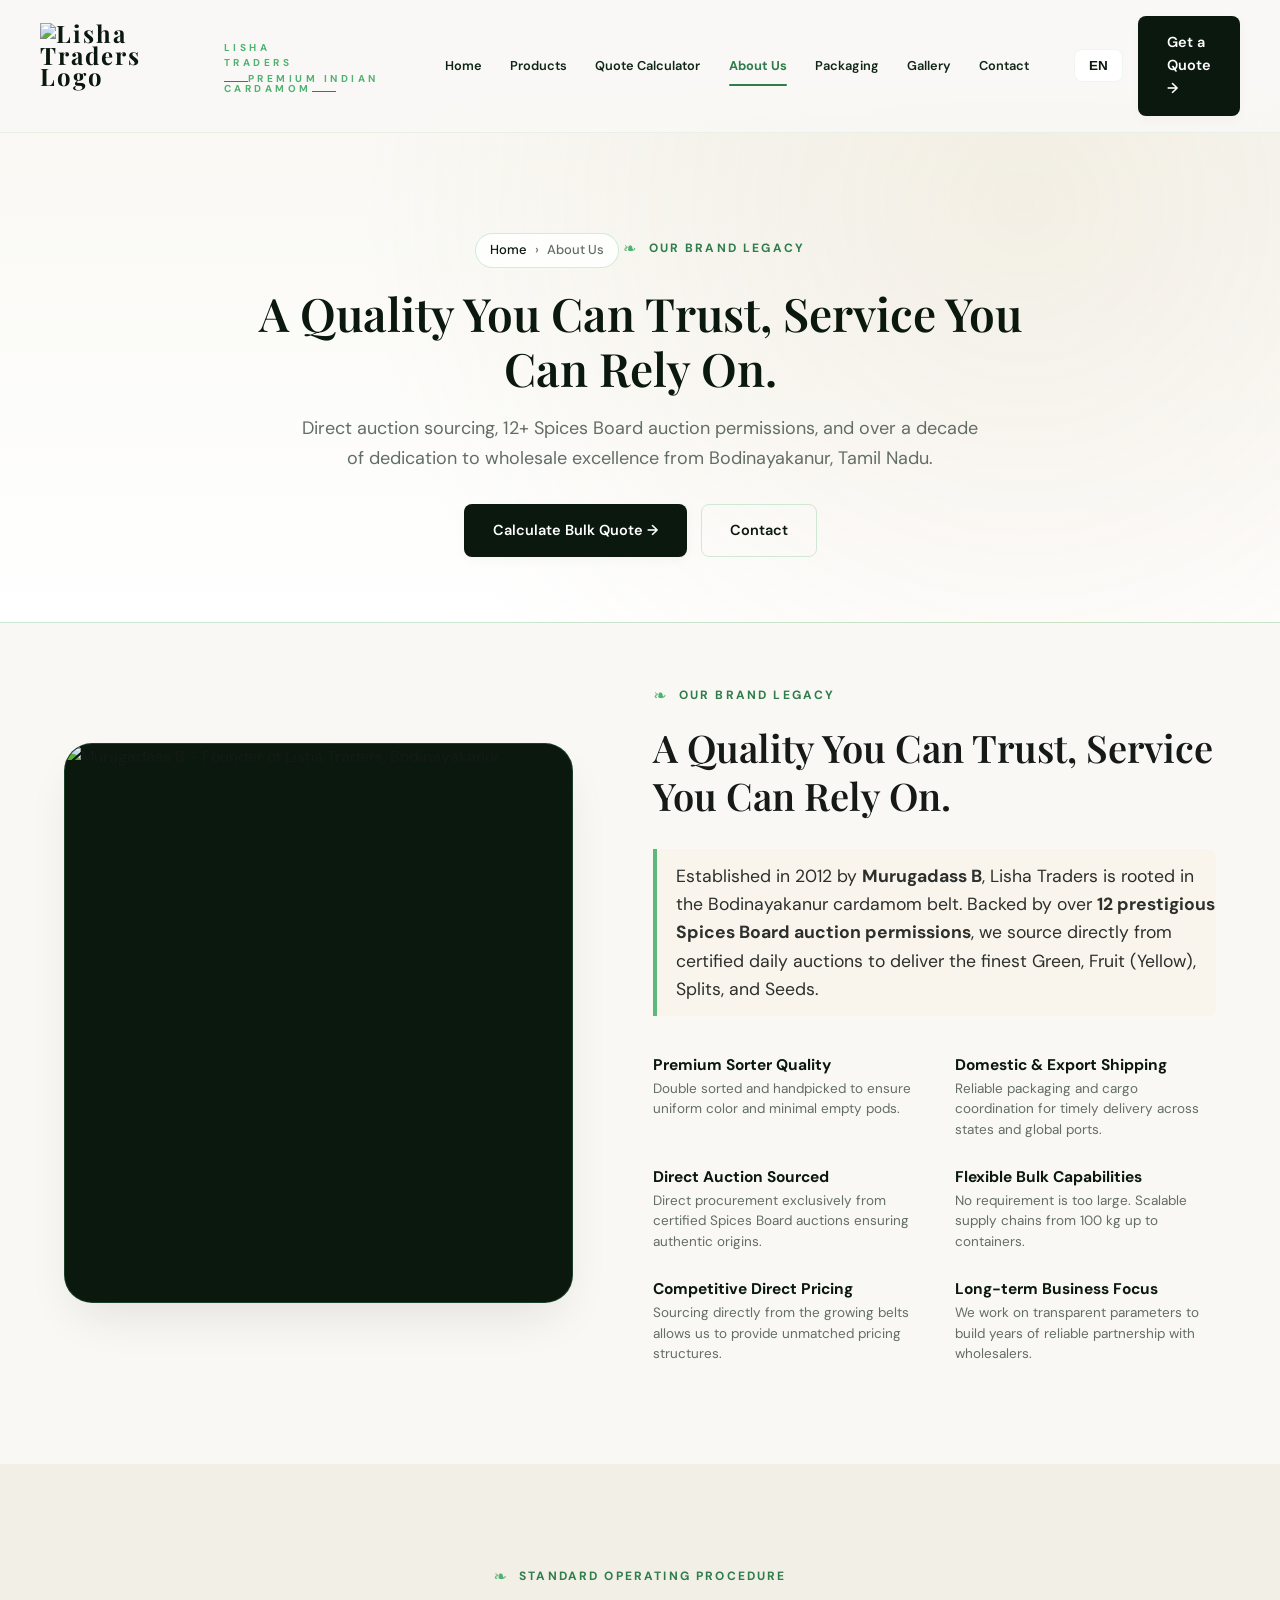
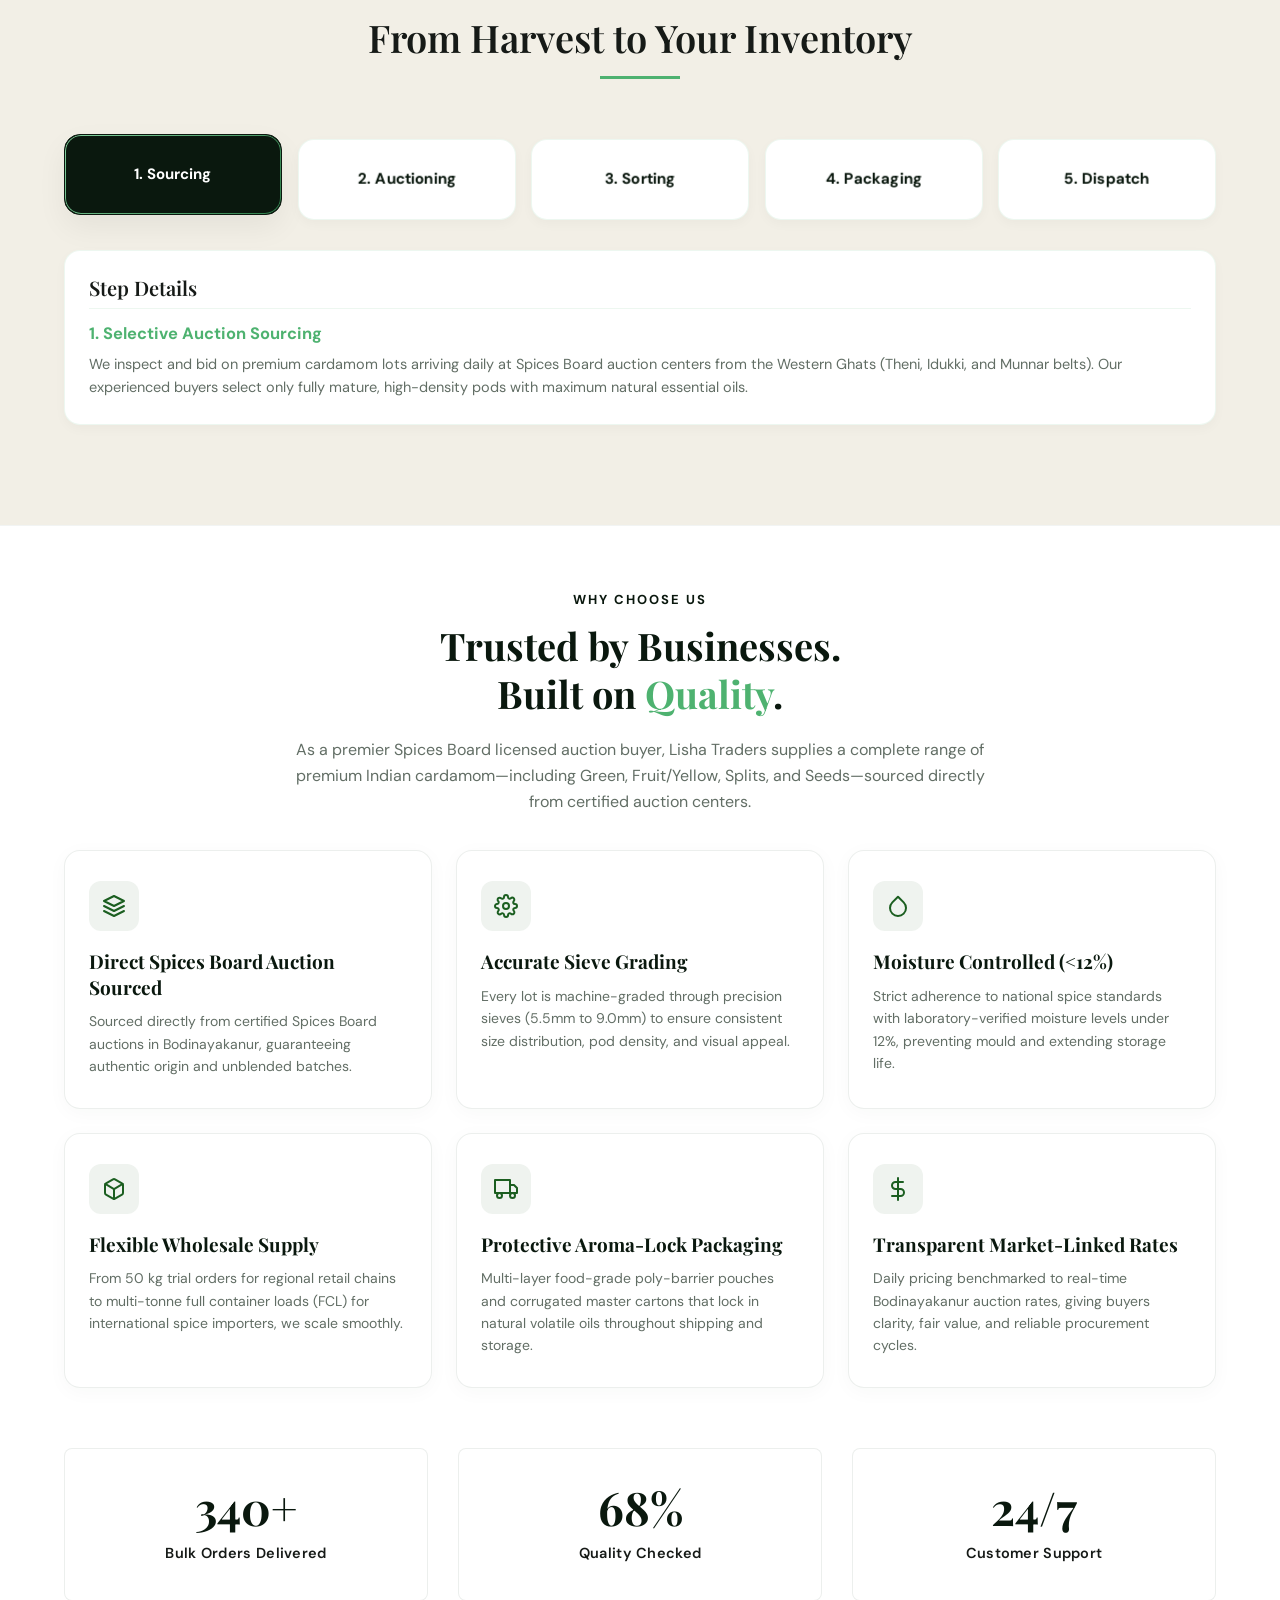
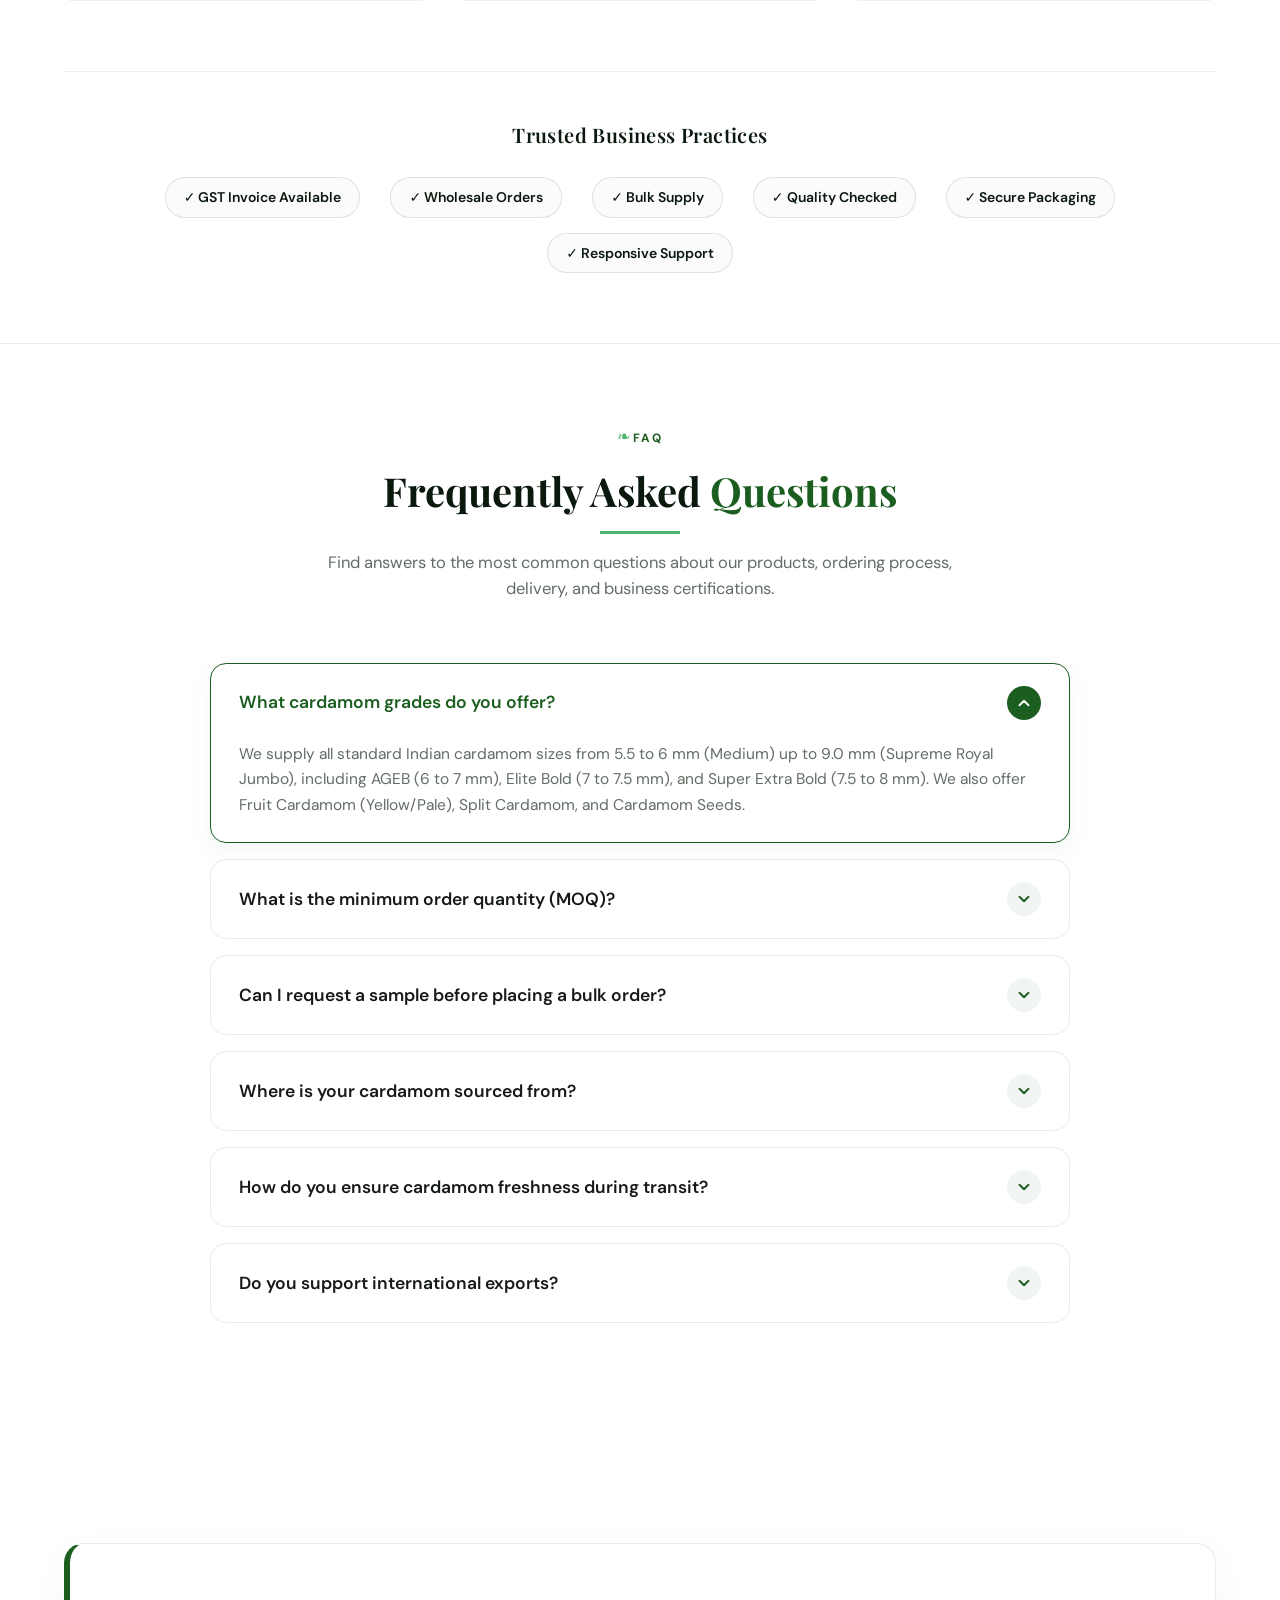
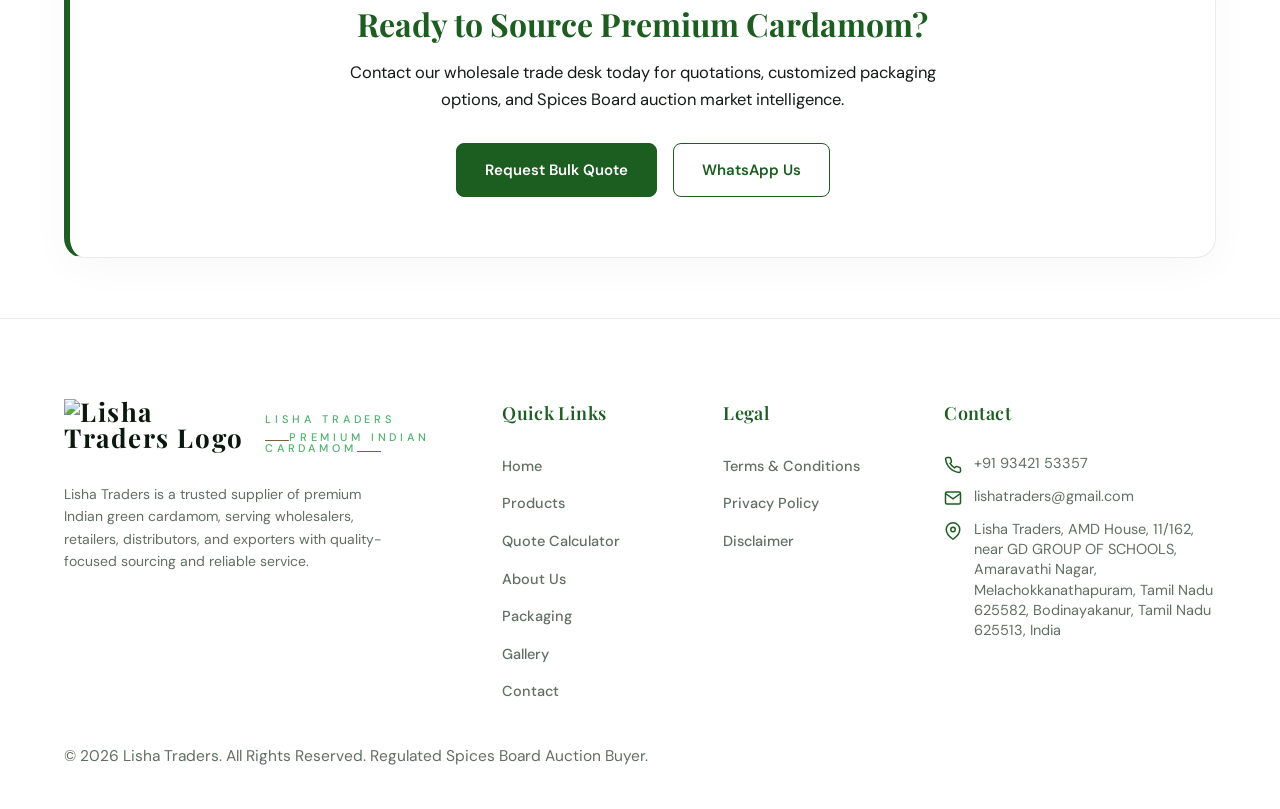
==== about.html @ d7a00d2e "Integrate Razorpay payment gateway with MID U0ljOSpTLGQCGO and remove old manual payment style" ====
<!DOCTYPE html>
<html lang="en">

<head>
  <meta charset="UTF-8">
  <meta name="viewport" content="width=device-width, initial-scale=1.0, maximum-scale=1.0, user-scalable=no">
  <title>About Us | Lisha Traders - Premium Indian Cardamom</title>
  <meta name="description"
    content="Discover Lisha Traders, founded in 2012 by Murugadass B in Bodinayakanur. Backed by 12+ certified Spices Board auction permissions and direct auction procurement.">
  <meta name="keywords"
    content="Lisha Traders, Murugadass B, Bodinayakanur cardamom, cardamom wholesaler, Spices Board auction, green cardamom exporter, Indian cardamom supplier">
  <meta name="robots" content="index, follow">
  <link rel="icon" type="image/png" href="assets/logo.png?v=13">
  <link rel="canonical" href="https://chandrumurugadass03052004-gif.github.io/LT/about.html">

  <!-- Open Graph -->
  <meta property="og:type" content="website">
  <meta property="og:url" content="https://chandrumurugadass03052004-gif.github.io/LT/about.html">
  <meta property="og:title" content="About Us | Lisha Traders - Premium Indian Cardamom">
  <meta property="og:description"
    content="Established in 2012 by Murugadass B in Bodinayakanur. Direct auction sourcing with 12+ Spices Board auction permissions.">
  <meta property="og:image" content="https://chandrumurugadass03052004-gif.github.io/LT/assets/hero_cardamom.png">

  <!-- Twitter -->
  <meta property="twitter:card" content="summary_large_image">
  <meta property="twitter:url" content="https://chandrumurugadass03052004-gif.github.io/LT/about.html">
  <meta property="twitter:title" content="About Us | Lisha Traders - Premium Indian Cardamom">
  <meta property="twitter:description"
    content="Established in 2012 by Murugadass B in Bodinayakanur. Direct auction sourcing with 12+ Spices Board auction permissions.">
  <meta property="twitter:image" content="https://chandrumurugadass03052004-gif.github.io/LT/assets/hero_cardamom.png">

  <!-- Fonts -->
  <link rel="preconnect" href="https://fonts.googleapis.com">
  <link rel="preconnect" href="https://fonts.gstatic.com" crossorigin>
  <link
    href="https://fonts.googleapis.com/css2?family=Playfair+Display:ital,wght@0,500;0,600;0,700;1,500&family=Cormorant+Garamond:ital,wght@0,400;0,500;0,600;0,700;1,400;1,600&family=DM+Sans:wght@400;500;600;700&family=Mukta:wght@400;500;600;700&family=Pavanam&family=Cinzel+Decorative:wght@700&family=Praise&display=swap"
    rel="stylesheet">
  <link rel="stylesheet" href="style.css?v=8.5">
  <script>
    (function() {
      try {
        var savedLang = localStorage.getItem('lisha-lang');
        if (savedLang) {
          document.documentElement.classList.add('has-lang', 'lang-' + savedLang);
          document.documentElement.setAttribute('lang', savedLang);
        }
        if (sessionStorage.getItem('lisha_transition_active') === '1') {
          document.documentElement.classList.add('transition-active');
          setTimeout(function() {
            document.documentElement.classList.remove('transition-active');
            var l = document.getElementById('loader-3d');
            if (l) l.classList.remove('active');
            sessionStorage.removeItem('lisha_transition_active');
          }, 800);
        }
      } catch (e) {}
    })();
  </script>
</head>

<body>

  <!-- 3D SECTION LOADER -->
  <div class="loader-3d" id="loader-3d">
    <div class="loader-panel left"></div>
    <div class="loader-panel right"></div>
    <div class="loader-content">
      <div class="loader-card">
        <img src="assets/logo.png?v=13" alt="Lisha Traders Logo" class="loader-spinner-img">
        <span id="loader-status">Rendering Section...</span>
      </div>
    </div>
  </div>

  <!-- HEADER -->
  <header id="header">
    <div class="nav">
      <a href="index.html" class="logo brand-logo">
        <img src="assets/logo.png?v=13" alt="Lisha Traders Logo" class="logo-img">
        <div class="logo-text">
          <span class="brand-title">LISHA<br class="laptop-br"><span class="mobile-space"> </span>TRADERS</span>
          <span class="brand-subtitle">PREMIUM INDIAN CARDAMOM</span>
        </div>
      </a>
      <nav class="nav-links" id="nav-links">
        <a href="index.html#hero" data-translate="nav_home">Home</a>
        <a href="index.html#products" data-translate="nav_products">Products</a>
        <a href="index.html#calculator" data-translate="nav_calc">Quote Calculator</a>
        <a href="about.html" class="active" data-translate="nav_about">About Us</a>
        <a href="packaging.html" data-translate="nav_pack">Packaging</a>
        <a href="gallery.html" data-translate="nav_gallery">Gallery</a>
        <a href="index.html#contact" data-translate="nav_contact">Contact</a>
        <a href="index.html#calculator" class="mobile-cta-btn" data-translate="btn_get_quote" style="display: none;">Get a Quote →</a>
      </nav>
      <div class="nav-actions">
        <div class="lang-select-wrapper">
          <button class="lang-dropdown-btn" id="lang-dropdown-btn">EN</button>
          <div class="lang-dropdown-menu" id="lang-dropdown-menu">
            <button data-lang="en">English</button>
            <button data-lang="hi" style="font-family:'Mukta', sans-serif; font-weight:500;">हिन्दी</button>
            <button data-lang="ta" style="font-family:'Pavanam', sans-serif;">தமிழ்</button>
          </div>
        </div>
        <a href="index.html#calculator" class="btn btn-dark" data-translate="btn_get_quote">Get a Quote →</a>
        <button class="burger-menu" id="burger-menu" aria-label="Toggle Navigation">
          <span></span>
          <span></span>
          <span></span>
        </button>
      </div>
    </div>
  </header>

  <!-- SUBPAGE HERO -->
  <section class="subpage-hero">
    <div class="wrap subpage-hero-inner reveal">
      <div class="subpage-breadcrumb">
        <a href="index.html">Home</a>
        <span>&rsaquo;</span>
        <span>About Us</span>
      </div>
      <div class="eyebrow" data-translate="about_eyebrow">Our Brand Legacy</div>
      <h1 data-translate="about_title">A Quality You Can Trust, <span>Service You Can Rely On.</span></h1>
      <p>
        Direct auction sourcing, 12+ Spices Board auction permissions, and over a decade of dedication to wholesale excellence from Bodinayakanur, Tamil Nadu.
      </p>
      <div class="subpage-hero-actions">
        <a href="index.html#calculator" class="btn btn-dark" data-translate="btn_calc_bulk">Calculate Bulk Quote →</a>
        <a href="index.html#contact" class="btn btn-outline" data-translate="nav_contact">Contact Trade Desk</a>
      </div>
    </div>
  </section>

  <!-- WHY CHOOSE LISHA TRADERS / FOUNDER LEGACY SECTION -->
  <section class="why" id="why" style="padding-top: 60px;">
    <div class="wrap why-grid">
      <div class="why-photo-panel reveal">
        <div class="why-photo">
          <img src="assets/LISHA_TRADERS_MURUGADASS_B.png" alt="Murugadass B - Founder of Lisha Traders, Bodinayakanur" loading="lazy">
        </div>
      </div>
      <div class="reveal-right">
        <div class="eyebrow" data-translate="about_eyebrow">Our Brand Legacy</div>
        <h2 data-translate="about_title">A Quality You Can Trust, Service You Can Rely On.</h2>
        <p data-translate="about_founder_desc" style="font-size: 1.1rem; line-height: 1.6; margin: 1.5rem 0 2.5rem; color: var(--text-color); opacity: 0.9; border-left: 4px solid var(--gold); padding-left: 1.2rem; background: rgba(212, 175, 55, 0.05); padding-top: 0.8rem; padding-bottom: 0.8rem; border-radius: 0 8px 8px 0;">
          Established in 2012 by <strong>Murugadass B</strong>, Lisha Traders is rooted in the Bodinayakanur cardamom belt. Backed by over <strong>12 prestigious Spices Board auction permissions</strong>, we source directly from certified daily auctions to deliver the finest, authentic green cardamom.
        </p>

        <div class="feature-grid">
          <div class="feature">
            <div>
              <h4 data-translate="feat_1_title">Premium Sorter Quality</h4>
              <p data-translate="feat_1_desc">Double sorted and handpicked to ensure uniform color and minimal empty pods.</p>
            </div>
          </div>
          <div class="feature">
            <div>
              <h4 data-translate="feat_2_title">Domestic &amp; Export Shipping</h4>
              <p data-translate="feat_2_desc">Reliable packaging and cargo coordination for timely delivery across states and global ports.</p>
            </div>
          </div>
          <div class="feature">
            <div>
              <h4 data-translate="feat_3_title">Direct Auction Sourced</h4>
              <p data-translate="feat_3_desc">Direct procurement exclusively from certified Spices Board auctions ensuring authentic origins.</p>
            </div>
          </div>
          <div class="feature">
            <div>
              <h4 data-translate="feat_4_title">Flexible Bulk Capabilities</h4>
              <p data-translate="feat_4_desc">No requirement is too large. Scalable supply chains from 100 kg up to containers.</p>
            </div>
          </div>
          <div class="feature">
            <div>
              <h4 data-translate="feat_5_title">Competitive Direct Pricing</h4>
              <p data-translate="feat_5_desc">Sourcing directly from the growing belts allows us to provide unmatched pricing structures.</p>
            </div>
          </div>
          <div class="feature">
            <div>
              <h4 data-translate="feat_6_title">Long-term Business Focus</h4>
              <p data-translate="feat_6_desc">We work on transparent parameters to build years of reliable partnership with wholesalers.</p>
            </div>
          </div>
        </div>
      </div>
    </div>
  </section>

  <!-- PROCESS SECTION -->
  <section class="bg-cream-2" id="process">
    <div class="wrap">
      <div class="section-head reveal">
        <div class="eyebrow" data-translate="process_eyebrow">Standard Operating Procedure</div>
        <h2 data-translate="process_title">From Harvest to Your Inventory</h2>
      </div>
      <div class="process-steps reveal">
        <!-- Step 1 -->
        <div class="step-card active" data-step="1">
          <h4 data-translate="step_1_tab">1. Sourcing</h4>
        </div>
        <!-- Step 2 -->
        <div class="step-card" data-step="2">
          <h4 data-translate="step_2_tab">2. Auctioning</h4>
        </div>
        <!-- Step 3 -->
        <div class="step-card" data-step="3">
          <h4 data-translate="step_3_tab">3. Sorting</h4>
        </div>
        <!-- Step 4 -->
        <div class="step-card" data-step="4">
          <h4 data-translate="step_4_tab">4. Packaging</h4>
        </div>
        <!-- Step 5 -->
        <div class="step-card" data-step="5">
          <h4 data-translate="step_5_tab">5. Dispatch</h4>
        </div>
      </div>

      <!-- Detail Box representing active step -->
      <div class="step-desc-box reveal delay-1">
        <h3 data-translate="step_details_title">Step Details</h3>
        <div class="step-desc-content active" id="step-desc-1">
          <h5 data-translate="step_1_title">1. Selective Auction Sourcing</h5>
          <p data-translate="step_1_desc">We inspect and bid on premium cardamom lots arriving daily at Spices Board auction centers from the Western Ghats (Theni, Idukki, and Munnar belts). Our experienced buyers select only fully mature, high-density pods with maximum natural essential oils.</p>
        </div>
        <div class="step-desc-content" id="step-desc-2">
          <h5 data-translate="step_2_title">2. Regulated Spices Board Auctions</h5>
          <p data-translate="step_2_desc">We actively participate in official auctions supervised by the Spices Board of India in Bodinayakanur and Vandanmettu. This ensures complete transparency, regulatory clearance, chemical testing adherence, and fair pricing mechanics.</p>
        </div>
        <div class="step-desc-content" id="step-desc-3">
          <h5 data-translate="step_3_title">3. Strict Mechanical &amp; Manual Grading</h5>
          <p data-translate="step_3_desc">The bought pods undergo sieve sorting to define sizing ranges accurately (5.5mm to 8mm+). Next, visual inspectors sort out light pods, thrips-damaged pods, split pods, and foreign plant material under controlled laboratory grade settings.</p>
        </div>
        <div class="step-desc-content" id="step-desc-4">
          <h5 data-translate="step_4_title">4. Moisture &amp; Aroma Preserving Pack</h5>
          <p data-translate="step_4_desc">Graded cardamom is stored under monitored humidity. We pack the orders in food-grade, high-barrier laminates that prevent ambient humidity absorption, safeguarding flavor density and keeping the color green during transit.</p>
        </div>
        <div class="step-desc-content" id="step-desc-5">
          <h5 data-translate="step_5_title">5. Safe Transit Logistics</h5>
          <p data-translate="step_5_desc">Whether by container or cargo truck, the shipments are labeled clearly and shipped with dry container liners. We handle complete documentation, tax filings (GST, Export Clearance), and share real-time tracking numbers with our buyers.</p>
        </div>
      </div>
    </div>
  </section>

  <!-- WHY BUSINESSES CHOOSE LISHA TRADERS SECTION -->
  <section class="why-choose-business" id="why-choose-us">
    <div class="wrap">
      <!-- Section Header -->
      <div class="why-header">
        <span class="why-label" data-translate="why_biz_label">WHY CHOOSE US</span>
        <h2 class="why-title" data-translate="why_biz_title">
          Trusted by Businesses. <br>Built on <span style="color: #4eb270;">Quality</span>.
        </h2>
        <p class="why-subheading" data-translate="why_biz_subheading">
          We combine certified Spices Board auction procurement, 12+ auction buyer permissions, and rigid mechanical grading to supply wholesalers, retailers, and exporters across India and global markets.
        </p>
      </div>

      <!-- Feature Grid -->
      <div class="why-features-grid">
        <!-- Feature 1: Direct Sourcing -->
        <div class="why-card-modern reveal-fade-up">
          <div class="why-icon-badge">
            <svg width="24" height="24" viewBox="0 0 24 24" fill="none" stroke="currentColor" stroke-width="2" stroke-linecap="round" stroke-linejoin="round">
              <path d="M12 2L2 7l10 5 10-5-10-5z"></path>
              <path d="M2 17l10 5 10-5"></path>
              <path d="M2 12l10 5 10-5"></path>
            </svg>
          </div>
          <h3 data-translate="why_f1_title">Direct Spices Board Auction Sourced</h3>
          <p data-translate="why_f1_desc">Sourced directly from certified Spices Board auctions in Bodinayakanur, guaranteeing authentic origin and unblended batches.</p>
        </div>

        <!-- Feature 2: Mechanical Sizing -->
        <div class="why-card-modern reveal-fade-up">
          <div class="why-icon-badge">
            <svg width="24" height="24" viewBox="0 0 24 24" fill="none" stroke="currentColor" stroke-width="2" stroke-linecap="round" stroke-linejoin="round">
              <circle cx="12" cy="12" r="3"></circle>
              <path d="M19.4 15a1.65 1.65 0 0 0 .33 1.82l.06.06a2 2 0 0 1 0 2.83 2 2 0 0 1-2.83 0l-.06-.06a1.65 1.65 0 0 0-1.82-.33 1.65 1.65 0 0 0-1 1.51V21a2 2 0 0 1-2 2 2 2 0 0 1-2-2v-.09A1.65 1.65 0 0 0 9 19.4a1.65 1.65 0 0 0-1.82.33l-.06.06a2 2 0 0 1-2.83 0 2 2 0 0 1 0-2.83l.06-.06a1.65 1.65 0 0 0 .33-1.82 1.65 1.65 0 0 0-1.51-1H3a2 2 0 0 1-2-2 2 2 0 0 1 2-2h.09A1.65 1.65 0 0 0 4.6 9a1.65 1.65 0 0 0-.33-1.82l-.06-.06a2 2 0 0 1 0-2.83 2 2 0 0 1 2.83 0l.06.06a1.65 1.65 0 0 0 1.82.33H9a1.65 1.65 0 0 0 1-1.51V3a2 2 0 0 1 2-2 2 2 0 0 1 2 2v.09a1.65 1.65 0 0 0 1 1.51 1.65 1.65 0 0 0 1.82-.33l.06-.06a2 2 0 0 1 2.83 0 2 2 0 0 1 0 2.83l-.06.06a1.65 1.65 0 0 0-.33 1.82V9a1.65 1.65 0 0 0 1.51 1H21a2 2 0 0 1 2 2 2 2 0 0 1-2 2h-.09a1.65 1.65 0 0 0-1.51 1z"></path>
            </svg>
          </div>
          <h3 data-translate="why_f2_title">Accurate Sieve Grading</h3>
          <p data-translate="why_f2_desc">Every lot is machine-graded through precision sieves (5.5mm to 9.0mm) to ensure consistent size distribution, pod density, and visual appeal.</p>
        </div>

        <!-- Feature 3: Low Moisture -->
        <div class="why-card-modern reveal-fade-up">
          <div class="why-icon-badge">
            <svg width="24" height="24" viewBox="0 0 24 24" fill="none" stroke="currentColor" stroke-width="2" stroke-linecap="round" stroke-linejoin="round">
              <path d="M12 2.69l5.66 5.66a8 8 0 1 1-11.31 0z"></path>
            </svg>
          </div>
          <h3 data-translate="why_f3_title">Moisture Controlled (&lt;12%)</h3>
          <p data-translate="why_f3_desc">Strict adherence to national spice standards with laboratory-verified moisture levels under 12%, preventing mould and extending storage life.</p>
        </div>

        <!-- Feature 4: Scalable Supply -->
        <div class="why-card-modern reveal-fade-up">
          <div class="why-icon-badge">
            <svg width="24" height="24" viewBox="0 0 24 24" fill="none" stroke="currentColor" stroke-width="2" stroke-linecap="round" stroke-linejoin="round">
              <path d="M21 16V8a2 2 0 0 0-1-1.73l-7-4a2 2 0 0 0-2 0l-7 4A2 2 0 0 0 3 8v8a2 2 0 0 0 1 1.73l7 4a2 2 0 0 0 2 0l7-4A2 2 0 0 0 21 16z"></path>
              <polyline points="3.27 6.96 12 12.01 20.73 6.96"></polyline>
              <line x1="12" y1="22.08" x2="12" y2="12"></line>
            </svg>
          </div>
          <h3 data-translate="why_f4_title">Flexible Wholesale Supply</h3>
          <p data-translate="why_f4_desc">From 50 kg trial orders for regional retail chains to multi-tonne full container loads (FCL) for international spice importers, we scale smoothly.</p>
        </div>

        <!-- Feature 5: Export Packing -->
        <div class="why-card-modern reveal-fade-up">
          <div class="why-icon-badge">
            <svg width="24" height="24" viewBox="0 0 24 24" fill="none" stroke="currentColor" stroke-width="2" stroke-linecap="round" stroke-linejoin="round">
              <rect x="1" y="3" width="15" height="13"></rect>
              <polygon points="16 8 20 8 23 11 23 16 16 16 16 8"></polygon>
              <circle cx="5.5" cy="18.5" r="2.5"></circle>
              <circle cx="18.5" cy="18.5" r="2.5"></circle>
            </svg>
          </div>
          <h3 data-translate="why_f5_title">Protective Aroma-Lock Packaging</h3>
          <p data-translate="why_f5_desc">Multi-layer food-grade poly-barrier pouches and corrugated master cartons that lock in natural volatile oils throughout shipping and storage.</p>
        </div>

        <!-- Feature 6: Transparent Pricing -->
        <div class="why-card-modern reveal-fade-up">
          <div class="why-icon-badge">
            <svg width="24" height="24" viewBox="0 0 24 24" fill="none" stroke="currentColor" stroke-width="2" stroke-linecap="round" stroke-linejoin="round">
              <line x1="12" y1="1" x2="12" y2="23"></line>
              <path d="M17 5H9.5a3.5 3.5 0 0 0 0 7h5a3.5 3.5 0 0 1 0 7H6"></path>
            </svg>
          </div>
          <h3 data-translate="why_f6_title">Transparent Market-Linked Rates</h3>
          <p data-translate="why_f6_desc">Daily pricing benchmarked to real-time Bodinayakanur auction rates, giving buyers clarity, fair value, and reliable procurement cycles.</p>
        </div>
      </div>
      <!-- Statistics Counter Row -->
      <div class="why-stats-row reveal-fade-up">
        <!-- Stat Card 1 -->
        <div class="why-stat-card">
          <div class="stat-number counter-stat" data-target="500" data-suffix="+">500+</div>
          <span data-translate="why_stat_1_lbl">Bulk Orders Delivered</span>
        </div>
        <!-- Stat Card 2 -->
        <div class="why-stat-card">
          <div class="stat-number counter-stat" data-target="100" data-suffix="%">100%</div>
          <span data-translate="why_stat_2_lbl">Quality Checked</span>
        </div>
        <!-- Stat Card 3 -->
        <div class="why-stat-card">
          <div class="stat-number">24/7</div>
          <span data-translate="why_stat_3_lbl">Customer Support</span>
        </div>
      </div>

      <!-- Trust Bar -->
      <div class="why-trust-bar reveal-fade-up">
        <h4 data-translate="why_trust_title">Trusted Business Practices</h4>
        <div class="trust-badges">
          <span class="trust-badge" data-translate="why_badge_gst">✓ GST Invoice Available</span>
          <span class="trust-badge" data-translate="why_badge_wholesale">✓ Wholesale Orders</span>
          <span class="trust-badge" data-translate="why_badge_bulk">✓ Bulk Supply</span>
          <span class="trust-badge" data-translate="why_badge_quality">✓ Quality Checked</span>
          <span class="trust-badge" data-translate="why_badge_packaging">✓ Secure Packaging</span>
          <span class="trust-badge" data-translate="why_badge_support">✓ Responsive Support</span>
        </div>
      </div>
    </div>
  </section>

  <!-- FAQ SECTION -->
  <section class="faq-section" id="faq">
    <div class="wrap">
      <div class="section-head text-center reveal-fade-up">
        <span class="eyebrow" style="color: #1B5E20; text-align: center; display: block;" data-translate="faq_eyebrow">FAQ</span>
        <h2 style="font-family: var(--font-serif); font-size: 40px; color: var(--green-900); font-weight: 700; margin-top: 10px; margin-bottom: 16px;">
          <span data-translate="faq_title_p1">Frequently Asked</span> <span style="color: #1B5E20;" data-translate="faq_title_p2">Questions</span>
        </h2>
        <p style="font-size: 16.5px; color: var(--muted); max-width: 700px; margin: 0 auto 50px; line-height: 1.6;" data-translate="faq_subtitle">
          Find answers to the most common questions about our products, ordering process, delivery, and business certifications.
        </p>
      </div>

      <div class="faq-accordion" style="max-width: 860px; margin: 0 auto;">
        <!-- Q1 -->
        <div class="faq-item active reveal-fade-up">
          <button class="faq-header" type="button" aria-expanded="true">
            <span class="faq-question" data-translate="faq_q1">What cardamom grades do you offer?</span>
            <span class="faq-toggle-icon" aria-hidden="true">
              <svg width="18" height="18" viewBox="0 0 24 24" fill="none" stroke="currentColor" stroke-width="2.5" stroke-linecap="round" stroke-linejoin="round">
                <polyline points="6 9 12 15 18 9"></polyline>
              </svg>
            </span>
          </button>
          <div class="faq-collapse">
            <div class="faq-body">
              <p data-translate="faq_a1">We supply all standard Indian cardamom sizes from 9.0 mm (Supreme Royal Jumbo) down to 5.5 to 6 mm (Medium), including 8 to 8.5 mm, Super Extra Bold (7.5 to 8 mm), Elite Bold (7 to 7.5 mm), and AGEB (6 to 7 mm). We also offer Fruit Cardamom (Yellow/Pale), Split Cardamom, and Cardamom Seeds.</p>
            </div>
          </div>
        </div>

        <!-- Q2 -->
        <div class="faq-item reveal-fade-up">
          <button class="faq-header" type="button" aria-expanded="false">
            <span class="faq-question" data-translate="faq_q2">What is the minimum order quantity (MOQ)?</span>
            <span class="faq-toggle-icon" aria-hidden="true">
              <svg width="18" height="18" viewBox="0 0 24 24" fill="none" stroke="currentColor" stroke-width="2.5" stroke-linecap="round" stroke-linejoin="round">
                <polyline points="6 9 12 15 18 9"></polyline>
              </svg>
            </span>
          </button>
          <div class="faq-collapse">
            <div class="faq-body">
              <p data-translate="faq_a2">Our standard wholesale MOQ is 20 kg (one master carton). For trial orders or regional retail distributors, smaller quantities can be arranged. We also fulfill container loads (FCL) for export.</p>
            </div>
          </div>
        </div>

        <!-- Q3 -->
        <div class="faq-item reveal-fade-up">
          <button class="faq-header" type="button" aria-expanded="false">
            <span class="faq-question" data-translate="faq_q3">Can I request a sample before placing a bulk order?</span>
            <span class="faq-toggle-icon" aria-hidden="true">
              <svg width="18" height="18" viewBox="0 0 24 24" fill="none" stroke="currentColor" stroke-width="2.5" stroke-linecap="round" stroke-linejoin="round">
                <polyline points="6 9 12 15 18 9"></polyline>
              </svg>
            </span>
          </button>
          <div class="faq-collapse">
            <div class="faq-body">
              <p data-translate="faq_a3">Yes, sample packs (50g, 100g, 250g, 500g) are available for all grades. In line with our standard wholesale trade policy, sample costs and courier charges apply and are adjusted against your initial bulk commercial shipment.</p>
            </div>
          </div>
        </div>

        <!-- Q4 -->
        <div class="faq-item reveal-fade-up">
          <button class="faq-header" type="button" aria-expanded="false">
            <span class="faq-question" data-translate="faq_q4">Where is your cardamom sourced from?</span>
            <span class="faq-toggle-icon" aria-hidden="true">
              <svg width="18" height="18" viewBox="0 0 24 24" fill="none" stroke="currentColor" stroke-width="2.5" stroke-linecap="round" stroke-linejoin="round">
                <polyline points="6 9 12 15 18 9"></polyline>
              </svg>
            </span>
          </button>
          <div class="faq-collapse">
            <div class="faq-body">
              <p data-translate="faq_a4">All our cardamom is sourced exclusively from certified Spices Board auctions in Bodinayakanur and Vandanmettu — the cardamom capital of India.</p>
            </div>
          </div>
        </div>

        <!-- Q5 -->
        <div class="faq-item reveal-fade-up">
          <button class="faq-header" type="button" aria-expanded="false">
            <span class="faq-question" data-translate="faq_q5">How do you ensure cardamom freshness during transit?</span>
            <span class="faq-toggle-icon" aria-hidden="true">
              <svg width="18" height="18" viewBox="0 0 24 24" fill="none" stroke="currentColor" stroke-width="2.5" stroke-linecap="round" stroke-linejoin="round">
                <polyline points="6 9 12 15 18 9"></polyline>
              </svg>
            </span>
          </button>
          <div class="faq-collapse">
            <div class="faq-body">
              <p data-translate="faq_a5">We maintain moisture below 12% and package in high-barrier food-grade poly liners and sealed corrugated master cartons with moisture absorption strips to prevent humidity absorption.</p>
            </div>
          </div>
        </div>

        <!-- Q6 -->
        <div class="faq-item reveal-fade-up">
          <button class="faq-header" type="button" aria-expanded="false">
            <span class="faq-question" data-translate="faq_q6">Do you support international exports?</span>
            <span class="faq-toggle-icon" aria-hidden="true">
              <svg width="18" height="18" viewBox="0 0 24 24" fill="none" stroke="currentColor" stroke-width="2.5" stroke-linecap="round" stroke-linejoin="round">
                <polyline points="6 9 12 15 18 9"></polyline>
              </svg>
            </span>
          </button>
          <div class="faq-collapse">
            <div class="faq-body">
              <p data-translate="faq_a6">Yes, we handle complete documentation, phytosanitary certifications, Spices Board export clearance, and port logistics for shipments to the Middle East, Southeast Asia, Europe, and the Americas.</p>
            </div>
          </div>
        </div>
      </div>
    </div>
  </section>

  <!-- CTA BANNER -->
  <section class="bg-white" style="padding: 60px 0;">
    <div class="wrap">
      <div class="hub-cta-banner-container reveal-fade-up">
        <div class="hub-cta-banner-card">
          <h3 data-translate="cta_bottom_title">Ready to Source Premium Cardamom?</h3>
          <p>Contact our wholesale trade desk today for quotations, customized packaging options, and Spices Board auction market intelligence.</p>
          <div class="hub-cta-banner-btns">
            <a href="index.html#calculator" class="btn-primary" data-translate="cta_bottom_btn_quote">Request Bulk Quote</a>
            <a href="https://wa.me/919342153357" target="_blank" class="btn-secondary" data-translate="cta_bottom_btn_wa">WhatsApp Us</a>
          </div>
        </div>
      </div>
    </div>
  </section>

  <!-- FOOTER -->
  <footer class="premium-footer">
    <div class="wrap">
      <div class="footer-grid-redesign">
        <!-- Column 1: Company -->
        <div class="footer-col company-col">
          <div class="foot-logo-redesign brand-logo">
            <img src="assets/logo.png?v=13" alt="Lisha Traders Logo" class="foot-logo-img">
            <div class="logo-text">
              <span class="brand-title">LISHA TRADERS</span>
              <span class="brand-subtitle">PREMIUM INDIAN CARDAMOM</span>
            </div>
          </div>
          <p class="foot-description" data-translate="footer_about_desc">
            Lisha Traders is a trusted supplier of premium Indian green cardamom, serving wholesalers, retailers,
            distributors, and exporters with quality-focused sourcing and reliable service.
          </p>
        </div>

        <!-- Column 2: Quick Links -->
        <div class="footer-col links-col">
          <h5 data-translate="footer_links_title">Quick Links</h5>
          <ul class="footer-links-list">
            <li><a href="index.html#hero" data-translate="fl_home">Home</a></li>
            <li><a href="index.html#products" data-translate="fl_prod">Products</a></li>
            <li><a href="index.html#calculator" data-translate="fl_quote">Quote Calculator</a></li>
            <li><a href="about.html" data-translate="fl_about">About Us</a></li>
            <li><a href="packaging.html" data-translate="fl_pack">Packaging</a></li>
            <li><a href="gallery.html" data-translate="fl_gallery">Gallery</a></li>
            <li><a href="index.html#contact" data-translate="fl_contact">Contact</a></li>
          </ul>
        </div>

        <!-- Column 3: Legal -->
        <div class="footer-col links-col">
          <h5 data-translate="footer_legal_title">Legal</h5>
          <ul class="footer-links-list">
            <li><a href="terms-and-conditions.html" target="_blank" data-translate="fl_terms" id="link-footer-terms">Terms &amp; Conditions</a></li>
            <li><a href="privacy-policy.html" target="_blank" data-translate="fl_privacy" id="link-footer-privacy">Privacy Policy</a></li>
            <li><a href="disclaimer.html" target="_blank" data-translate="fl_disc" id="link-footer-disc">Disclaimer</a></li>
          </ul>
        </div>

        <!-- Column 4: Contact Info -->
        <div class="footer-col contact-col">
          <h5 data-translate="footer_contact_title">Contact</h5>
          <ul class="footer-contact-list">
            <li>
              <svg width="18" height="18" viewBox="0 0 24 24" fill="none" stroke="currentColor" stroke-width="2"><path d="M22 16.92v3a2 2 0 0 1-2.18 2 19.79 19.79 0 0 1-8.63-3.07 19.5 19.5 0 0 1-6-6 19.79 19.79 0 0 1-3.07-8.67A2 2 0 0 1 4.11 2h3a2 2 0 0 1 2 1.72 12.84 12.84 0 0 0 .7 2.81 2 2 0 0 1-.45 2.11L8.09 9.91a16 16 0 0 0 6 6l1.27-1.27a2 2 0 0 1 2.11-.45 12.84 12.84 0 0 0 2.81.7A2 2 0 0 1 22 16.92z"></path></svg>
              <span>+91 93421 53357</span>
            </li>
            <li>
              <svg width="18" height="18" viewBox="0 0 24 24" fill="none" stroke="currentColor" stroke-width="2"><path d="M4 4h16c1.1 0 2 .9 2 2v12c0 1.1-.9 2-2 2H4c-1.1 0-2-.9-2-2V6c0-1.1.9-2 2-2z"></path><polyline points="22,6 12,13 2,6"></polyline></svg>
              <span>lishatraders@gmail.com</span>
            </li>
            <li>
              <svg width="18" height="18" viewBox="0 0 24 24" fill="none" stroke="currentColor" stroke-width="2"><path d="M21 10c0 7-9 13-9 13s-9-6-9-13a9 9 0 0 1 18 0z"></path><circle cx="12" cy="10" r="3"></circle></svg>
              <span data-translate="contact_info_loc_val">Lisha Traders, AMD House, 11/162, near GD GROUP OF SCHOOLS, Amaravathi Nagar, Melachokkanathapuram, Tamil Nadu 625582, Bodinayakanur, Tamil Nadu 625513, India</span>
            </li>
          </ul>
        </div>
      </div>

      <div class="footer-bottom-redesign">
        <div class="foot-bottom-left">
          <p>&copy; 2026 Lisha Traders. All Rights Reserved. Regulated Spices Board Auction Buyer.</p>
        </div>
      </div>
    </div>
  </footer>

  <script src="app.js?v=8.5"></script>
</body>

</html>
---- style.css ----
/* ---------- CUSTOM PROPERTIES & DESIGN SYSTEM ---------- */
:root {
  --green-900: #0a180e;
  --green-800: #0f2516;
  --green-700: #163620;
  --green-600: #1f4b2c;
  --green-500: #2d6b3f;
  --green-100: #eef5ef;
  --gold: #4eb270;
  --gold-light: #82d09d;
  --gold-dark: #2e7d4a;
  --gold-alpha: rgba(78, 178, 112, 0.15);
  --cream: #faf8f5;
  --cream-2: #f2efe6;
  --cream-3: #e5e0d1;
  --ink: #161a17;
  --muted: #626e65;
  --white: #ffffff;
  --line: rgba(78, 178, 112, 0.25);
  --line-light: rgba(78, 178, 112, 0.1);
  --radius-sm: 8px;
  --radius-md: 16px;
  --radius-lg: 28px;
  --shadow-sm: 0 4px 12px rgba(10, 24, 14, 0.03);
  --shadow-md: 0 12px 30px rgba(10, 24, 14, 0.06);
  --shadow-lg: 0 22px 50px -15px rgba(10, 24, 14, 0.12);
  --font-serif: 'Playfair Display', Georgia, serif;
  --font-sans: 'DM Sans', system-ui, -apple-system, sans-serif;
  --transition: all 0.3s cubic-bezier(0.25, 0.8, 0.25, 1);
}

/* ---------- REGIONAL FONT OVERRIDES ---------- */
body.lang-hi {
  --font-sans: 'Mukta', sans-serif;
  --font-serif: 'Mukta', sans-serif;
}
body.lang-ta {
  --font-sans: 'Pavanam', sans-serif;
  --font-serif: 'Pavanam', sans-serif;
}

/* ---------- RESET & BASICS ---------- */
* {
  margin: 0;
  padding: 0;
  box-sizing: border-box;
}

html {
  scroll-behavior: smooth;
  scroll-padding-top: 90px;
  overflow-x: hidden; /* Prevent horizontal scroll at document level */
  width: 100%;
}

body {
  font-family: var(--font-sans);
  color: var(--ink);
  background: var(--cream);
  line-height: 1.6;
  overflow-x: hidden;
  max-width: 100vw;
  -webkit-font-smoothing: antialiased;
}

/* Global responsive image rules */
img, video, svg {
  max-width: 100%;
  height: auto;
  display: block;
}

/* ---------- TYPOGRAPHY ---------- */
h1, h2, h3, h4 {
  font-family: var(--font-serif);
  color: var(--ink);
  font-weight: 600;
  line-height: 1.25;
}

p {
  color: var(--muted);
  font-size: 15.5px;
}

a {
  text-decoration: none;
  color: inherit;
  transition: var(--transition);
}

/* ---------- REUSABLE COMPONENTS ---------- */
.wrap {
  max-width: 1200px;
  margin: 0 auto;
  padding: 0 24px;
}

.eyebrow {
  display: inline-flex;
  align-items: center;
  gap: 10px;
  font-size: 12px;
  letter-spacing: 0.18em;
  text-transform: uppercase;
  color: var(--gold-dark);
  font-weight: 700;
  margin-bottom: 16px;
}

.eyebrow::before {
  content: "❧";
  color: var(--gold);
  font-size: 16px;
}

.section-head {
  text-align: center;
  max-width: 650px;
  margin: 0 auto 60px;
}

.section-head h2 {
  font-size: 38px;
  margin-top: 8px;
  position: relative;
}

.section-head h2::after {
  content: "";
  display: block;
  width: 50px;
  height: 2px;
  background: var(--gold);
  margin: 16px auto 0;
}

/* Buttons */
.btn {
  display: inline-flex;
  align-items: center;
  justify-content: center;
  gap: 10px;
  padding: 14px 28px;
  border-radius: var(--radius-sm);
  font-weight: 600;
  font-size: 14.5px;
  cursor: pointer;
  transition: var(--transition);
  border: 1px solid transparent;
}

.btn-dark {
  background: var(--green-900);
  color: var(--white);
  box-shadow: var(--shadow-sm);
}

.btn-dark:hover {
  background: var(--green-700);
  transform: translateY(-2px);
  box-shadow: var(--shadow-md);
}

.btn-outline {
  background: transparent;
  border-color: var(--line);
  color: var(--green-900);
}

.btn-outline:hover {
  background: var(--green-100);
  border-color: var(--green-700);
}

.btn-outline-white {
  background: transparent;
  border-color: rgba(255, 255, 255, 0.4);
  color: var(--white);
}

.btn-outline-white:hover {
  background: rgba(255, 255, 255, 0.1);
  border-color: var(--white);
  transform: translateY(-2px);
}

.btn-light {
  background: var(--white);
  color: var(--green-900);
  box-shadow: var(--shadow-sm);
}

.btn-light:hover {
  background: var(--cream-2);
  transform: translateY(-2px);
  box-shadow: var(--shadow-md);
}

/* Section Padding */
section {
  padding: 100px 0;
}

.bg-white {
  background: var(--white);
}

.bg-cream-2 {
  background: var(--cream-2);
}

/* ---------- SCROLL REVEAL ANIMATIONS (FAST & LIGHTWEIGHT) ---------- */
.reveal {
  opacity: 0;
  transform: translateY(20px);
  transition: opacity 0.35s ease-out, transform 0.35s ease-out;
}

.reveal.active {
  opacity: 1;
  transform: translateY(0);
}

.reveal-left {
  opacity: 0;
  transform: translateX(-20px);
  transition: opacity 0.35s ease-out, transform 0.35s ease-out;
}

.reveal-left.active {
  opacity: 1;
  transform: translateX(0);
}

.reveal-right {
  opacity: 0;
  transform: translateX(20px);
  transition: opacity 0.35s ease-out, transform 0.35s ease-out;
}

.reveal-right.active {
  opacity: 1;
  transform: translateX(0);
}

.delay-1 { transition-delay: 0.15s; }
.delay-2 { transition-delay: 0.3s; }
.delay-3 { transition-delay: 0.45s; }

/* ---------- HEADER & NAV ---------- */
body {
  padding-top: 98px; /* Space for fixed header on desktop */
}
@media (max-width: 992px) {
  body {
    padding-top: 78px; /* Space for fixed header on tablet */
  }
}
@media (max-width: 576px) {
  body {
    padding-top: 68px; /* Space for fixed header on mobile */
  }
}

header {
  position: fixed;
  top: 0;
  left: 0;
  width: 100%;
  z-index: 1000;
  background: rgba(250, 248, 246, 0.85);
  backdrop-filter: blur(12px);
  -webkit-backdrop-filter: blur(12px);
  border-bottom: 1px solid var(--line-light);
  transition: var(--transition);
}

header.scrolled {
  background: rgba(250, 248, 246, 0.95);
  box-shadow: var(--shadow-sm);
}

header.scrolled .nav {
  padding-top: 8px;
  padding-bottom: 8px;
}
@media (max-width: 576px) {
  header.scrolled .nav {
    padding-top: 6px;
    padding-bottom: 6px;
  }
}

.nav {
  display: flex;
  align-items: center;
  justify-content: flex-start;
  gap: clamp(20px, 3.5vw, 60px);
  padding: 16px 24px;
  max-width: 1200px;
  margin: 0 auto;
}

/* Desktop/Laptop: logo far-left, actions far-right, edge-to-edge */
@media (min-width: 993px) {
  .nav {
    justify-content: space-between;
    max-width: 100%;
    padding: 16px 40px;
  }
  .nav-links {
    flex: 1;
    justify-content: center;
  }
}

.logo {
  font-family: var(--font-serif);
  font-weight: 700;
  font-size: 24px;
  letter-spacing: 0.08em;
  color: var(--green-900);
  line-height: 0.9;
}

.logo span {
  display: block;
  font-family: var(--font-sans);
  font-size: 10px;
  letter-spacing: 0.35em;
  font-weight: 700;
  color: var(--gold);
  margin-top: 4px;
}

.nav-links {
  display: flex;
  gap: clamp(10px, 2.2vw, 36px);
  font-size: clamp(12.5px, 1vw, 14.5px);
  font-weight: 600;
  white-space: nowrap;
}

.nav-links a {
  position: relative;
  color: var(--green-800);
  padding: 6px 0;
}

.nav-links a::after {
  content: "";
  position: absolute;
  bottom: 0;
  left: 0;
  width: 0;
  height: 2px;
  background: var(--gold);
  transition: var(--transition);
}

.nav-links a:hover {
  color: var(--gold-dark);
}

.nav-links a:hover::after {
  width: 100%;
}

.nav-actions {
  display: flex;
  align-items: center;
  gap: clamp(8px, 1.2vw, 16px);
  margin-left: auto; /* Push actions to the far right */
}

/* Language-specific menu adjustments to prevent text wrapping on laptops */
body.lang-ta .nav {
  gap: clamp(12px, 2vw, 36px);
}

body.lang-hi .nav {
  gap: clamp(15px, 2.5vw, 45px);
}

body.lang-ta .nav-links {
  gap: clamp(8px, 1.5vw, 24px);
  font-size: clamp(11.5px, 0.9vw, 13.5px);
}

body.lang-hi .nav-links {
  gap: clamp(8px, 1.8vw, 28px);
  font-size: clamp(12px, 0.95vw, 14px);
}

body.lang-ta .nav-actions .btn,
body.lang-hi .nav-actions .btn {
  padding: 8px clamp(10px, 1.5vw, 18px);
  font-size: clamp(12px, 0.95vw, 13.5px);
}

/* Mobile Menu Button */
.burger-menu {
  display: none;
  background: none;
  border: none;
  cursor: pointer;
  width: 24px;
  height: 20px;
  position: relative;
  z-index: 110;
}

.burger-menu span {
  display: block;
  width: 100%;
  height: 2px;
  background: var(--green-900);
  position: absolute;
  transition: var(--transition);
}

.burger-menu span:nth-child(1) { top: 0; }
.burger-menu span:nth-child(2) { top: 9px; }
.burger-menu span:nth-child(3) { top: 18px; }

.burger-menu.open span:nth-child(1) {
  transform: translateY(9px) rotate(45deg);
}

.burger-menu.open span:nth-child(2) {
  opacity: 0;
}

.burger-menu.open span:nth-child(3) {
  transform: translateY(-9px) rotate(-45deg);
}

/* ---------- HERO ---------- */
.hero {
  padding: 80px 0 120px;
  background: radial-gradient(circle at 80% 20%, rgba(189, 160, 106, 0.08) 0%, transparent 50%);
}

.hero-grid {
  display: grid;
  grid-template-columns: 1.1fr 0.9fr;
  gap: 60px;
  align-items: center;
  width: 100%;
  max-width: 100%;
}

.hero-content h1 {
  font-size: 56px;
  line-height: 1.15;
  margin-bottom: 24px;
}

.hero-content h1 span {
  color: var(--gold-dark);
}

.hero-content p {
  font-size: 17.5px;
  max-width: 480px;
  margin-bottom: 36px;
}

.hero-buttons {
  display: flex;
  gap: 16px;
  flex-wrap: wrap;
}

.hero-media {
  position: relative;
  overflow: visible; /* badge-card allowed to peek, but hero-grid clips it */
}

.hero-photo-wrapper {
  position: relative;
  border-radius: var(--radius-lg);
  overflow: hidden;
  box-shadow: var(--shadow-lg);
  border: 1px solid var(--line);
  aspect-ratio: 1 / 1.1;
  background: var(--green-900);
}

.hero-photo-wrapper img {
  width: 100%;
  height: 100%;
  object-fit: cover;
  transition: transform 0.6s ease;
}

.hero-photo-wrapper:hover img {
  transform: scale(1.05);
}

.badge-card {
  position: absolute;
  left: -20px; /* Reduced from -30px to prevent viewport overflow */
  bottom: 40px;
  background: rgba(255, 255, 255, 0.92);
  backdrop-filter: blur(10px);
  -webkit-backdrop-filter: blur(10px);
  border-radius: var(--radius-md);
  padding: 18px 24px;
  display: flex;
  gap: 16px;
  align-items: center;
  box-shadow: var(--shadow-lg);
  width: 240px;
  max-width: calc(100% - 16px); /* Never wider than its container */
  border: 1px solid var(--line);
  animation: float 4s ease-in-out infinite;
}

@parent-element {
  perspective: 1000px;
}

@keyframes float {
  0%, 100% { transform: translateY(0); }
  50% { transform: translateY(-8px); }
}

.badge-icon {
  width: 44px;
  height: 44px;
  border-radius: var(--radius-sm);
  background: var(--green-100);
  display: flex;
  align-items: center;
  justify-content: center;
  flex-shrink: 0;
  font-size: 22px;
}

.badge-card strong {
  display: block;
  font-size: 14.5px;
  color: var(--green-900);
}

.badge-card span {
  font-size: 11.5px;
  color: var(--muted);
  display: block;
  margin-top: 2px;
}

/* ---------- PRODUCTS ---------- */
.product-tabs {
  display: flex;
  justify-content: center;
  gap: 16px;
  margin-bottom: 44px;
}

.tab-btn {
  background: var(--cream-2);
  border: 1px solid var(--line-light);
  color: var(--green-900);
  padding: 12px 24px;
  font-family: var(--font-sans);
  font-size: 15px;
  font-weight: 700;
  border-radius: var(--radius-sm);
  cursor: pointer;
  transition: var(--transition);
  outline: none;
}

.tab-btn:hover {
  background: var(--green-100);
  border-color: var(--line);
}

.tab-btn.active {
  background: var(--green-900);
  color: var(--white);
  border-color: var(--green-900);
  box-shadow: var(--shadow-md);
}

.products-grid {
  display: none;
  grid-template-columns: repeat(5, 1fr);
  gap: 20px;
}

.products-grid.active-grid {
  display: grid;
}

.p-card {
  background: var(--white);
  border-radius: var(--radius-md);
  padding: 20px;
  position: relative;
  border: 1px solid var(--line-light);
  box-shadow: var(--shadow-sm);
  transition: var(--transition);
  cursor: pointer;
  display: flex;
  flex-direction: column;
}

.p-card:hover {
  transform: translateY(-8px);
  box-shadow: var(--shadow-lg);
  border-color: var(--gold-light);
}

.p-photo {
  aspect-ratio: 1/1;
  border-radius: var(--radius-sm);
  margin-bottom: 18px;
  background: linear-gradient(135deg, var(--cream-2), var(--cream-3));
  display: flex;
  align-items: center;
  justify-content: center;
  border: 1px solid var(--line-light);
  overflow: hidden;
  position: relative;
}

.p-photo svg {
  width: 58%;
  height: 58%;
  transition: transform 0.5s cubic-bezier(0.2, 0.8, 0.2, 1);
}

.p-card:hover .p-photo svg {
  transform: scale(1.15) rotate(5deg);
}

.p-tag {
  position: absolute;
  top: 32px;
  right: 32px;
  background: var(--gold-dark);
  color: var(--white);
  font-size: 9px;
  letter-spacing: 0.1em;
  text-transform: uppercase;
  padding: 4px 10px;
  border-radius: 20px;
  font-weight: 700;
  box-shadow: var(--shadow-sm);
  z-index: 2;
}

.p-card h4 {
  font-family: var(--font-sans);
  font-size: 18px;
  font-weight: 700;
  color: var(--green-900);
  margin-bottom: 4px;
}

.p-card p {
  font-size: 13px;
  color: var(--muted);
}

.p-footer {
  margin-top: 18px;
  display: flex;
  justify-content: space-between;
  align-items: center;
  font-size: 13px;
  font-weight: 600;
  color: var(--gold-dark);
  border-top: 1px solid var(--cream-2);
  padding-top: 14px;
}

.p-arrow {
  width: 24px;
  height: 24px;
  border-radius: 50%;
  background: var(--green-100);
  display: flex;
  align-items: center;
  justify-content: center;
  font-size: 12px;
  color: var(--green-900);
  transition: var(--transition);
}

.p-card:hover .p-arrow {
  background: var(--green-900);
  color: var(--white);
  transform: translateX(4px);
}

.center-btn {
  text-align: center;
  margin-top: 50px;
}

/* ---------- PRODUCT DETAIL MODAL ---------- */
.modal-overlay {
  position: fixed;
  top: 0;
  left: 0;
  right: 0;
  bottom: 0;
  background: rgba(10, 24, 14, 0.7);
  backdrop-filter: blur(8px);
  -webkit-backdrop-filter: blur(8px);
  z-index: 1000;
  display: flex;
  align-items: center;
  justify-content: center;
  opacity: 0;
  pointer-events: none;
  transition: opacity 0.3s ease;
  padding: 20px 14px;
  overflow-y: auto;
  overscroll-behavior: contain;
  box-sizing: border-box;
}

.modal-overlay.open,
.modal-overlay.active {
  opacity: 1;
  pointer-events: auto;
}

.modal-container {
  background: var(--cream);
  border-radius: var(--radius-lg);
  max-width: 580px;
  width: 100%;
  max-height: calc(100vh - 40px);
  max-height: 90vh;
  overflow-y: auto;
  overscroll-behavior: contain;
  padding: 22px 26px;
  box-shadow: var(--shadow-lg);
  border: 1px solid var(--line);
  position: relative;
  transform: scale(0.95);
  transition: transform 0.3s cubic-bezier(0.16, 1, 0.3, 1);
  margin: auto;
  box-sizing: border-box;
}

.modal-container::-webkit-scrollbar,
.bulk-modal-container::-webkit-scrollbar,
.sample-modal-container::-webkit-scrollbar {
  width: 6px;
}
.modal-container::-webkit-scrollbar-track,
.bulk-modal-container::-webkit-scrollbar-track,
.sample-modal-container::-webkit-scrollbar-track {
  background: rgba(0, 0, 0, 0.03);
  border-radius: 4px;
}
.modal-container::-webkit-scrollbar-thumb,
.bulk-modal-container::-webkit-scrollbar-thumb,
.sample-modal-container::-webkit-scrollbar-thumb {
  background: #c2dec7;
  border-radius: 4px;
}
.modal-container::-webkit-scrollbar-thumb:hover,
.bulk-modal-container::-webkit-scrollbar-thumb:hover,
.sample-modal-container::-webkit-scrollbar-thumb:hover {
  background: #2e6040;
}

.modal-overlay.open .modal-container,
.modal-overlay.active .modal-container {
  transform: scale(1);
}

.modal-close {
  position: absolute;
  top: 16px;
  right: 16px;
  background: var(--cream-2);
  border: 1px solid var(--line);
  width: 32px;
  height: 32px;
  border-radius: 50%;
  display: flex;
  align-items: center;
  justify-content: center;
  cursor: pointer;
  font-size: 18px;
  color: var(--green-900);
  transition: var(--transition);
  z-index: 10;
  line-height: 1;
}

.modal-close:hover {
  background: var(--green-900);
  color: var(--white);
  transform: rotate(90deg);
}

.rating-stars {
  display: flex;
  gap: 8px;
  font-size: 28px;
  cursor: pointer;
  margin-top: 5px;
}
.rating-stars .star {
  color: #ddd;
  transition: color 0.2s ease, transform 0.2s ease;
  user-select: none;
}
.rating-stars .star:hover {
  transform: scale(1.2);
}
.rating-stars .star.selected {
  color: var(--gold);
}

.modal-body {
  display: flex;
  flex-direction: column;
  gap: 10px;
}

.modal-header-info {
  display: flex;
  align-items: center;
  gap: 12px;
  padding-right: 36px;
}

.modal-icon-wrap {
  width: 44px;
  height: 44px;
  border-radius: var(--radius-md);
  background: linear-gradient(135deg, var(--green-900), var(--green-700));
  display: flex;
  align-items: center;
  justify-content: center;
  flex-shrink: 0;
}

.modal-icon-wrap svg {
  width: 52%;
  height: 52%;
}

.modal-title h3 {
  font-size: 19px;
  margin: 0;
  line-height: 1.25;
  color: var(--green-900);
}

.modal-title p {
  color: var(--gold-dark);
  font-weight: 700;
  font-size: 12.5px;
  margin: 2px 0 0;
}

.modal-specs {
  display: grid;
  grid-template-columns: 1fr 1fr;
  gap: 8px 14px;
  margin: 2px 0;
  border-top: 1px solid var(--line-light);
  border-bottom: 1px solid var(--line-light);
  padding: 8px 0;
}

.spec-item {
  display: flex;
  flex-direction: column;
}

.spec-item span {
  font-size: 11px;
  text-transform: uppercase;
  letter-spacing: 0.1em;
  color: var(--muted);
  margin-bottom: 4px;
}

.spec-item strong {
  font-size: 15px;
  color: var(--green-900);
}

.modal-desc h4 {
  font-size: 15px;
  font-family: var(--font-sans);
  font-weight: 700;
  margin-bottom: 8px;
}

.modal-desc p {
  font-size: 14.5px;
  line-height: 1.6;
}

.modal-action {
  margin-top: 10px;
  display: flex;
  gap: 12px;
}

/* ---------- WHY CHOOSE US ---------- */
.why-grid {
  display: grid;
  grid-template-columns: 0.95fr 1.05fr;
  gap: 80px;
  align-items: center;
}

.why-photo-panel {
  position: relative;
}

.why-photo {
  aspect-ratio: 1 / 1.1;
  border-radius: var(--radius-lg);
  overflow: hidden;
  background: var(--green-900);
  border: 1px solid var(--line);
  box-shadow: var(--shadow-lg);
  display: flex;
  align-items: center;
  justify-content: center;
}

.why-photo img {
  width: 100%;
  height: 100%;
  object-fit: cover;
}

.why h2 {
  font-size: 38px;
  margin-bottom: 30px;
}

.feature-grid {
  display: grid;
  grid-template-columns: 1fr 1fr;
  gap: 28px 40px;
}

.feature {
  display: flex;
  gap: 16px;
}

.f-icon {
  width: 44px;
  height: 44px;
  border-radius: var(--radius-sm);
  background: var(--cream-2);
  flex-shrink: 0;
  display: flex;
  align-items: center;
  justify-content: center;
  color: var(--green-700);
  font-size: 20px;
  border: 1px solid var(--line-light);
  box-shadow: var(--shadow-sm);
  transition: var(--transition);
}

.feature:hover .f-icon {
  background: var(--green-900);
  color: var(--white);
  border-color: var(--green-900);
}

.feature h4 {
  font-size: 15.5px;
  color: var(--green-900);
  margin-bottom: 4px;
  font-family: var(--font-sans);
  font-weight: 700;
}

.feature p {
  font-size: 13.5px;
  color: var(--muted);
  line-height: 1.5;
}

/* ---------- PROCESS ---------- */
.process-steps {
  display: grid;
  grid-template-columns: repeat(5, 1fr);
  gap: 16px;
  margin-top: 40px;
  position: relative;
}

.step-card {
  background: var(--white);
  border-radius: var(--radius-md);
  padding: 30px 20px;
  text-align: center;
  border: 1px solid var(--line-light);
  box-shadow: var(--shadow-sm);
  cursor: pointer;
  transition: var(--transition);
  position: relative;
  z-index: 2;
}

.step-card::before {
  content: "";
  position: absolute;
  inset: 0;
  border-radius: var(--radius-md);
  border: 1px solid transparent;
  background: linear-gradient(135deg, var(--gold-light), var(--gold-dark)) border-box;
  -webkit-mask: linear-gradient(#fff 0 0) padding-box, linear-gradient(#fff 0 0);
  -webkit-mask-composite: destination-out;
  mask-composite: exclude;
  opacity: 0;
  transition: var(--transition);
}

.step-card:hover, .step-card.active {
  transform: translateY(-5px);
  box-shadow: var(--shadow-md);
}

.step-card.active {
  background: var(--green-900);
  border-color: var(--green-900);
}

.step-card.active::before {
  opacity: 1;
}

.step-icon {
  font-size: 32px;
  margin-bottom: 16px;
  transition: var(--transition);
}

.step-card.active .step-icon {
  transform: scale(1.15);
}

.step-card h4 {
  font-size: 15px;
  font-family: var(--font-sans);
  font-weight: 700;
  color: var(--green-900);
  transition: var(--transition);
}

.step-card.active h4 {
  color: var(--white);
}

.step-desc-box {
  margin-top: 30px;
  background: var(--white);
  border: 1px solid var(--line-light);
  border-radius: var(--radius-md);
  padding: 24px;
  box-shadow: var(--shadow-sm);
  min-height: 100px;
}

.step-desc-box h3 {
  font-size: 20px;
  margin-bottom: 12px;
  border-bottom: 1px solid var(--line-light);
  padding-bottom: 8px;
}

.step-desc-content {
  display: none;
}

.step-desc-content.active {
  display: block;
  animation: fadeIn 0.4s ease forwards;
}

@keyframes fadeIn {
  from { opacity: 0; transform: translateY(5px); }
  to { opacity: 1; transform: translateY(0); }
}

.step-desc-content h5 {
  font-family: var(--font-sans);
  font-size: 16.5px;
  font-weight: 700;
  color: var(--gold);
  margin-bottom: 6px;
}

.step-desc-content p {
  font-size: 14.5px;
}

/* ---------- PACKAGING & WAREHOUSE ---------- */
.pack-grid {
  display: grid;
  grid-template-columns: 1fr 1fr;
  gap: 80px;
  align-items: center;
}

.pack-content h2 {
  font-size: 38px;
  margin-bottom: 20px;
}

.pack-content > p {
  margin-bottom: 36px;
  max-width: 480px;
}

.weights {
  display: grid;
  grid-template-columns: repeat(4, 1fr);
  gap: 16px;
  margin-bottom: 40px;
}

.weight-selector {
  border: 1px solid var(--line-light);
  background: var(--white);
  border-radius: var(--radius-md);
  padding: 16px;
  text-align: center;
  cursor: pointer;
  transition: var(--transition);
  box-shadow: var(--shadow-sm);
}

.weight-selector:hover, .weight-selector.active {
  border-color: var(--gold-light);
  background: var(--green-100);
}

.weight-selector.active {
  background: var(--green-900);
  border-color: var(--green-900);
  color: var(--white);
}

.weight-icon {
  font-size: 26px;
  margin-bottom: 8px;
}

.weight-selector span {
  font-size: 14px;
  font-weight: 700;
  display: block;
}

.pack-media {
  position: relative;
  display: flex;
  justify-content: center;
}

.pouch-visual {
  width: 250px;
  aspect-ratio: 0.72;
  border-radius: 24px;
  background: linear-gradient(145deg, #16331e, #0a180e);
  display: flex;
  flex-direction: column;
  align-items: center;
  justify-content: center;
  gap: 14px;
  color: var(--white);
  box-shadow: var(--shadow-lg);
  border: 1px solid rgba(189, 160, 106, 0.4);
  position: relative;
  overflow: hidden;
  text-align: center;
}

.pouch-visual::before {
  content: "";
  position: absolute;
  top: 0;
  left: 0;
  right: 0;
  height: 8px;
  background: linear-gradient(90deg, var(--gold), var(--gold-light), var(--gold));
}

.pouch-visual svg {
  width: 50px;
  height: 50px;
}

.pouch-visual strong {
  font-family: var(--font-serif);
  font-size: 20px;
  letter-spacing: 0.08em;
}

.pouch-visual span {
  font-size: 9.5px;
  letter-spacing: 0.35em;
  color: var(--gold);
  text-transform: uppercase;
}

.pouch-label {
  background: rgba(255, 255, 255, 0.08);
  border: 1px solid rgba(255, 255, 255, 0.12);
  padding: 6px 12px;
  border-radius: var(--radius-sm);
  font-size: 11px;
  margin-top: 10px;
  color: var(--gold-light);
}

.check-card {
  position: absolute;
  right: -20px;
  top: 40px;
  background: var(--white);
  border-radius: var(--radius-md);
  padding: 20px;
  box-shadow: var(--shadow-lg);
  width: 210px;
  border: 1px solid var(--line);
}

.check-card ul {
  list-style: none;
}

.check-card li {
  display: flex;
  gap: 10px;
  font-size: 13px;
  color: var(--ink);
  margin-bottom: 12px;
  align-items: flex-start;
}

.check-card li:last-child {
  margin-bottom: 0;
}

.check-card li::before {
  content: "✓";
  color: var(--green-500);
  font-weight: 800;
}

/* ---------- QUOTE REQUEST CALCULATOR ---------- */
.calculator-box {
  background: var(--white);
  border-radius: var(--radius-lg);
  border: 1px solid var(--line-light);
  box-shadow: var(--shadow-lg);
  padding: 40px;
  margin-top: 40px;
}

.calc-grid {
  display: grid;
  grid-template-columns: 1fr 1fr;
  gap: 40px;
}

.calc-form {
  display: flex;
  flex-direction: column;
  gap: 24px;
}

.form-group {
  display: flex;
  flex-direction: column;
  gap: 8px;
}

.form-group label {
  font-size: 13.5px;
  font-weight: 700;
  color: var(--green-900);
  text-transform: uppercase;
  letter-spacing: 0.05em;
}

.grade-radios {
  display: grid;
  grid-template-columns: repeat(3, 1fr);
  gap: 10px;
}

.grade-radio-btn {
  border: 1px solid var(--line-light);
  background: var(--cream-2);
  border-radius: var(--radius-sm);
  padding: 10px;
  text-align: center;
  cursor: pointer;
  font-size: 13.5px;
  font-weight: 700;
  transition: var(--transition);
}

.grade-radio-btn:hover {
  background: var(--cream-3);
}

.grade-radio-btn.selected {
  background: var(--green-900);
  border-color: var(--green-900);
  color: var(--white);
}

/* Custom Range Input */
.range-container {
  display: flex;
  flex-direction: column;
  gap: 12px;
}

.range-labels {
  display: flex;
  justify-content: space-between;
  font-size: 12.5px;
  font-weight: 600;
  color: var(--muted);
}

input[type="range"] {
  -webkit-appearance: none;
  width: 100%;
  height: 6px;
  border-radius: 3px;
  background: var(--cream-3);
  outline: none;
}

input[type="range"]::-webkit-slider-thumb {
  -webkit-appearance: none;
  width: 20px;
  height: 20px;
  border-radius: 50%;
  background: var(--gold);
  border: 2px solid var(--white);
  box-shadow: var(--shadow-sm);
  cursor: pointer;
  transition: var(--transition);
}

input[type="range"]::-webkit-slider-thumb:hover {
  background: var(--green-900);
  transform: scale(1.1);
}

input[type="number"] {
  border: 1px solid var(--line-light);
  background: var(--cream-2);
  border-radius: var(--radius-sm);
  padding: 12px;
  font-size: 15px;
  font-family: var(--font-sans);
  color: var(--green-900);
  font-weight: 600;
  outline: none;
}

input[type="number"]:focus {
  border-color: var(--gold);
}

/* Calc Results Panel */
.calc-results {
  background: var(--cream-2);
  border-radius: var(--radius-md);
  border: 1px solid var(--line);
  padding: 30px;
  display: flex;
  flex-direction: column;
  justify-content: space-between;
}

.invoice-header {
  border-bottom: 1px dashed var(--gold);
  padding-bottom: 16px;
  margin-bottom: 20px;
  display: flex;
  justify-content: space-between;
  align-items: center;
}

.invoice-header h4 {
  font-size: 18px;
}

.invoice-header span {
  font-size: 11px;
  font-weight: 700;
  text-transform: uppercase;
  color: var(--gold-dark);
}

.invoice-lines {
  display: flex;
  flex-direction: column;
  gap: 14px;
}

.invoice-line {
  display: flex;
  justify-content: space-between;
  font-size: 14px;
}

.invoice-line.total {
  border-top: 1px solid var(--line);
  padding-top: 14px;
  font-size: 17px;
  font-weight: 700;
  color: var(--green-900);
}

.invoice-line span {
  color: var(--muted);
}

.invoice-line strong {
  color: var(--green-900);
}

.calc-disclaimer {
  font-size: 11px;
  color: var(--muted);
  margin-top: 20px;
  line-height: 1.4;
}

.calc-btn-group {
  margin-top: 24px;
  display: flex;
  flex-direction: column;
  gap: 10px;
}

/* ---------- GALLERY ---------- */
.gallery-section {
  background: var(--green-900);
  border-radius: var(--radius-lg);
  padding: 60px 48px;
  color: var(--white);
  border: 1px solid var(--line);
  position: relative;
  overflow: hidden;
}

.gallery-section::after {
  content: "";
  position: absolute;
  top: 0;
  right: 0;
  bottom: 0;
  width: 400px;
  background: radial-gradient(circle at 100% 0%, rgba(189, 160, 106, 0.12) 0%, transparent 70%);
  pointer-events: none;
}

.gallery-head {
  display: flex;
  justify-content: space-between;
  align-items: flex-end;
  margin-bottom: 40px;
  position: relative;
  z-index: 2;
}

.gallery-head .eyebrow {
  color: var(--gold-light);
}

.gallery-head h2 {
  color: var(--white);
  font-size: 34px;
}

.gallery-grid {
  display: grid;
  grid-template-columns: repeat(auto-fill, minmax(240px, 1fr));
  gap: 18px;
  position: relative;
  z-index: 2;
}

.g-photo {
  aspect-ratio: 0.85 / 1;
  border-radius: var(--radius-md);
  background: linear-gradient(145deg, var(--green-800), var(--green-900));
  display: flex;
  align-items: center;
  justify-content: center;
  overflow: hidden;
  border: 1px solid rgba(189, 160, 106, 0.15);
  box-shadow: var(--shadow-sm);
  position: relative;
  cursor: pointer;
}

.g-photo::before {
  content: "";
  position: absolute;
  inset: 0;
  background: rgba(10, 24, 14, 0.4);
  opacity: 0;
  transition: var(--transition);
  z-index: 2;
}

.g-photo svg, .g-photo img {
  width: 100%;
  height: 100%;
  object-fit: cover;
  transition: transform 0.5s ease;
}

.g-photo:hover::before {
  opacity: 1;
}

.g-photo:hover svg, .g-photo:hover img {
  transform: scale(1.08);
}

.g-overlay {
  position: absolute;
  bottom: 0;
  left: 0;
  right: 0;
  padding: 16px;
  background: linear-gradient(0deg, rgba(10, 24, 14, 0.8) 0%, transparent 100%);
  z-index: 3;
  transform: translateY(10px);
  opacity: 0;
  transition: var(--transition);
}

.g-photo:hover .g-overlay {
  transform: translateY(0);
  opacity: 1;
}

.g-overlay span {
  font-size: 11px;
  letter-spacing: 0.1em;
  text-transform: uppercase;
  color: var(--gold);
  font-weight: 700;
}

.g-overlay h4 {
  font-family: var(--font-sans);
  color: var(--white);
  font-size: 14.5px;
  font-weight: 700;
  margin-top: 2px;
}

/* ---------- TESTIMONIALS ---------- */
.testimonials-grid {
  display: grid;
  grid-template-columns: repeat(3, 1fr);
  gap: 30px;
}

.t-card {
  background: var(--white);
  border: 1px solid var(--line-light);
  border-radius: var(--radius-md);
  padding: 36px;
  box-shadow: var(--shadow-sm);
  transition: var(--transition);
  display: flex;
  flex-direction: column;
  justify-content: space-between;
  position: relative;
}

.t-card:hover {
  box-shadow: var(--shadow-lg);
  border-color: var(--gold-light);
}

.delete-review-btn {
  position: absolute;
  top: 16px;
  right: 16px;
  background: none;
  border: none;
  color: var(--muted);
  cursor: pointer;
  font-size: 16px;
  opacity: 0.4;
  transition: opacity 0.2s ease, color 0.2s ease;
  z-index: 10;
  outline: none;
  padding: 4px;
  line-height: 1;
}

.delete-review-btn:hover {
  opacity: 1;
  color: #d9534f;
}

.quote-mark {
  font-family: var(--font-serif);
  font-size: 48px;
  color: var(--gold);
  line-height: 0.8;
  height: 20px;
}

.t-card p {
  font-size: 15px;
  color: var(--green-900);
  margin: 16px 0 24px;
  font-style: italic;
}

.t-person {
  display: flex;
  gap: 14px;
  align-items: center;
}

.avatar {
  width: 44px;
  height: 44px;
  border-radius: 50%;
  background: linear-gradient(135deg, var(--gold-light), var(--gold));
  flex-shrink: 0;
  display: flex;
  align-items: center;
  justify-content: center;
  color: var(--green-900);
  font-weight: 700;
  font-size: 14px;
  border: 1px solid var(--white);
  box-shadow: var(--shadow-sm);
}

.t-person strong {
  display: block;
  font-size: 14px;
  color: var(--green-900);
}

.t-person span {
  font-size: 12px;
  color: var(--muted);
  display: block;
  margin-top: 2px;
}

/* ---------- CONTACT CTA ---------- */
.cta-section {
  background: var(--green-900);
  border-radius: var(--radius-lg);
  padding: 70px 56px;
  color: var(--white);
  position: relative;
  overflow: hidden;
  border: 1px solid var(--line);
}

.cta-section::before {
  content: "";
  position: absolute;
  top: 0;
  left: 0;
  right: 0;
  bottom: 0;
  background: radial-gradient(circle at 10% 90%, rgba(189, 160, 106, 0.12) 0%, transparent 60%);
  pointer-events: none;
}

.cta-grid {
  display: grid;
  grid-template-columns: 1.15fr 0.85fr;
  gap: 60px;
  align-items: center;
  position: relative;
  z-index: 2;
}

.cta-grid h2 {
  color: var(--white);
  font-size: 38px;
  margin-bottom: 24px;
}

.cta-grid p {
  color: var(--green-100);
  margin-bottom: 36px;
  max-width: 460px;
}

.cta-info {
  display: flex;
  flex-direction: column;
  gap: 22px;
  background: rgba(255, 255, 255, 0.03);
  border: 1px solid rgba(255, 255, 255, 0.08);
  padding: 30px;
  border-radius: var(--radius-md);
  backdrop-filter: blur(5px);
}

.cta-info-item {
  display: flex;
  gap: 16px;
  font-size: 15px;
}

.cta-info-icon {
  font-size: 20px;
  color: var(--gold-light);
}

.cta-info-text strong {
  display: block;
  font-size: 11.5px;
  color: var(--gold);
  letter-spacing: 0.08em;
  text-transform: uppercase;
  margin-bottom: 4px;
}

.cta-info-text a:hover {
  color: var(--gold-light);
}

/* ---------- FOOTER ---------- */
/* ---------- PREMIUM REDESIGNED FOOTER ---------- */
.premium-footer {
  background: var(--white);
  color: var(--green-900);
  padding: 80px 0 40px;
  border-top: 1px solid rgba(18, 53, 36, 0.08);
  font-family: var(--font-sans);
  position: relative;
  z-index: 10;
}

.footer-grid-redesign {
  display: grid;
  grid-template-columns: 2.2fr 1fr 1fr 1.5fr;
  gap: 40px;
  margin-bottom: 40px;
}

.footer-col h5 {
  font-family: var(--font-serif);
  font-size: 18px;
  color: var(--green-900);
  margin-bottom: 25px;
  font-weight: 600;
  letter-spacing: 0.02em;
}

.foot-logo-redesign {
  font-family: var(--font-serif);
  font-weight: 700;
  font-size: 26px;
  letter-spacing: 0.06em;
  color: var(--green-900);
  line-height: 1;
  margin-bottom: 20px;
}

.foot-logo-redesign span {
  display: block;
  font-family: var(--font-sans);
  font-size: 11px;
  letter-spacing: 0.35em;
  color: var(--gold);
  margin-top: 5px;
  font-weight: 500;
}

.foot-description {
  font-size: 14px;
  line-height: 1.6;
  color: var(--muted);
  max-width: 320px;
  margin: 0;
}

.footer-links-list,
.footer-contact-list {
  list-style: none;
  padding: 0;
  margin: 0;
  display: flex;
  flex-direction: column;
  gap: 12px;
}

.footer-links-list a {
  color: var(--muted);
  text-decoration: none;
  font-size: 14.5px;
  font-weight: 500;
  display: inline-block;
  position: relative;
  transition: color 0.3s ease;
  cursor: pointer;
}

.footer-links-list a::after {
  content: "";
  position: absolute;
  bottom: -2px;
  left: 0;
  width: 0;
  height: 1.5px;
  background-color: var(--green-900);
  transition: width 0.3s cubic-bezier(0.25, 1, 0.5, 1);
}

.footer-links-list a:hover {
  color: var(--green-900);
}

.footer-links-list a:hover::after {
  width: 100%;
}

.footer-contact-list li {
  display: flex;
  align-items: flex-start;
  gap: 12px;
  font-size: 14.5px;
  color: var(--muted);
  line-height: 1.4;
}

.footer-contact-list a {
  color: var(--muted);
  text-decoration: none;
  transition: color 0.3s ease;
}

.footer-contact-list a:hover {
  color: var(--green-900);
}

.contact-icon {
  font-size: 16px;
  line-height: 1;
  display: inline-block;
  transition: transform 0.3s ease;
  user-select: none;
  margin-top: 2px;
}

.footer-contact-list li:hover .contact-icon {
  transform: scale(1.22);
}

.footer-divider {
  border: 0;
  height: 1px;
  background: rgba(18, 53, 36, 0.1);
  margin: 40px 0 25px;
}

.footer-bottom-redesign {
  display: flex;
  justify-content: space-between;
  align-items: center;
  font-size: 13.5px;
  color: var(--muted);
}

.footer-bottom-redesign .copyright {
  font-weight: 500;
}

.footer-bottom-redesign .designer {
  font-style: italic;
  font-weight: 500;
  color: var(--green-900);
}

/* ---------- RESPONSIVE MEDIA QUERIES ---------- */
@media (max-width: 1024px) {
  .hero-grid, .why-grid, .pack-grid, .cta-grid {
    grid-template-columns: 1fr;
    gap: 50px;
  }
  
  .hero {
    padding: 40px 0 80px;
  }
  
  .hero-grid {
    text-align: center;
  }
  
  .hero-content p {
    margin-left: auto;
    margin-right: auto;
  }
  
  .hero-buttons {
    justify-content: center;
  }
  
  .hero-media {
    max-width: 500px;
    margin: 0 auto;
  }
  
  .badge-card {
    left: -10px; /* Reduced to prevent overflow at 1024px */
  }
  
  .products-grid {
    grid-template-columns: repeat(3, 1fr);
  }
  
  .process-steps {
    grid-template-columns: 1fr;
    gap: 20px;
  }
  
  .step-card {
    display: flex;
    align-items: center;
    gap: 20px;
    text-align: left;
    padding: 20px;
  }
  
  .step-icon {
    margin-bottom: 0;
  }
  
  .calculator-box {
    padding: 24px;
  }
  
  .calc-grid {
    grid-template-columns: 1fr;
    gap: 30px;
  }
  
  .gallery-grid {
    grid-template-columns: repeat(2, 1fr);
  }
}

@media (max-width: 768px) {
  section {
    padding: 70px 0;
  }
  
  .section-head h2 {
    font-size: 30px;
  }
  
  .hero-content h1 {
    font-size: 42px;
  }
  
  .nav-links {
    position: fixed;
    top: 0;
    right: -100%;
    width: 280px;
    height: 100vh;
    background: var(--cream);
    box-shadow: -10px 0 30px rgba(0,0,0,0.05);
    flex-direction: column;
    padding: 100px 40px 40px;
    transition: var(--transition);
    z-index: 105;
  }
  
  .nav-links.open {
    right: 0;
  }
  
  .nav {
    padding: 10px 18px; /* Luxury 18px horizontal padding */
  }
  
  .burger-menu {
    display: block;
    width: 22px;
    height: 18px;
    flex-shrink: 0;
  }
  
  .burger-menu span {
    height: 1.5px; /* Thinner, more elegant lines */
  }

  .burger-menu span:nth-child(1) { top: 0; }
  .burger-menu span:nth-child(2) { top: 8px; }
  .burger-menu span:nth-child(3) { top: 16px; }

  .burger-menu.open span:nth-child(1) {
    transform: translateY(8px) rotate(45deg);
  }
  .burger-menu.open span:nth-child(3) {
    transform: translateY(-8px) rotate(-45deg);
  }
  
  .nav-actions {
    margin-right: 0;
    gap: 12px;
  }
  
  .nav-actions .btn {
    display: none;
  }

  /* --- LUXURY MOBILE BRAND AREA --- */
  .brand-logo {
    gap: 10px;
  }

  /* Hide tagline from sticky mobile header — keep clean like Rolex/Aesop */
  .brand-subtitle {
    display: none;
  }

  .brand-title {
    font-family: 'Cormorant Garamond', 'Playfair Display', Georgia, serif;
    font-weight: 600;
    font-size: 17px;
    letter-spacing: 0.06em;
    line-height: 1.1;
    white-space: nowrap;
  }

  .logo-img {
    height: 42px; /* 15-20% increase from previous 36px base */
  }

  /* Language switcher compact styling */
  .lang-dropdown-btn {
    font-size: 12px;
    padding: 4px 8px;
  }
  
  .mobile-cta-btn {
    display: block !important;
    text-align: center;
    background: var(--green-900);
    color: var(--white) !important;
    padding: 12px 20px;
    border-radius: 4px;
    margin-top: 25px;
    font-weight: 700;
    text-transform: uppercase;
    font-size: 13px;
    letter-spacing: 0.1em;
    box-shadow: var(--shadow-sm);
  }
  
  .products-grid {
    grid-template-columns: repeat(2, 1fr);
  }
  
  .feature-grid {
    grid-template-columns: 1fr;
  }
  
  .testimonials-grid {
    grid-template-columns: 1fr;
  }
  
  .footer-grid {
    grid-template-columns: 1fr 1fr;
  }
  
  .footer-bottom {
    flex-direction: column;
    gap: 15px;
    text-align: center;
  }
  
  .weights {
    grid-template-columns: 1fr 1fr;
  }
  
  .cta-section {
    padding: 40px 24px;
  }
  
  .gallery-section {
    padding: 40px 24px;
  }
  
  .pack-media {
    flex-direction: column;
    align-items: center;
    gap: 20px;
  }
  
  .check-card {
    position: static;
    width: 100%;
    max-width: 280px;
    margin-top: 10px;
    box-shadow: var(--shadow-md);
  }
}

@media (max-width: 480px) {
  .products-grid {
    grid-template-columns: 1fr;
  }
  
  .footer-grid {
    grid-template-columns: 1fr;
  }
  
  .badge-card {
    width: 200px;
    padding: 12px;
    left: 0; /* Flush with container edge on small screens */
    bottom: 20px;
  }
  
  .badge-icon {
    width: 36px;
    height: 36px;
    font-size: 18px;
  }
  
  .badge-card strong {
    font-size: 13px;
  }
  
  .invoice-header {
    flex-direction: column;
    align-items: flex-start;
    gap: 6px;
  }
}

/* ---------- 3D CARD MOUSE-TILT & PARALLAX ---------- */
.p-card, .step-card, .t-card, .why-photo, .calculator-box {
  transform-style: preserve-3d;
  transform: perspective(1000px) rotateX(var(--rx, 0deg)) rotateY(var(--ry, 0deg)) translateZ(var(--tz, 0px));
  transition: transform 0.15s cubic-bezier(0.25, 0.8, 0.25, 1), box-shadow 0.3s ease;
}

.p-card:hover, .step-card:hover, .t-card:hover, .why-photo:hover {
  box-shadow: var(--shadow-lg), 0 30px 60px -15px rgba(27, 67, 50, 0.15);
}

/* Layered 3D details parallax offsets */
.p-card h4, .p-card .p-photo,
.step-card h4,
.t-card p,
.why-photo img {
  transform: translateZ(25px);
  transform-style: preserve-3d;
  transition: transform 0.15s cubic-bezier(0.25, 0.8, 0.25, 1);
}

.p-card p, .p-card .p-footer,
.step-card .step-icon {
  transform: translateZ(12px);
  transform-style: preserve-3d;
  transition: transform 0.15s cubic-bezier(0.25, 0.8, 0.25, 1);
}

/* ---------- 3D PAGE TRANSITIONS OVERLAY ---------- */
.loader-3d {
  position: fixed;
  top: 0;
  left: 0;
  width: 100%;
  height: 100%;
  z-index: 9999;
  pointer-events: none;
  display: flex;
}

.loader-panel {
  position: absolute;
  top: 0;
  height: 100vh;
  width: 50.5vw; /* Overlap slightly to prevent single-pixel gap lines */
  background: linear-gradient(135deg, var(--green-900), #163620);
  transition: transform 0.28s cubic-bezier(0.77, 0, 0.175, 1);
}

.loader-panel.left {
  left: 0;
  transform: translateX(-100%);
  border-right: 1px solid rgba(255, 255, 255, 0.05);
}

.loader-panel.right {
  right: 0;
  transform: translateX(100%);
  border-left: 1px solid rgba(255, 255, 255, 0.05);
}

/* Active transitions */
.loader-3d.active,
html.transition-active .loader-3d {
  pointer-events: auto;
}

.loader-3d.active .loader-panel.left,
html.transition-active .loader-3d .loader-panel.left {
  transform: translateX(0);
}

.loader-3d.active .loader-panel.right,
html.transition-active .loader-3d .loader-panel.right {
  transform: translateX(0);
}

.loader-content {
  position: absolute;
  top: 50%;
  left: 50%;
  transform: translate(-50%, -50%) scale(0.85);
  opacity: 0;
  z-index: 10000;
  display: flex;
  justify-content: center;
  align-items: center;
  pointer-events: none;
  transition: opacity 0.2s cubic-bezier(0.25, 0.8, 0.25, 1), transform 0.2s cubic-bezier(0.175, 0.885, 0.32, 1.275);
}

.loader-3d.active .loader-content,
html.transition-active .loader-3d .loader-content {
  opacity: 1;
  transform: translate(-50%, -50%) scale(1);
  transition-delay: 0.08s;
}

.loader-card {
  background: rgba(255, 255, 255, 0.07);
  backdrop-filter: blur(16px);
  -webkit-backdrop-filter: blur(16px);
  border: 1px solid rgba(255, 255, 255, 0.12);
  border-radius: var(--radius-md);
  padding: 30px 45px;
  display: flex;
  flex-direction: column;
  align-items: center;
  gap: 20px;
  box-shadow: 0 30px 80px rgba(0, 0, 0, 0.4);
}

.loader-spinner {
  width: 44px;
  height: 44px;
  border: 3.5px solid rgba(255, 255, 255, 0.1);
  border-top-color: var(--white);
  border-radius: 50%;
  animation: spin3D 1s linear infinite;
}

.loader-spinner-img {
  width: 200px; /* Exact recommended desktop size: 180-220px */
  height: auto;
  object-fit: contain;
  margin: 0 auto 10px;
  animation: pulseLogo 1.6s ease-in-out infinite;
}

@media (max-width: 992px) {
  .loader-spinner-img {
    width: 160px;
    margin: 0 auto 10px;
  }
}

@media (max-width: 576px) {
  .loader-spinner-img {
    width: 140px; /* Exact recommended mobile size: 120-160px */
    margin: 0 auto 10px;
  }
}

@keyframes pulseLogo {
  0%, 100% {
    transform: scale(0.9);
    opacity: 0.85;
  }
  50% {
    transform: scale(1.08);
    opacity: 1;
  }
}

#loader-status {
  font-family: var(--font-serif);
  font-size: 19px;
  font-weight: 500;
  color: var(--white);
  letter-spacing: 0.05em;
  text-align: center;
}

@keyframes spin3D {
  0% {
    transform: rotate(0deg);
  }
  100% {
    transform: rotate(360deg);
  }
}

/* ---------- LANGUAGE SELECTION SYSTEM ---------- */
.lang-modal-overlay {
  position: fixed;
  top: 0;
  left: 0;
  width: 100vw;
  height: 100vh;
  z-index: 100000;
  background: rgba(10, 24, 14, 0.45);
  backdrop-filter: blur(15px);
  -webkit-backdrop-filter: blur(15px);
  display: flex;
  align-items: center;
  justify-content: center;
  opacity: 1;
  pointer-events: auto;
  transition: opacity 0.5s cubic-bezier(0.25, 0.8, 0.25, 1);
}

@media (max-width: 992px) {
  .lang-modal-overlay {
    align-items: flex-start;
    padding-top: 40px;
    overflow-y: auto;
  }
}

@media (max-width: 576px) {
  .lang-modal-overlay {
    padding-top: 20px;
  }
}

.lang-modal-overlay.hide,
html.hide-lang-modal .lang-modal-overlay {
  opacity: 0 !important;
  pointer-events: none !important;
  display: none !important;
}

.lang-modal-container {
  background: var(--white);
  border-radius: var(--radius-lg);
  padding: 40px;
  text-align: center;
  max-width: 480px;
  width: 90%;
  box-shadow: var(--shadow-lg), 0 30px 80px rgba(10, 24, 14, 0.15);
  border: 1px solid var(--line);
  display: flex;
  flex-direction: column;
  gap: 20px;
  transform: translateY(0);
  transition: transform 0.5s cubic-bezier(0.25, 0.8, 0.25, 1);
}

.lang-modal-overlay.hide .lang-modal-container {
  transform: translateY(30px);
}

.lang-modal-logo {
  font-family: var(--font-serif);
  font-weight: 700;
  font-size: 26px;
  color: var(--green-900);
  letter-spacing: 0.08em;
  line-height: 0.9;
  margin-bottom: -15px; /* Pull Choose Your Language text closer */
  margin-top: -10px; /* Crop any small top spacing */
}

.lang-modal-logo span {
  display: block;
  font-family: var(--font-sans);
  font-size: 11px;
  letter-spacing: 0.35em;
  font-weight: 700;
  color: var(--gold);
  margin-top: 4px;
}

.lang-modal-container h3 {
  font-size: 24px;
  color: var(--green-900);
}

.lang-options {
  display: flex;
  flex-direction: column;
  gap: 12px;
  margin-top: 10px;
}

.lang-btn {
  background: var(--cream-2);
  border: 1px solid var(--line-light);
  border-radius: var(--radius-sm);
  padding: 14px;
  font-size: 16px;
  font-weight: 700;
  color: var(--green-900);
  cursor: pointer;
  transition: var(--transition);
  outline: none;
}

.lang-btn:hover {
  background: var(--green-900);
  border-color: var(--green-900);
  color: var(--white);
  transform: translateY(-2px);
  box-shadow: var(--shadow-md);
}

/* Nav Header Dropdown */
.lang-select-wrapper {
  position: relative;
}

.lang-dropdown-btn {
  background: var(--white);
  border: 1px solid var(--line-light);
  border-radius: var(--radius-sm);
  padding: 8px 14px;
  font-size: 13.5px;
  font-weight: 700;
  color: var(--green-900);
  cursor: pointer;
  display: flex;
  align-items: center;
  gap: 6px;
  transition: var(--transition);
  outline: none;
}

.lang-dropdown-btn:hover {
  background: var(--cream-2);
  border-color: var(--line);
}

.lang-dropdown-menu {
  position: absolute;
  top: calc(100% + 8px);
  right: 0;
  background: var(--white);
  border: 1px solid var(--line);
  border-radius: var(--radius-sm);
  box-shadow: var(--shadow-md);
  display: flex;
  flex-direction: column;
  overflow: hidden;
  opacity: 0;
  transform: translateY(10px);
  pointer-events: none;
  transition: var(--transition);
  z-index: 120;
  width: 120px;
}

.lang-select-wrapper.open .lang-dropdown-menu {
  opacity: 1;
  transform: translateY(0);
  pointer-events: auto;
}

.lang-dropdown-menu button {
  background: none;
  border: none;
  padding: 10px 16px;
  font-size: 13.5px;
  font-weight: 600;
  text-align: left;
  color: var(--green-900);
  cursor: pointer;
  transition: var(--transition);
  outline: none;
}

.lang-dropdown-menu button:hover {
  background: var(--green-100);
  color: var(--gold-dark);
}

/* --- MULTI-ITEM CALCULATOR STYLING --- */
.calc-variety-selector {
  display: flex;
  gap: 12px;
  margin-top: 8px;
  margin-bottom: 20px;
}

.variety-btn {
  background: var(--white);
  border: 1px solid var(--line-light);
  color: var(--green-900);
  padding: 10px 18px;
  font-family: var(--font-sans);
  font-size: 14px;
  font-weight: 700;
  border-radius: var(--radius-sm);
  cursor: pointer;
  transition: var(--transition);
  outline: none;
  flex: 1;
  text-align: center;
}

.variety-btn:hover {
  background: var(--cream-2);
  border-color: var(--line);
}

.variety-btn.active {
  background: var(--green-900);
  color: var(--white);
  border-color: var(--green-900);
  box-shadow: var(--shadow-sm);
}

/* Estimator Table styles */
.estimator-table {
  width: 100%;
  border-collapse: collapse;
  font-size: 13.5px;
}

.estimator-table th, .estimator-table td {
  padding: 10px 8px;
  border-bottom: 1px solid var(--line-light);
}

.estimator-table th {
  font-size: 12.5px;
  text-transform: uppercase;
  letter-spacing: 0.04em;
  color: var(--green-900);
}

.estimator-table td.est-cell-item strong {
  font-size: 14px;
  color: var(--green-900);
  display: block;
}

.estimator-table td.est-cell-item .est-item-pack {
  font-size: 12px;
  color: var(--muted);
  display: block;
  margin-top: 2px;
}

.estimator-table td.est-cell-qty,
.estimator-table td.est-cell-bags,
.estimator-table td.est-cell-price {
  text-align: right;
  white-space: nowrap;
}

.estimator-table td.est-cell-price .est-total-val {
  font-weight: 700;
  color: var(--green-900);
  font-size: 14.5px;
}

.est-mobile-stats {
  display: none;
}

.est-del-btn {
  background: none;
  border: 1px solid #dc3545;
  color: #dc3545;
  cursor: pointer;
  font-size: 12px;
  padding: 4px 8px;
  transition: var(--transition);
  border-radius: 4px;
  display: inline-flex;
  align-items: center;
  gap: 4px;
}

.est-del-btn:hover {
  background: rgba(220, 53, 69, 0.1);
  color: #c82333;
}

/* ============================================================
   RESPONSIVE MOBILE STYLES FOR BULK CALCULATOR (<= 640px)
   ============================================================ */
@media (max-width: 640px) {
  .calculator-box {
    padding: 18px 14px !important;
    border-radius: var(--radius-md) !important;
    overflow: hidden !important;
    box-sizing: border-box !important;
  }
  
  .calc-grid {
    gap: 22px !important;
  }
  
  /* Variety Selector - Clean vertical stacked full-width buttons */
  .calc-variety-selector {
    display: flex !important;
    flex-direction: column !important;
    gap: 8px !important;
    margin-top: 8px !important;
    margin-bottom: 16px !important;
    width: 100% !important;
    box-sizing: border-box !important;
  }
  
  .variety-btn {
    width: 100% !important;
    padding: 12px 14px !important;
    font-size: 13.5px !important;
    text-align: center !important;
    white-space: normal !important;
    word-break: break-word !important;
    box-sizing: border-box !important;
  }
  
  /* Grade Selector - 2 balanced columns, no clipping or overflowing */
  .grade-radios {
    grid-template-columns: repeat(2, 1fr) !important;
    gap: 8px !important;
    width: 100% !important;
    box-sizing: border-box !important;
  }
  
  .grade-radio-btn {
    padding: 11px 8px !important;
    font-size: 13px !important;
    text-align: center !important;
    box-sizing: border-box !important;
    white-space: nowrap !important;
    overflow: hidden !important;
    text-overflow: ellipsis !important;
  }
  
  .grade-radio-btn:nth-child(7) {
    grid-column: span 2 !important;
  }
  
  /* Range slider and input */
  .range-container {
    width: 100% !important;
    box-sizing: border-box !important;
  }
  
  #calc-qty-range {
    width: 100% !important;
    box-sizing: border-box !important;
  }
  
  #calc-qty-input {
    width: 110px !important;
    max-width: 120px !important;
  }
  
  /* Invoice Header */
  .invoice-header {
    flex-direction: column !important;
    align-items: flex-start !important;
    gap: 8px !important;
    padding-bottom: 12px !important;
    margin-bottom: 16px !important;
    width: 100% !important;
  }
  
  .invoice-header > div {
    text-align: left !important;
    align-items: flex-start !important;
    width: 100% !important;
  }
  
  /* Estimator list container */
  .estimator-list-container {
    padding: 8px !important;
    max-height: 400px !important;
    background: rgba(255, 255, 255, 0.6) !important;
    box-sizing: border-box !important;
    overflow-x: hidden !important;
  }
  
  /* Responsive card transformation for estimator items on mobile */
  .estimator-table {
    width: 100% !important;
    box-sizing: border-box !important;
  }
  
  .estimator-table[style*="display: none"],
  .estimator-table.hide-table {
    display: none !important;
  }
  
  .estimator-table tbody,
  .estimator-table tr,
  .estimator-table td {
    display: block !important;
    width: 100% !important;
    box-sizing: border-box !important;
  }
  
  .estimator-table thead {
    display: none !important; /* Hide cramped table header on mobile */
  }
  
  .estimator-table tr.est-item-card {
    background: #ffffff !important;
    border: 1px solid var(--line-light) !important;
    border-radius: 10px !important;
    padding: 14px 12px !important;
    margin-bottom: 10px !important;
    box-shadow: 0 2px 8px rgba(0, 0, 0, 0.04) !important;
    position: relative !important;
  }
  
  .estimator-table td {
    padding: 2px 0 !important;
    border: none !important;
    text-align: left !important;
  }
  
  .estimator-table td.est-cell-item {
    padding-right: 76px !important; /* Space for remove button */
    margin-bottom: 6px !important;
  }
  
  .estimator-table td.est-cell-item strong {
    font-size: 14px !important;
    color: var(--green-900) !important;
    display: block !important;
    line-height: 1.35 !important;
  }
  
  .estimator-table td.est-cell-item .est-item-pack {
    font-size: 12px !important;
    color: var(--muted) !important;
    margin-top: 3px !important;
    display: block !important;
  }
  
  /* Hide the separate table-column cells on mobile */
  .estimator-table td.est-cell-qty,
  .estimator-table td.est-cell-bags {
    display: none !important;
  }
  
  /* 3-column Mobile Stat Pill Grid */
  .estimator-table .est-mobile-stats {
    display: grid !important;
    grid-template-columns: 1fr 1fr 1fr !important;
    gap: 6px !important;
    background: var(--cream-2) !important;
    border-radius: 8px !important;
    padding: 8px 8px !important;
    margin: 8px 0 !important;
    box-sizing: border-box !important;
  }
  
  .estimator-table .est-stat-pill {
    display: flex !important;
    flex-direction: column !important;
    text-align: center !important;
  }
  
  .estimator-table .est-stat-pill span {
    font-size: 9.5px !important;
    color: var(--muted) !important;
    text-transform: uppercase !important;
    font-weight: 700 !important;
    letter-spacing: 0.04em !important;
  }
  
  .estimator-table .est-stat-pill strong {
    font-size: 12.5px !important;
    color: var(--green-900) !important;
    margin-top: 2px !important;
    line-height: 1.2 !important;
  }
  
  /* Mobile Total Price Line */
  .estimator-table td.est-cell-price {
    display: flex !important;
    justify-content: space-between !important;
    align-items: center !important;
    border-top: 1px dashed var(--line) !important;
    padding-top: 8px !important;
    margin-top: 4px !important;
  }
  
  .estimator-table td.est-cell-price::before {
    content: "Estimated Total:" !important;
    font-size: 12px !important;
    font-weight: 600 !important;
    color: var(--muted) !important;
  }
  
  .estimator-table td.est-cell-price .est-total-val {
    font-size: 16px !important;
    font-weight: 800 !important;
    color: var(--green-900) !important;
  }
  
  .estimator-table td.est-cell-price .est-desktop-rate {
    display: none !important;
  }
  
  /* Position Remove button at top right of the card */
  .estimator-table td.est-cell-action {
    position: absolute !important;
    top: 12px !important;
    right: 12px !important;
    width: auto !important;
    padding: 0 !important;
  }
  
  .estimator-table td.est-cell-action .remove-item-btn {
    padding: 4px 8px !important;
    font-size: 11.5px !important;
  }

  /* Sample Request Modal Mobile Optimization */
  #modal-req-sample .modal-container.sample-modal-container {
    width: 95% !important;
    padding: 20px 16px !important;
    max-height: 92vh !important;
  }
  .sample-radio-card {
    padding: 9px 12px !important;
  }
  .sample-opt-weight {
    font-size: 13px !important;
  }
  .sample-opt-price {
    font-size: 14px !important;
  }
}

/* --- DYNAMIC CARDAMOM-BREAKING LOADER --- */
.cardamom-loader-overlay {
  position: fixed;
  top: 0;
  left: 0;
  width: 100%;
  height: 100vh;
  background: #07130b; /* Deep, rich forest green-black */
  z-index: 9999; /* Above everything */
  display: flex;
  align-items: center;
  justify-content: center;
  overflow: hidden;
  transition: opacity 0.8s cubic-bezier(0.25, 1, 0.5, 1), visibility 0.8s;
}

.cardamom-loader-overlay.fade-out {
  opacity: 0;
  visibility: hidden;
  pointer-events: none;
}

.loader-bg-glow {
  position: absolute;
  width: 500px;
  height: 500px;
  background: radial-gradient(circle, rgba(78, 178, 112, 0.15) 0%, rgba(78, 178, 112, 0) 70%);
  top: 50%;
  left: 50%;
  transform: translate(-50%, -50%);
  pointer-events: none;
  animation: pulse-glow-loader 2s ease-in-out infinite alternate;
}

@keyframes pulse-glow-loader {
  0% { transform: translate(-50%, -50%) scale(0.9); opacity: 0.8; }
  100% { transform: translate(-50%, -50%) scale(1.1); opacity: 1; }
}

.animation-container {
  display: flex;
  flex-direction: column;
  align-items: center;
  justify-content: center;
  position: relative;
  z-index: 10;
}

.cardamom-blast-wrap {
  width: 250px;
  height: 250px;
  position: relative;
  display: flex;
  align-items: center;
  justify-content: center;
  margin-bottom: 30px;
}

/* Pod cluster style */
.pod-cluster {
  position: absolute;
  width: 120px;
  height: 200px;
  display: flex;
  align-items: center;
  justify-content: center;
  transition: all 0.8s ease;
  z-index: 5;
}

.cluster-pod {
  position: absolute;
  width: 90px;
  height: 160px;
  transition: transform 1.2s cubic-bezier(0.1, 0.8, 0.1, 1), opacity 0.8s ease;
  transform-origin: bottom center;
}

.pod-center {
  transform: rotate(0deg) scale(1.1);
  z-index: 5;
}

.pod-left {
  transform: rotate(-25deg) translateX(-20px) scale(0.95);
  z-index: 4;
}

.pod-right {
  transform: rotate(25deg) translateX(20px) scale(0.95);
  z-index: 4;
}

/* Blasting action */
.cardamom-loader-overlay.animate-break .pod-center {
  transform: translateY(-220px) rotate(15deg) scale(0.2);
  opacity: 0;
}

.cardamom-loader-overlay.animate-break .pod-left {
  transform: translateX(-240px) translateY(80px) rotate(-75deg) scale(0.2);
  opacity: 0;
}

.cardamom-loader-overlay.animate-break .pod-right {
  transform: translateX(240px) translateY(80px) rotate(75deg) scale(0.2);
  opacity: 0;
}

/* Shockwave blast ring */
.blast-shockwave {
  position: absolute;
  width: 40px;
  height: 40px;
  border: 4px solid rgba(110, 199, 135, 0.4);
  border-radius: 50%;
  transform: scale(0);
  opacity: 0;
  pointer-events: none;
  z-index: 3;
}

.cardamom-loader-overlay.animate-break .blast-shockwave {
  animation: shockwave-expand 1.2s cubic-bezier(0.1, 0.8, 0.2, 1) forwards;
}

@keyframes shockwave-expand {
  0% { transform: scale(0.2); opacity: 1; border-color: rgba(110, 199, 135, 0.8); }
  50% { border-color: rgba(212, 175, 55, 0.5); }
  100% { transform: scale(4.5); opacity: 0; border-width: 1px; }
}

/* Blasting particles layout */
.blast-particles-container {
  position: absolute;
  width: 100%;
  height: 100%;
  display: flex;
  align-items: center;
  justify-content: center;
  pointer-events: none;
}

/* Seed & Dust base styles */
.blast-seed {
  position: absolute;
  width: 9px;
  height: 17px;
  background: linear-gradient(135deg, #f7d070 0%, #d4af37 100%);
  border-radius: 50% 50% 50% 50% / 60% 60% 40% 40%;
  box-shadow: 0 3px 6px rgba(0,0,0,0.4);
  opacity: 0;
  transform: scale(0) translate(0, 0);
  transition: transform 1.8s cubic-bezier(0.1, 0.9, 0.2, 1), opacity 0.8s ease;
  z-index: 10;
}

.blast-dust {
  position: absolute;
  width: 5px;
  height: 5px;
  background: radial-gradient(circle, #ffe699 0%, #d4af37 100%);
  border-radius: 50%;
  box-shadow: 0 0 4px #ffe699;
  opacity: 0;
  transform: scale(0) translate(0, 0);
  transition: transform 2s cubic-bezier(0.1, 0.9, 0.2, 1), opacity 1s ease;
  z-index: 9;
}

.cardamom-loader-overlay.animate-break .blast-seed,
.cardamom-loader-overlay.animate-break .blast-dust {
  opacity: 1;
}

/* Seeds Blasting Directions & Offsets */
.cardamom-loader-overlay.animate-break .blast-seed.bs1  { transform: translate(-80px, -130px) rotate(45deg) scale(1.1); transition-delay: 0.05s; }
.cardamom-loader-overlay.animate-break .blast-seed.bs2  { transform: translate(80px, -130px) rotate(-45deg) scale(1.1); transition-delay: 0.07s; }
.cardamom-loader-overlay.animate-break .blast-seed.bs3  { transform: translate(-140px, -40px) rotate(90deg) scale(1); transition-delay: 0.09s; }
.cardamom-loader-overlay.animate-break .blast-seed.bs4  { transform: translate(140px, -40px) rotate(-90deg) scale(1); transition-delay: 0.11s; }
.cardamom-loader-overlay.animate-break .blast-seed.bs5  { transform: translate(-100px, 90px) rotate(135deg) scale(1.1); transition-delay: 0.13s; }
.cardamom-loader-overlay.animate-break .blast-seed.bs6  { transform: translate(100px, 90px) rotate(-135deg) scale(1.1); transition-delay: 0.15s; }
.cardamom-loader-overlay.animate-break .blast-seed.bs7  { transform: translate(-20px, -170px) rotate(15deg) scale(0.95); transition-delay: 0.17s; }
.cardamom-loader-overlay.animate-break .blast-seed.bs8  { transform: translate(20px, -170px) rotate(-15deg) scale(0.95); transition-delay: 0.19s; }
.cardamom-loader-overlay.animate-break .blast-seed.bs9  { transform: translate(-50px, 150px) rotate(165deg) scale(1.05); transition-delay: 0.21s; }
.cardamom-loader-overlay.animate-break .blast-seed.bs10 { transform: translate(50px, 150px) rotate(-165deg) scale(1.05); transition-delay: 0.23s; }
.cardamom-loader-overlay.animate-break .blast-seed.bs11 { transform: translate(-160px, 30px) rotate(75deg) scale(1.1); transition-delay: 0.25s; }
.cardamom-loader-overlay.animate-break .blast-seed.bs12 { transform: translate(160px, 30px) rotate(-75deg) scale(1.1); transition-delay: 0.27s; }
.cardamom-loader-overlay.animate-break .blast-seed.bs13 { transform: translate(-120px, -100px) rotate(60deg) scale(1); transition-delay: 0.29s; }
.cardamom-loader-overlay.animate-break .blast-seed.bs14 { transform: translate(120px, -100px) rotate(-60deg) scale(1); transition-delay: 0.31s; }
.cardamom-loader-overlay.animate-break .blast-seed.bs15 { transform: translate(-110px, 130px) rotate(120deg) scale(1); transition-delay: 0.33s; }
.cardamom-loader-overlay.animate-break .blast-seed.bs16 { transform: translate(110px, 130px) rotate(-120deg) scale(1); transition-delay: 0.35s; }

/* Spice Dust particles directions (further outwards, fade/float) */
.cardamom-loader-overlay.animate-break .blast-dust.bd1  { transform: translate(-180px, -180px) scale(1.5); transition-delay: 0.05s; }
.cardamom-loader-overlay.animate-break .blast-dust.bd2  { transform: translate(180px, -180px) scale(1.2); transition-delay: 0.08s; }
.cardamom-loader-overlay.animate-break .blast-dust.bd3  { transform: translate(-230px, 20px) scale(1.4); transition-delay: 0.1s; }
.cardamom-loader-overlay.animate-break .blast-dust.bd4  { transform: translate(230px, 20px) scale(1.3); transition-delay: 0.12s; }
.cardamom-loader-overlay.animate-break .blast-dust.bd5  { transform: translate(-150px, 200px) scale(1.5); transition-delay: 0.14s; }
.cardamom-loader-overlay.animate-break .blast-dust.bd6  { transform: translate(150px, 200px) scale(1.6); transition-delay: 0.16s; }
.cardamom-loader-overlay.animate-break .blast-dust.bd7  { transform: translate(0px, -240px) scale(1.1); transition-delay: 0.18s; }
.cardamom-loader-overlay.animate-break .blast-dust.bd8  { transform: translate(-90px, -220px) scale(1.3); transition-delay: 0.2s; }
.cardamom-loader-overlay.animate-break .blast-dust.bd9  { transform: translate(90px, -220px) scale(1.2); transition-delay: 0.22s; }
.cardamom-loader-overlay.animate-break .blast-dust.bd10 { transform: translate(-220px, -100px) scale(1.4); transition-delay: 0.24s; }
.cardamom-loader-overlay.animate-break .blast-dust.bd11 { transform: translate(220px, -100px) scale(1.5); transition-delay: 0.26s; }
.cardamom-loader-overlay.animate-break .blast-dust.bd12 { transform: translate(-240px, 120px) scale(1.3); transition-delay: 0.28s; }
.cardamom-loader-overlay.animate-break .blast-dust.bd13 { transform: translate(240px, 120px) scale(1.4); transition-delay: 0.3s; }
.cardamom-loader-overlay.animate-break .blast-dust.bd14 { transform: translate(-70px, 230px) scale(1.5); transition-delay: 0.32s; }
.cardamom-loader-overlay.animate-break .blast-dust.bd15 { transform: translate(70px, 230px) scale(1.6); transition-delay: 0.34s; }
.cardamom-loader-overlay.animate-break .blast-dust.bd16 { transform: translate(-190px, -70px) scale(1.2); transition-delay: 0.36s; }
.cardamom-loader-overlay.animate-break .blast-dust.bd17 { transform: translate(190px, -70px) scale(1.3); transition-delay: 0.38s; }
.cardamom-loader-overlay.animate-break .blast-dust.bd18 { transform: translate(-130px, -150px) scale(1.4); transition-delay: 0.4s; }
.cardamom-loader-overlay.animate-break .blast-dust.bd19 { transform: translate(130px, -150px) scale(1.2); transition-delay: 0.42s; }
.cardamom-loader-overlay.animate-break .blast-dust.bd20 { transform: translate(0px, 250px) scale(1.5); transition-delay: 0.44s; }

.loader-brand-text {
  font-family: var(--font-serif);
  font-size: 26px;
  font-weight: 700;
  letter-spacing: 0.15em;
  color: var(--white);
  margin-top: 15px;
  text-shadow: 0 4px 10px rgba(0,0,0,0.5);
  opacity: 0;
  transform: translateY(10px);
  animation: fade-up-text-loader 1.2s ease forwards 0.4s;
}

.loader-sub-text {
  font-family: var(--font-sans);
  font-size: 11px;
  font-weight: 700;
  letter-spacing: 0.4em;
  color: var(--gold);
  margin-top: 6px;
  opacity: 0;
  transform: translateY(10px);
  animation: fade-up-text-loader 1.2s ease forwards 0.6s;
}

@keyframes fade-up-text-loader {
  to {
    opacity: 1;
    transform: translateY(0);
  }
}

.lang-modal-overlay.pre-hide {
  display: none !important;
}

/* --- MOTION GRAPHICS FEATURES --- */

/* 1. Floating particles in Hero background */
.floating-particles {
  position: absolute;
  top: 0;
  left: 0;
  width: 100%;
  height: 100%;
  pointer-events: none;
  overflow: hidden; /* Critical: contains particles within hero bounds */
  z-index: 1;
}

.particle {
  position: absolute;
  background: radial-gradient(circle, rgba(78, 178, 112, 0.15) 0%, rgba(78, 178, 112, 0) 70%);
  border-radius: 50%;
  filter: blur(4px);
  animation: float-particle 15s infinite ease-in-out alternate;
}

/* Particles constrained to max 75% left to prevent right-edge overflow */
.particle.p1 { width: 80px; height: 80px; top: 15%; left: 10%; animation-duration: 18s; }
.particle.p2 { width: 120px; height: 120px; top: 60%; left: 72%; animation-duration: 22s; animation-delay: -5s; }
.particle.p3 { width: 60px; height: 60px; top: 40%; left: 74%; animation-duration: 14s; animation-delay: -2s; }
.particle.p4 { width: 100px; height: 100px; top: 80%; left: 15%; animation-duration: 20s; animation-delay: -7s; }
.particle.p5 { width: 90px; height: 90px; top: 10%; left: 68%; animation-duration: 16s; animation-delay: -4s; }
.particle.p6 { width: 70px; height: 70px; top: 85%; left: 45%; animation-duration: 15s; }

@keyframes float-particle {
  0% { transform: translateY(0) translateX(0) rotate(0deg); opacity: 0.3; }
  50% { transform: translateY(-40px) translateX(20px) rotate(90deg); opacity: 0.6; }
  100% { transform: translateY(40px) translateX(-20px) rotate(180deg); opacity: 0.3; }
}

/* 2. Interactive statistics counters row */
.stats-row {
  display: flex;
  gap: clamp(20px, 3.5vw, 50px);
  margin: 30px 0 40px;
  border-bottom: 1px solid var(--line-light);
  padding-bottom: 25px;
}

.stat-item {
  display: flex;
  flex-direction: column;
}

.stat-num-wrap {
  display: flex;
  align-items: baseline;
}

.stat-number {
  font-family: var(--font-serif);
  font-size: clamp(32px, 3vw, 48px);
  font-weight: 700;
  color: var(--green-900);
  line-height: 1;
}

.stat-plus {
  font-family: var(--font-sans);
  font-size: clamp(20px, 2vw, 28px);
  font-weight: 700;
  color: var(--gold);
  margin-left: 2px;
}

.stat-item p {
  font-family: var(--font-sans);
  font-size: 11.5px;
  font-weight: 700;
  letter-spacing: 0.05em;
  text-transform: uppercase;
  color: var(--muted);
  margin-top: 8px;
}

/* 3. Expandable header divider lines */
.section-head h2::after {
  content: "";
  display: block;
  width: 80px;
  height: 3px;
  background: var(--gold);
  margin: 15px auto 0;
  transform: scaleX(0);
  transition: transform 1.2s cubic-bezier(0.34, 1.56, 0.64, 1);
  transform-origin: center;
}

.section-head.revealed h2::after {
  transform: scaleX(1);
}

/* 4. Motion reveal wrappers */
.reveal-fade-up {
  opacity: 0;
  transform: translateY(25px);
  transition: opacity 0.35s ease-out, transform 0.35s ease-out;
}

.reveal-fade-up.revealed {
  opacity: 1;
  transform: translateY(0);
}

.stagger-reveal {
  opacity: 0;
  transform: translateY(20px);
  transition: opacity 0.35s ease-out, transform 0.35s ease-out;
}

.stagger-reveal.revealed {
  opacity: 1;
  transform: translateY(0);
}

/* 5. Staggered Hero entrance animations on load */
.hero-content .eyebrow,
.hero-content h1,
.hero-content p,
.hero-content .hero-buttons,
.hero-media {
  opacity: 0;
  transform: translateY(30px);
  transition: opacity 1.2s cubic-bezier(0.25, 1, 0.5, 1), transform 1.2s cubic-bezier(0.25, 1, 0.5, 1);
}

body.hero-animate .hero-content .eyebrow { opacity: 1; transform: translateY(0); transition-delay: 0.1s; }
body.hero-animate .hero-content h1 { opacity: 1; transform: translateY(0); transition-delay: 0.3s; }
body.hero-animate .hero-content p { opacity: 1; transform: translateY(0); transition-delay: 0.5s; }
body.hero-animate .hero-content .hero-buttons { opacity: 1; transform: translateY(0); transition-delay: 0.7s; }
body.hero-animate .hero-media { opacity: 1; transform: translateY(0); transition-delay: 0.9s; }

/* ==========================================================================
   F. GALLERY LIGHTBOX MODAL STYLES
   ========================================================================== */
.lightbox-modal {
  position: fixed;
  inset: 0;
  background: rgba(11, 11, 11, 0.96);
  backdrop-filter: blur(10px);
  -webkit-backdrop-filter: blur(10px);
  z-index: 2500;
  display: flex;
  align-items: center;
  justify-content: center;
  opacity: 0;
  pointer-events: none;
  transition: opacity 0.4s cubic-bezier(0.16, 1, 0.3, 1);
}

.lightbox-modal.open {
  opacity: 1;
  pointer-events: auto;
}

.lightbox-close {
  position: absolute;
  top: 30px;
  right: 40px;
  background: none;
  border: none;
  color: var(--white);
  font-size: 48px;
  cursor: pointer;
  z-index: 2510;
  line-height: 1;
  transition: transform 0.3s ease, color 0.3s ease;
}

.lightbox-close:hover {
  transform: rotate(90deg);
  color: var(--gold-500);
}

.lightbox-content {
  max-width: 90vw;
  max-height: 80vh;
  display: flex;
  flex-direction: column;
  align-items: center;
  justify-content: center;
  position: relative;
  transform: scale(0.92);
  transition: transform 0.45s cubic-bezier(0.16, 1, 0.3, 1);
}

.lightbox-modal.open .lightbox-content {
  transform: scale(1);
}

#lightbox-media-container {
  width: 100%;
  max-height: 70vh;
  display: flex;
  align-items: center;
  justify-content: center;
}

#lightbox-media-container img {
  max-width: 100%;
  max-height: 70vh;
  object-fit: contain;
  border-radius: var(--radius-sm);
  box-shadow: 0 25px 50px rgba(0, 0, 0, 0.6);
  border: 1px solid rgba(189, 160, 106, 0.2);
}

#lightbox-media-container svg {
  width: 65vmin;
  height: 65vmin;
  max-width: 100%;
  max-height: 70vh;
  border-radius: var(--radius-sm);
  box-shadow: 0 25px 50px rgba(0, 0, 0, 0.6);
  border: 1px solid rgba(189, 160, 106, 0.2);
  background: var(--green-900);
}

.lightbox-caption {
  text-align: center;
  margin-top: 20px;
  color: var(--white);
}

.lightbox-eyebrow {
  display: block;
  font-size: 11px;
  text-transform: uppercase;
  letter-spacing: 0.15em;
  color: var(--gold-500);
  margin-bottom: 6px;
}

.lightbox-title {
  font-family: var(--font-serif);
  font-size: 22px;
  font-weight: 500;
  letter-spacing: 0.03em;
}

@media (max-width: 768px) {
  .lightbox-close {
    top: 20px;
    right: 25px;
    font-size: 38px;
  }
  .lightbox-title {
    font-size: 18px;
  }
}

/* ==========================================================================
   H. WHY BUSINESSES CHOOSE LISHA TRADERS
   ========================================================================== */
.why-choose-business {
  background: var(--white);
  padding: 60px 0 70px;
  border-top: 1px solid rgba(18, 53, 36, 0.05);
  font-family: var(--font-sans);
}

.why-header {
  text-align: center;
  max-width: 700px;
  margin: 0 auto 36px;
}

.why-label {
  font-family: var(--font-sans);
  font-size: 13px;
  font-weight: 700;
  color: var(--green-900);
  letter-spacing: 0.15em;
  text-transform: uppercase;
  display: inline-block;
  margin-bottom: 12px;
}

.why-title {
  font-family: var(--font-serif);
  font-size: 38px;
  color: var(--green-900);
  font-weight: 700;
  margin-bottom: 20px;
  line-height: 1.25;
}

.why-subheading {
  font-family: var(--font-sans);
  font-size: 16px;
  color: var(--muted);
  line-height: 1.6;
  margin: 0;
}

.why-content-grid {
  display: block; /* Remove two-column layout since image is gone */
  margin-bottom: 0;
}

.why-image-wrapper {
  position: relative;
  width: 100%;
  overflow: hidden; /* Contain the accent element so it doesn't cause overflow */
}

.why-image-accent {
  position: absolute;
  top: -10px;
  left: -10px;
  width: 100%;
  height: 100%;
  background: rgba(18, 53, 36, 0.03);
  border-radius: var(--radius-lg);
  z-index: 1;
}

.why-image-wrapper img {
  position: relative;
  width: 100%;
  border-radius: var(--radius-lg);
  z-index: 2;
  display: block;
  object-fit: cover;
  box-shadow: 0 15px 35px rgba(18, 53, 36, 0.06);
  aspect-ratio: 4/3;
  transition: transform 0.5s ease;
}

.why-image-wrapper:hover img {
  transform: scale(1.02);
}

.why-features-grid,
.why-cards-col {
  display: grid;
  grid-template-columns: repeat(3, 1fr);
  gap: 24px;
}

.why-card-modern,
.why-card {
  background: var(--white);
  padding: 30px 24px;
  border-radius: var(--radius-md, 16px);
  border: 1px solid rgba(18, 53, 36, 0.08);
  box-shadow: 0 4px 20px rgba(18, 53, 36, 0.03);
  transition: transform 0.3s cubic-bezier(0.25, 1, 0.5, 1), box-shadow 0.3s ease, border-color 0.3s ease;
  display: flex;
  flex-direction: column;
  align-items: flex-start;
  text-align: left;
}

.why-card-modern:hover,
.why-card:hover {
  transform: translateY(-5px);
  box-shadow: 0 14px 32px rgba(18, 53, 36, 0.08);
  border-color: rgba(27, 94, 32, 0.25);
}

.why-icon-badge,
.why-card-icon {
  display: flex;
  align-items: center;
  justify-content: center;
  width: 50px;
  height: 50px;
  border-radius: 12px;
  background: rgba(27, 94, 32, 0.07);
  color: #1B5E20;
  margin-bottom: 18px;
  flex-shrink: 0;
  transition: transform 0.3s ease, background-color 0.3s ease, color 0.3s ease;
}

.why-icon-badge svg,
.why-card-icon svg {
  display: block;
  width: 24px;
  height: 24px;
  stroke: currentColor;
  transition: transform 0.3s ease;
}

.why-card-modern:hover .why-icon-badge,
.why-card:hover .why-card-icon {
  transform: scale(1.1);
  background: #1B5E20;
  color: #ffffff;
}

.why-card-modern h3,
.why-card-modern h4,
.why-card h4 {
  font-family: var(--font-serif);
  font-size: 19px;
  color: var(--green-900);
  margin: 0 0 10px;
  font-weight: 700;
  line-height: 1.35;
}

.why-card-modern p,
.why-card p {
  font-family: var(--font-sans);
  font-size: 14px;
  color: var(--muted);
  line-height: 1.6;
  margin: 0;
}

/* Statistics row */
.why-stats-row {
  display: grid;
  grid-template-columns: repeat(3, 1fr);
  gap: 30px;
  margin-top: 60px;
}

.why-stat-card {
  background: var(--white);
  border: 1px solid rgba(18, 53, 36, 0.08);
  padding: 35px 30px;
  border-radius: var(--radius-sm);
  text-align: center;
  transition: transform 0.3s cubic-bezier(0.25, 1, 0.5, 1), box-shadow 0.3s ease;
}

.why-stat-card:hover {
  transform: translateY(-5px);
  box-shadow: 0 12px 30px rgba(18, 53, 36, 0.06);
}

.why-stat-card .stat-number {
  font-family: var(--font-serif);
  font-size: 46px;
  font-weight: 700;
  color: var(--green-900);
  line-height: 1;
  margin-bottom: 10px;
}

.why-stat-card span {
  font-family: var(--font-sans);
  font-size: 14.5px;
  color: var(--ink);
  font-weight: 600;
  letter-spacing: 0.02em;
}

/* Trust Bar */
.why-trust-bar {
  margin-top: 70px;
  border-top: 1px solid rgba(18, 53, 36, 0.08);
  padding-top: 50px;
  text-align: center;
}

.why-trust-bar h4 {
  font-family: var(--font-serif);
  font-size: 20px;
  color: var(--green-900);
  margin-bottom: 30px;
  font-weight: 600;
  letter-spacing: 0.02em;
}

.trust-badges {
  display: flex;
  flex-wrap: wrap;
  justify-content: center;
  gap: 15px 30px;
}

.trust-badge {
  font-family: var(--font-sans);
  font-size: 14px;
  color: var(--green-900);
  font-weight: 600;
  display: flex;
  align-items: center;
  gap: 6px;
  padding: 8px 18px;
  border: 1px solid rgba(18, 53, 36, 0.12);
  border-radius: 20px;
  background: rgba(18, 53, 36, 0.02);
  transition: background 0.3s ease, border-color 0.3s ease;
}

.trust-badge:hover {
  background: rgba(18, 53, 36, 0.05);
  border-color: rgba(18, 53, 36, 0.2);
}

/* Call to Action Block */
.why-cta-block {
  margin: 90px auto 0;
  background: var(--cream);
  border: 1px solid rgba(18, 53, 36, 0.04);
  padding: 60px 50px;
  border-radius: var(--radius-lg);
  text-align: center;
  max-width: 800px;
  box-shadow: 0 10px 30px rgba(18, 53, 36, 0.02);
}

.why-cta-block h3 {
  font-family: var(--font-serif);
  font-size: 30px;
  color: var(--green-900);
  margin: 0 0 15px;
  font-weight: 700;
  line-height: 1.3;
}

.why-cta-block p {
  font-family: var(--font-sans);
  font-size: 15.5px;
  color: var(--muted);
  line-height: 1.6;
  max-width: 600px;
  margin: 0 auto 35px;
}

.why-cta-btns {
  display: flex;
  justify-content: center;
  gap: 15px;
  flex-wrap: wrap;
}

.why-cta-btns .btn {
  padding: 14px 32px;
  font-size: 15px;
  font-weight: 600;
  border-radius: var(--radius-sm);
  transition: transform 0.3s ease, box-shadow 0.3s ease, background 0.3s ease, color 0.3s ease;
}

.why-cta-btns .btn:hover {
  transform: translateY(-2px);
  box-shadow: 0 6px 15px rgba(18, 53, 36, 0.1);
}

/* Responsive Overrides */
@media (max-width: 992px) {
  .why-content-grid {
    grid-template-columns: 1fr;
    gap: 50px;
  }
  
  .why-features-grid,
  .why-cards-col {
    grid-template-columns: repeat(2, 1fr);
    gap: 20px;
  }
  
  .why-stats-row {
    gap: 20px;
  }
}

@media (max-width: 768px) {
  .why-choose-business {
    padding: 60px 0;
  }
  
  .why-content-grid {
    display: flex;
    flex-direction: column;
  }
  
  .why-image-wrapper {
    order: 1;
  }
  
  .why-features-grid,
  .why-cards-col {
    order: 2;
    grid-template-columns: 1fr;
    gap: 16px;
  }
  
  .why-card-modern,
  .why-card {
    padding: 24px 20px;
  }

  .why-title {
    font-size: 30px;
  }
  
  .why-stats-row {
    grid-template-columns: 1fr;
    gap: 15px;
    margin-top: 40px;
  }
  
  .why-cta-block {
    padding: 40px 24px;
    margin-top: 60px;
  }
  
  .why-cta-block h3 {
    font-size: 24px;
  }
}


/* ---------- FAQ ACCORDION SECTION ---------- */
.faq-section {
  background: var(--white);
  padding: 80px 0;
  border-top: 1px solid #EAEAEA;
  position: relative;
  z-index: 5;
}

.faq-container,
.faq-accordion,
.faq-accordion-container {
  max-width: 860px;
  margin: 40px auto 0;
  display: flex;
  flex-direction: column;
  gap: 16px;
}

.faq-item {
  background: var(--white);
  border: 1px solid #EAEAEA;
  border-radius: 16px;
  overflow: hidden;
  transition: border-color 0.3s ease, box-shadow 0.3s ease;
}

.faq-item:hover {
  border-color: #1B5E20;
  box-shadow: 0 4px 18px rgba(27, 94, 32, 0.04);
}

.faq-item.active {
  border-color: #1B5E20;
  box-shadow: 0 8px 24px rgba(27, 94, 32, 0.05);
}

.faq-header,
button.faq-question {
  padding: 22px 28px;
  display: flex;
  justify-content: space-between;
  align-items: center;
  cursor: pointer;
  user-select: none;
  background: none;
  border: none;
  width: 100%;
  text-align: left;
  gap: 20px;
  font-family: inherit;
  transition: background-color 0.25s ease;
}

.faq-header:focus-visible,
button.faq-question:focus-visible {
  outline: 2px solid #1B5E20;
  outline-offset: -2px;
}

.faq-question,
.faq-q-text {
  font-family: var(--font-sans);
  font-size: 17.5px;
  font-weight: 600;
  color: var(--ink);
  margin: 0;
  line-height: 1.45;
  transition: color 0.3s ease;
  flex: 1;
}

.faq-item:hover .faq-question,
.faq-item.active .faq-question,
.faq-item:hover .faq-q-text,
.faq-item.active .faq-q-text {
  color: #1B5E20;
}

.faq-toggle-icon,
.faq-icon {
  display: flex;
  align-items: center;
  justify-content: center;
  width: 34px;
  height: 34px;
  border-radius: 50%;
  background: rgba(27, 94, 32, 0.06);
  color: #1B5E20;
  font-size: 18px;
  font-weight: 600;
  line-height: 1;
  transition: transform 0.4s cubic-bezier(0.25, 0.8, 0.25, 1), background-color 0.3s ease, color 0.3s ease;
  flex-shrink: 0;
}

.faq-toggle-icon svg {
  display: block;
  transition: transform 0.4s cubic-bezier(0.25, 0.8, 0.25, 1);
}

.faq-item.active .faq-toggle-icon,
.faq-item.active .faq-icon {
  transform: rotate(180deg);
  background-color: #1B5E20;
  color: var(--white);
}

.faq-collapse,
.faq-answer {
  max-height: 0;
  overflow: hidden;
  transition: max-height 0.4s cubic-bezier(0.25, 0.8, 0.25, 1), opacity 0.3s ease;
  opacity: 0;
}

.faq-item.active .faq-collapse,
.faq-item.active .faq-answer {
  opacity: 1;
}

.faq-body,
.faq-answer p {
  padding: 0 28px 24px;
  margin: 0;
  font-size: 15.5px;
  color: var(--muted);
  line-height: 1.65;
}

@media (max-width: 768px) {
  .faq-header,
  button.faq-question {
    padding: 18px 20px;
    gap: 14px;
  }
  .faq-question,
  .faq-q-text {
    font-size: 16px;
  }
  .faq-body,
  .faq-answer p {
    padding: 0 20px 20px;
    font-size: 14.5px;
  }
}

/* Bottom CTA in FAQ */
.faq-bottom-cta {
  margin-top: 80px;
  text-align: center;
  padding: 50px;
  border-radius: 20px;
  background: var(--white);
  border: 1px solid #EAEAEA;
  box-shadow: 0 8px 30px rgba(10, 24, 14, 0.02);
  border-left: 6px solid #1B5E20;
}

.faq-bottom-cta h3 {
  font-family: var(--font-serif);
  font-size: 28px;
  color: #1B5E20;
  margin-bottom: 12px;
  font-weight: 700;
}

.faq-bottom-cta p {
  font-size: 16px;
  color: var(--ink);
  max-width: 500px;
  margin: 0 auto 24px;
  line-height: 1.5;
}

.faq-cta-btns {
  display: flex;
  justify-content: center;
  gap: 16px;
}

.faq-cta-btns .btn-primary {
  background: #1B5E20;
  color: var(--white);
  border: 1px solid #1B5E20;
  padding: 13px 26px;
  border-radius: 8px;
  font-weight: 600;
  text-decoration: none;
  font-size: 15px;
  transition: background 0.3s, border-color 0.3s, transform 0.2s;
}

.faq-cta-btns .btn-primary:hover {
  background: #0d3611;
  border-color: #0d3611;
  transform: translateY(-2px);
}

.faq-cta-btns .btn-secondary {
  background: var(--white);
  color: #1B5E20;
  border: 1px solid #1B5E20;
  padding: 13px 26px;
  border-radius: 8px;
  font-weight: 600;
  text-decoration: none;
  font-size: 15px;
  transition: background 0.3s, color 0.3s, transform 0.2s;
}

.faq-cta-btns .btn-secondary:hover {
  background: #1B5E20;
  color: var(--white);
  transform: translateY(-2px);
}

/* Responsiveness */
@media (max-width: 768px) {
  .faq-header {
    padding: 20px 24px;
  }
  .faq-body {
    padding: 0 24px 20px;
  }
  .faq-bottom-cta {
    padding: 35px 20px;
  }
  .faq-bottom-cta h3 {
    font-size: 24px;
  }
  .faq-cta-btns {
    flex-direction: column;
    gap: 12px;
  }
}

/* ---------- REDESIGNED PREMIUM RESPONSIVE FOOTER OVERRIDES ---------- */
.premium-footer {
  background: var(--white) !important;
  color: var(--ink) !important;
  padding: 80px 0 40px;
  border-top: 1px solid #EAEAEA !important;
  position: relative;
  z-index: 10;
}

.footer-grid-redesign {
  display: grid;
  grid-template-columns: 2.2fr 1fr 1fr 1.5fr;
  gap: 40px;
  margin-bottom: 40px;
}

/* Enforce Green Accents on Links and Headings */
.footer-col h5 {
  color: #1B5E20 !important;
  font-family: var(--font-serif);
  font-size: 18px;
  margin-bottom: 25px;
  font-weight: 600;
  letter-spacing: 0.02em;
}

.footer-links-list a:hover {
  color: #1B5E20 !important;
}

.footer-links-list a::after {
  background-color: #1B5E20 !important;
}

.footer-contact-list a:hover {
  color: #1B5E20 !important;
}

/* SVG outline icon transitions & hover effects */
.footer-contact-list svg {
  color: #1B5E20;
  transition: transform 0.3s cubic-bezier(0.25, 0.8, 0.25, 1);
  margin-top: 3px;
  flex-shrink: 0;
}

.footer-contact-list li {
  display: flex;
  align-items: flex-start;
  gap: 12px;
  font-size: 14.5px;
  color: var(--muted);
  line-height: 1.4;
}

.footer-contact-list li:hover svg {
  transform: scale(1.2);
}

.footer-bottom-redesign .designer {
  color: #1B5E20 !important;
  font-style: italic;
  font-weight: 500;
}

/* Footer Responsive Media Queries */
@media (max-width: 992px) {
  .footer-grid-redesign {
    grid-template-columns: repeat(2, 1fr) !important;
    gap: 40px 30px;
  }
}

@media (max-width: 576px) {
  .footer-grid-redesign {
    grid-template-columns: 1fr !important;
    text-align: center;
    gap: 35px;
  }
  .foot-logo-redesign {
    display: flex;
    flex-direction: column;
    align-items: center;
  }
  .foot-description {
    margin: 0 auto !important;
  }
  .footer-contact-list li {
    justify-content: center;
    text-align: center;
  }
  .footer-bottom-redesign {
    flex-direction: column;
    gap: 15px;
    text-align: center;
  }
}

/* ---------- BUSINESS INFORMATION & CONTACT HUB SECTION ---------- */
.business-hub-section {
  background: var(--white);
  padding: 100px 0 80px;
  border-top: 1px solid #EAEAEA;
  position: relative;
  z-index: 5;
}

.business-hub-grid {
  display: grid;
  grid-template-columns: 1.2fr 1fr;
  gap: 50px;
  align-items: stretch;
  margin-top: 50px;
}

.hub-cards-container {
  display: grid;
  grid-template-columns: repeat(2, 1fr);
  gap: 20px;
}

/* Make address card full width in the left grid */
.hub-cards-container .hub-card-item:nth-child(5) {
  grid-column: span 2;
}

.hub-card-item {
  background: var(--white);
  border: 1px solid #EAEAEA;
  border-radius: 16px;
  padding: 24px;
  display: flex;
  flex-direction: column;
  gap: 16px;
  transition: transform 0.3s cubic-bezier(0.25, 0.8, 0.25, 1), box-shadow 0.3s ease, border-color 0.3s;
  box-shadow: 0 4px 12px rgba(10, 24, 14, 0.02);
}

.hub-card-item:hover {
  transform: translateY(-6px);
  box-shadow: 0 16px 30px rgba(10, 24, 14, 0.06);
  border-color: #1B5E20;
}

.hub-card-icon {
  width: 44px;
  height: 44px;
  border-radius: 12px;
  background: rgba(27, 94, 32, 0.05);
  display: flex;
  align-items: center;
  justify-content: center;
  color: #1B5E20;
  transition: transform 0.3s ease;
}

.hub-card-item:hover .hub-card-icon {
  transform: scale(1.1);
}

.hub-card-content h4 {
  font-family: var(--font-sans);
  font-size: 14px;
  font-weight: 700;
  text-transform: uppercase;
  letter-spacing: 0.05em;
  color: #1B5E20;
  margin-bottom: 6px;
}

.hub-card-content p, 
.hub-card-content a {
  margin: 0;
  font-size: 15.5px;
  color: var(--ink);
  text-decoration: none;
  font-weight: 500;
  line-height: 1.5;
}

.hub-card-content a:hover {
  color: #1B5E20;
}

/* Map placeholder card & Interactive Map Card */
.maps-placeholder-card,
.hub-map-card {
  background: var(--white);
  border: 1px solid #EAEAEA;
  border-radius: 16px;
  overflow: hidden;
  box-shadow: 0 4px 14px rgba(10, 24, 14, 0.03);
  display: flex;
  flex-direction: column;
  height: 100%;
  min-height: 420px;
  transition: border-color 0.3s ease, box-shadow 0.3s ease;
}

.maps-placeholder-card:hover,
.hub-map-card:hover {
  border-color: #1B5E20;
  box-shadow: 0 16px 32px rgba(10, 24, 14, 0.06);
}

.hub-map-header {
  padding: 24px;
  display: flex;
  flex-direction: column;
  gap: 14px;
  background: #ffffff;
  border-bottom: 1px solid #f0f0f0;
}

.hub-map-title-row {
  display: flex;
  align-items: flex-start;
  gap: 14px;
}

.hub-map-icon {
  width: 44px;
  height: 44px;
  border-radius: 12px;
  background: rgba(27, 94, 32, 0.08);
  color: #1B5E20;
  display: flex;
  align-items: center;
  justify-content: center;
  flex-shrink: 0;
  margin-top: 2px;
}

.hub-map-title-row h3 {
  font-family: var(--font-serif);
  font-size: 21px;
  color: var(--green-900);
  margin: 0 0 6px;
  font-weight: 700;
}

.hub-map-address {
  font-family: var(--font-sans);
  font-size: 13.5px;
  color: var(--muted);
  line-height: 1.5;
  margin: 0;
}

.hub-map-btn {
  display: inline-flex;
  align-items: center;
  justify-content: center;
  gap: 8px;
  padding: 10px 18px;
  border-radius: 8px;
  background: #1B5E20;
  color: #ffffff !important;
  text-decoration: none;
  font-size: 13.5px;
  font-weight: 600;
  transition: background 0.25s ease, transform 0.25s ease;
  align-self: flex-start;
}

.hub-map-btn:hover {
  background: #0d3611;
  transform: translateY(-2px);
}

.hub-map-frame-wrapper {
  flex: 1;
  position: relative;
  min-height: 280px;
  background: #f7f9f7;
}

.hub-map-frame-wrapper iframe {
  width: 100%;
  height: 100%;
  min-height: 280px;
  border: 0;
  display: block;
}

/* Credentials Section */
.hub-credentials-title {
  text-align: center;
  font-family: var(--font-serif);
  font-size: 24px;
  color: #1B5E20;
  font-weight: 600;
  margin: 80px 0 35px;
}

.hub-credentials-grid {
  display: grid;
  grid-template-columns: repeat(6, 1fr);
  gap: 20px;
}

.hub-credential-badge {
  background: var(--white);
  border: 1px solid #EAEAEA;
  border-radius: 12px;
  padding: 20px 12px;
  display: flex;
  flex-direction: column;
  align-items: center;
  text-align: center;
  gap: 12px;
  transition: transform 0.3s ease, border-color 0.3s, box-shadow 0.3s;
  box-shadow: 0 2px 8px rgba(10, 24, 14, 0.01);
}

.hub-credential-badge:hover {
  transform: translateY(-4px);
  border-color: #1B5E20;
  box-shadow: 0 8px 20px rgba(10, 24, 14, 0.04);
}

.hub-credential-badge svg {
  color: #1B5E20;
  transition: transform 0.3s ease;
}

.hub-credential-badge:hover svg {
  transform: scale(1.15);
}

.hub-credential-badge span {
  font-size: 13.5px;
  font-weight: 600;
  color: var(--ink);
  line-height: 1.3;
}

/* Call to Action Banner */
.hub-cta-banner-container {
  margin-top: 80px;
}

.hub-cta-banner-card {
  background: var(--white);
  border: 1px solid #EAEAEA;
  border-radius: 20px;
  padding: 60px;
  text-align: center;
  box-shadow: 0 10px 40px rgba(10, 24, 14, 0.03);
  position: relative;
  overflow: hidden;
  border-left: 6px solid #1B5E20;
}

.hub-cta-banner-card h3 {
  font-family: var(--font-serif);
  font-size: 32px;
  color: #1B5E20;
  font-weight: 700;
  margin-bottom: 16px;
}

.hub-cta-banner-card p {
  font-size: 16.5px;
  color: var(--ink);
  max-width: 600px;
  margin: 0 auto 30px;
  line-height: 1.6;
}

.hub-cta-banner-btns {
  display: flex;
  justify-content: center;
  gap: 16px;
}

.hub-cta-banner-btns .btn-primary {
  background: #1B5E20;
  color: var(--white);
  border: 1px solid #1B5E20;
  padding: 14px 28px;
  border-radius: 8px;
  font-weight: 600;
  text-decoration: none;
  font-size: 15px;
  transition: background 0.3s, border-color 0.3s, transform 0.3s;
}

.hub-cta-banner-btns .btn-primary:hover {
  background: #0d3611;
  border-color: #0d3611;
  transform: translateY(-2px);
}

.hub-cta-banner-btns .btn-secondary {
  background: var(--white);
  color: #1B5E20;
  border: 1px solid #1B5E20;
  padding: 14px 28px;
  border-radius: 8px;
  font-weight: 600;
  text-decoration: none;
  font-size: 15px;
  transition: background 0.3s, color 0.3s, transform 0.3s;
}

.hub-cta-banner-btns .btn-secondary:hover {
  background: #1B5E20;
  color: var(--white);
  transform: translateY(-2px);
}

/* Responsiveness media queries */
@media (max-width: 1024px) {
  .hub-credentials-grid {
    grid-template-columns: repeat(3, 1fr);
    gap: 16px;
  }
}

@media (max-width: 992px) {
  .business-hub-grid {
    grid-template-columns: 1fr;
    gap: 40px;
  }
  
  .maps-placeholder-card {
    min-height: 320px;
  }
}

@media (max-width: 576px) {
  .hub-cards-container {
    grid-template-columns: 1fr;
  }
  
  .hub-cards-container .hub-card-item:nth-child(5) {
    grid-column: span 1;
  }
  
  .hub-credentials-grid {
    grid-template-columns: repeat(2, 1fr);
  }
  
  .hub-cta-banner-card {
    padding: 40px 20px;
  }
  
  .hub-cta-banner-card h3 {
    font-size: 26px;
  }
  
  .hub-cta-banner-btns {
    flex-direction: column;
    gap: 12px;
  }
}
/* ============================================================
   RESPONSIVE AUDIT FIXES — Fine-grained mobile breakpoints
   Tested: 320px, 375px, 390px, 414px, 768px, 1024px+
   ============================================================ */

/* 375px and smaller — iPhone SE, Galaxy A series */
@media (max-width: 375px) {
  .wrap {
    padding: 0 16px;
  }
  .hero-content h1 {
    font-size: 34px;
  }
  .nav {
    padding: 14px 12px;
  }
  .badge-card {
    display: none; /* Too small to show without overflowing */
  }
  .section-head h2 {
    font-size: 26px;
  }
  .btn {
    padding: 12px 18px;
    font-size: 13.5px;
  }
  .calculator-box {
    padding: 16px;
  }
  .products-grid {
    grid-template-columns: 1fr;
    gap: 16px;
  }
  .why-cards-col {
    grid-template-columns: 1fr;
  }
  .hub-credentials-grid {
    grid-template-columns: repeat(2, 1fr);
    gap: 12px;
  }
  .faq-header {
    padding: 16px 16px;
  }
  .faq-body {
    padding: 0 16px 16px;
  }
}

/* 390px — iPhone 14 / 15 */
@media (max-width: 390px) and (min-width: 376px) {
  .wrap {
    padding: 0 18px;
  }
  .hero-content h1 {
    font-size: 36px;
  }
  .badge-card {
    width: 180px;
    left: 0;
    padding: 10px;
    font-size: 12px;
  }
}

/* 414px — iPhone Plus models */
@media (max-width: 414px) and (min-width: 391px) {
  .hero-content h1 {
    font-size: 38px;
  }
  .badge-card {
    width: 190px;
    left: 0;
  }
}

/* 320px — smallest supported */
@media (max-width: 320px) {
  .wrap {
    padding: 0 12px;
  }
  .hero-content h1 {
    font-size: 28px;
  }
  .nav {
    padding: 12px 10px;
  }
  .logo {
    font-size: 20px;
  }
  .badge-card {
    display: none;
  }
  .section-head h2 {
    font-size: 24px;
  }
  .footer-grid-redesign {
    grid-template-columns: 1fr !important;
  }
  .hub-cta-banner-card {
    padding: 30px 14px;
  }
  .why-cta-block {
    padding: 30px 14px;
  }
  .faq-bottom-cta {
    padding: 28px 14px;
  }
}

/* 1280px — ensure centered layout */
@media (min-width: 1280px) {
  .wrap {
    max-width: 1200px;
    margin: 0 auto;
  }
}

/* 1440px and above — wide screens */
@media (min-width: 1440px) {
  .wrap {
    max-width: 1280px;
  }
}

/* 1920px — ultra-wide monitors */
@media (min-width: 1920px) {
  .wrap {
    max-width: 1440px;
  }
}

/* ---------- LOGO IMAGE & BRAND STYLING ---------- */
.brand-logo {
  display: flex;
  align-items: center;
  gap: 12px;
  text-decoration: none;
}

.logo-text {
  display: flex;
  flex-direction: column;
  justify-content: center;
  gap: 2px;
}

.brand-title {
  font-family: 'Cormorant Garamond', 'Playfair Display', Georgia, serif;
  font-weight: 600;
  font-size: 22px;
  letter-spacing: 0.12em;
  color: #1a4028;
  line-height: 1.1;
  text-transform: uppercase;
  transition: font-size 0.3s ease;
}

.mobile-space {
  display: none;
}
.laptop-br {
  display: block;
}

.brand-subtitle {
  font-family: var(--font-sans);
  font-size: 8px;
  font-weight: 600;
  letter-spacing: 0.25em;
  text-transform: uppercase;
  color: #7a6040; /* Warm gold-olive matching reference subtitle */
  margin-top: 2px;
  line-height: 1;
  display: flex;
  align-items: center;
  gap: 6px;
  transition: font-size 0.3s ease;
}

.brand-subtitle::before,
.brand-subtitle::after {
  content: '';
  display: inline-block;
  width: 24px;
  height: 1px;
  background-color: #7a6040;
  flex-shrink: 0;
}

.logo-img {
  height: 85px; /* Increased to balance larger text */
  width: auto;
  display: block;
  transition: height 0.3s ease, opacity 0.2s ease;
}

.logo:hover .logo-img {
  opacity: 0.95;
}



@media (max-width: 992px) {
  .laptop-br {
    display: none;
  }
  .mobile-space {
    display: inline;
  }
  .logo-img {
    height: 56px; /* Tablet default height */
  }
  .brand-title {
    font-size: 18px;
    letter-spacing: 0.1em;
  }
  .brand-subtitle {
    font-size: 7px;
    letter-spacing: 0.18em;
  }
  .brand-subtitle::before,
  .brand-subtitle::after {
    width: 14px;
  }
  header.scrolled .logo-img {
    height: 42px; /* Tablet scrolled height */
  }
  header.scrolled .brand-title {
    font-size: 15px;
    letter-spacing: 0.08em;
  }
  header.scrolled .brand-subtitle {
    font-size: 6px;
    letter-spacing: 0.16em;
  }
  header.scrolled .brand-subtitle::before,
  header.scrolled .brand-subtitle::after {
    width: 10px;
  }
}

@media (max-width: 576px) {
  .logo-img {
    height: 42px; /* Mobile default — 15-20% larger, luxury brand proportion */
  }
  .brand-title {
    font-size: 17px;
    letter-spacing: 0.06em;
  }
  /* Tagline hidden on mobile header for clean luxury look */
  .brand-subtitle {
    display: none;
  }
  header.scrolled .logo-img {
    height: 36px; /* Mobile scrolled height — compact but visible */
  }
  header.scrolled .brand-title {
    font-size: 15px;
    letter-spacing: 0.06em;
  }
}

/* Mobile header — luxury vertical alignment */
@media (max-width: 768px) {
  .brand-logo {
    align-items: center;
    gap: 10px;
    flex-shrink: 1;
    min-width: 0;
  }
  .logo-text {
    justify-content: center;
    gap: 0;
  }
  .nav {
    align-items: center;
  }
  .nav-actions {
    flex-shrink: 0;
    align-items: center;
  }
}

.modal-logo-img {
  width: 140px; /* Recommended desktop modal width: 120-150px */
  height: auto;
  display: block;
  margin: 0 auto;
}
@media (max-width: 576px) {
  .modal-logo-img {
    width: 100px; /* Recommended mobile modal width: 90-110px */
  }
}

.foot-logo-img {
  height: 64px; /* Match header height for unified brand footprint */
  width: auto;
  display: block;
}
@media (max-width: 576px) {
  .foot-logo-img {
    height: 48px;
  }
}

/* ─── GALLERY MULTI-BADGE ─────────────────────────────────────── */
.g-photo {
  position: relative;
}
.g-multi-badge {
  position: absolute;
  top: 10px;
  right: 10px;
  background: rgba(18, 53, 36, 0.82);
  color: #fff;
  font-family: var(--font-sans);
  font-size: 11px;
  font-weight: 600;
  letter-spacing: 0.04em;
  padding: 4px 9px;
  border-radius: 20px;
  display: flex;
  align-items: center;
  gap: 5px;
  pointer-events: none;
  z-index: 10;
  backdrop-filter: blur(4px);
}

/* ─── LIGHTBOX CAROUSEL ───────────────────────────────────────── */
.lb-carousel {
  position: relative;
  display: flex;
  align-items: center;
  justify-content: center;
  gap: 12px;
  width: 100%;
}

.lb-nav {
  background: rgba(18, 53, 36, 0.75);
  color: #fff;
  border: none;
  border-radius: 50%;
  width: 44px;
  height: 44px;
  font-size: 26px;
  line-height: 1;
  display: flex;
  align-items: center;
  justify-content: center;
  cursor: pointer;
  flex-shrink: 0;
  transition: background 0.2s ease, transform 0.15s ease;
  backdrop-filter: blur(4px);
}
.lb-nav:hover {
  background: rgba(18, 53, 36, 0.95);
  transform: scale(1.08);
}

.lb-dots {
  display: flex;
  justify-content: center;
  gap: 8px;
  margin-top: 14px;
}
.lb-dot {
  width: 8px;
  height: 8px;
  border-radius: 50%;
  background: rgba(255,255,255,0.35);
  cursor: pointer;
  transition: background 0.2s, transform 0.2s;
}
.lb-dot.active {
  background: #fff;
  transform: scale(1.3);
}

.lb-counter {
  text-align: center;
  color: rgba(255,255,255,0.6);
  font-family: var(--font-sans);
  font-size: 12px;
  margin-top: 6px;
  letter-spacing: 0.08em;
}


/* Hero Highlight Animation Classes */
.btn-hero-highlight-green {
  background: var(--green-900) !important;
  color: white !important;
  border-color: var(--green-900) !important;
}
.btn-hero-highlight-gold {
  background: var(--gold) !important;
  color: white !important;
  border-color: var(--gold) !important;
}

/* ==========================================================================
   PRODUCT CARDAMOM GRADE CATALOG (Computer, Tablet & Mobile)
   ========================================================================== */
.table-responsive,
.table-container,
.comparison-table {
  display: none !important;
}

.mobile-catalog {
  display: flex !important;
  flex-direction: column;
  gap: 16px;
  width: 100%;
  max-width: 1080px;
  margin: 32px auto 0;
  padding: 0;
}

.m-card {
  background: #ffffff;
  border: 1px solid var(--cream-2, #e8e2d5);
  border-radius: 14px;
  box-shadow: 0 4px 16px rgba(15, 44, 25, 0.05);
  overflow: hidden;
  transition: all 0.3s cubic-bezier(0.25, 0.8, 0.25, 1);
}

.m-card:hover {
  border-color: var(--gold, #c5a059);
  box-shadow: 0 8px 24px rgba(15, 44, 25, 0.09);
}

.m-card.expanded {
  border-color: var(--green-700, #1b4d2e);
  box-shadow: 0 10px 30px rgba(15, 44, 25, 0.12);
}

.m-card-header {
  display: flex;
  align-items: center;
  padding: 18px 24px;
  cursor: pointer;
  background: #ffffff;
  user-select: none;
  transition: background 0.25s ease;
}

.m-card-header:hover {
  background: #faf8f5;
}

.m-card.expanded .m-card-header {
  background: #f7f4ed;
  border-bottom: 1px solid rgba(197, 160, 89, 0.22);
}

.m-badge {
  display: flex;
  flex-direction: column;
  align-items: center;
  justify-content: center;
  background: linear-gradient(135deg, var(--green-900, #0a2012), var(--green-700, #1b4d2e));
  color: #ffffff;
  width: 52px;
  height: 52px;
  border-radius: 50%;
  flex-shrink: 0;
  border: 2px solid var(--gold, #c5a059);
  box-shadow: 0 4px 10px rgba(10, 32, 18, 0.2);
  transition: transform 0.25s ease;
}

.m-card:hover .m-badge {
  transform: scale(1.06);
}

.m-badge-val {
  font-size: 1.15rem;
  font-weight: 700;
  line-height: 1;
  letter-spacing: -0.5px;
  font-family: 'DM Sans', sans-serif;
}

.m-badge-unit {
  font-size: 0.65rem;
  font-weight: 600;
  text-transform: uppercase;
  letter-spacing: 0.5px;
  opacity: 0.9;
}

.m-card-title-wrap {
  display: flex;
  flex-direction: column;
  margin-left: 20px;
  flex-grow: 1;
}

.m-card-title {
  font-size: 1.18rem;
  font-weight: 700;
  color: var(--green-900, #0a2012);
  font-family: 'Playfair Display', serif;
  letter-spacing: 0.2px;
}

.m-card-subtitle {
  font-size: 0.88rem;
  color: var(--muted, #666);
  margin-top: 4px;
  font-weight: 500;
}

.m-card-toggle {
  font-size: 1.3rem;
  color: var(--green-900, #0a2012);
  width: 36px;
  height: 36px;
  border-radius: 50%;
  background: var(--cream, #f7f4ed);
  display: flex;
  align-items: center;
  justify-content: center;
  margin-left: 12px;
  font-weight: 400;
  transition: all 0.25s ease;
  flex-shrink: 0;
}

.m-card:hover .m-card-toggle {
  background: var(--gold, #c5a059);
  color: #ffffff;
}

.m-card.expanded .m-card-toggle {
  background: var(--green-900, #0a2012);
  color: #ffffff;
}

.m-card-body {
  max-height: 0;
  overflow: hidden;
  padding: 0 24px;
  opacity: 0;
  transition: max-height 0.45s cubic-bezier(0.4, 0, 0.2, 1), opacity 0.35s ease, padding 0.35s ease;
  background: #fdfcf9;
}

.m-card.expanded .m-card-body {
  max-height: 1400px;
  padding: 24px;
  opacity: 1;
}

/* Hard safeguard: product thumbnail never blows up on ANY screen */
.m-product img {
  width: 80px !important;
  height: 80px !important;
  max-width: 80px !important;
  max-height: 80px !important;
  border-radius: 12px !important;
  object-fit: cover !important;
  flex-shrink: 0 !important;
  box-shadow: 0 4px 12px rgba(0, 0, 0, 0.08) !important;
  border: 1px solid rgba(197, 160, 89, 0.3) !important;
  display: block !important;
}

/* ==========================================================================
   TABLET VIEW (641px - 1024px)
   ========================================================================== */
@media (min-width: 641px) and (max-width: 1024px) {
  .mobile-catalog {
    max-width: 100% !important;
    gap: 16px !important;
    margin-top: 24px !important;
    padding: 0 16px !important;
  }
  .m-card-header {
    padding: 16px 20px !important;
  }
  .m-card.expanded .m-card-body {
    display: grid !important;
    grid-template-columns: 1fr 1fr !important;
    gap: 16px !important;
    padding: 20px !important;
  }
  .m-product {
    display: flex !important;
    flex-direction: column !important;
    align-items: flex-start !important;
    padding: 16px !important;
    background: #ffffff !important;
    border: 1.5px solid var(--cream-2, #e8e2d5) !important;
    border-radius: 12px !important;
    box-shadow: 0 2px 10px rgba(0, 0, 0, 0.03) !important;
    box-sizing: border-box !important;
    margin: 0 !important;
  }
  .m-product img {
    width: 72px !important;
    height: 72px !important;
    max-width: 72px !important;
    max-height: 72px !important;
    margin-bottom: 12px !important;
    border-radius: 10px !important;
  }
  .m-product-info {
    margin: 0 !important;
    width: 100% !important;
  }
  .m-product-info h4 {
    font-size: 1.05rem !important;
    font-weight: 700 !important;
    color: var(--green-900, #0a2012) !important;
    margin-bottom: 3px !important;
    font-family: 'Playfair Display', serif !important;
  }
  .m-product-info p {
    font-size: 0.82rem !important;
    color: var(--muted, #666) !important;
    margin-bottom: 12px !important;
  }
  .product-actions-group-mobile {
    display: grid !important;
    grid-template-columns: 1fr 1fr !important;
    gap: 8px !important;
    margin-top: auto !important;
    width: 100% !important;
  }
  .product-actions-group-mobile .btn-m-specs,
  .product-actions-group-mobile .btn-req-sample {
    width: 100% !important;
    padding: 8px 6px !important;
    font-size: 0.8rem !important;
    height: 38px !important;
    display: inline-flex !important;
    align-items: center !important;
    justify-content: center !important;
    border-radius: 6px !important;
    text-align: center !important;
    white-space: nowrap !important;
    box-sizing: border-box !important;
  }
  .product-actions-group-mobile .btn-add-quote {
    grid-column: span 2 !important;
    width: 100% !important;
    padding: 9px 12px !important;
    font-size: 0.84rem !important;
    font-weight: 700 !important;
    height: 40px !important;
    display: inline-flex !important;
    align-items: center !important;
    justify-content: center !important;
    border-radius: 6px !important;
    box-sizing: border-box !important;
  }
}

/* ==========================================================================
   DESKTOP / COMPUTER (>= 1025px)
   ========================================================================== */
@media (min-width: 1025px) {
  .mobile-catalog {
    max-width: 1080px;
    gap: 20px;
    margin-top: 36px;
  }
  .m-card.expanded .m-card-body {
    display: grid !important;
    grid-template-columns: 1fr 1fr !important;
    gap: 24px !important;
    padding: 28px 24px !important;
  }
  .m-product {
    display: flex !important;
    flex-direction: column !important;
    align-items: flex-start !important;
    padding: 22px !important;
    background: #ffffff !important;
    border: 1px solid var(--cream-2, #e8e2d5) !important;
    border-radius: 12px !important;
    box-shadow: 0 2px 10px rgba(0, 0, 0, 0.03) !important;
    transition: all 0.25s ease !important;
    margin: 0 !important;
  }
  .m-product:hover {
    border-color: var(--gold, #c5a059) !important;
    box-shadow: 0 6px 18px rgba(15, 44, 25, 0.08) !important;
    transform: translateY(-2px);
  }
  .m-product img {
    width: 84px !important;
    height: 84px !important;
    max-width: 84px !important;
    max-height: 84px !important;
    margin-bottom: 14px !important;
    border-radius: 12px !important;
  }
  .m-product-info {
    margin: 0 !important;
    width: 100% !important;
  }
  .m-product-info h4 {
    font-size: 1.15rem !important;
    font-weight: 700 !important;
    color: var(--green-900, #0a2012) !important;
    margin-bottom: 4px !important;
    font-family: 'Playfair Display', serif !important;
  }
  .m-product-info p {
    font-size: 0.85rem !important;
    color: var(--muted, #666) !important;
    margin-bottom: 14px !important;
  }
  .product-actions-group-mobile {
    display: flex !important;
    flex-direction: row !important;
    flex-wrap: wrap !important;
    gap: 8px !important;
    margin-top: 10px !important;
    width: 100% !important;
  }
  .product-actions-group-mobile button {
    flex: 1 1 auto !important;
    min-width: 105px !important;
    padding: 9px 12px !important;
    font-size: 0.82rem !important;
    height: 38px !important;
    display: inline-flex !important;
    align-items: center !important;
    justify-content: center !important;
  }
}

/* ==========================================================================
   MOBILE PHONES (<= 640px)
   ========================================================================== */
@media (max-width: 640px) {
  .mobile-catalog {
    padding: 0 16px;
    gap: 14px;
  }
  .m-card-header {
    padding: 16px;
  }
  .m-badge {
    width: 48px;
    height: 48px;
  }
  .m-badge-val {
    font-size: 1.05rem;
  }
  .m-card-title {
    font-size: 1.02rem;
  }
  .m-card.expanded .m-card-body {
    padding: 0 16px 20px 16px;
    display: block !important;
  }
  .m-product {
    display: flex !important;
    flex-direction: row !important;
    align-items: flex-start !important;
    padding: 16px 0 !important;
    border-bottom: 1px solid rgba(0, 0, 0, 0.05) !important;
    background: transparent !important;
    border-radius: 0 !important;
    box-shadow: none !important;
    border-top: none !important;
    border-left: none !important;
    border-right: none !important;
  }
  .m-product:last-child {
    border-bottom: none !important;
  }
  .m-product img {
    width: 64px !important;
    height: 64px !important;
    max-width: 64px !important;
    max-height: 64px !important;
    border-radius: 50% !important;
    margin-right: 14px !important;
    margin-bottom: 0 !important;
  }
  .m-product-info {
    flex-grow: 1 !important;
  }
  .product-actions-group-mobile {
    display: flex !important;
    flex-direction: column !important;
    gap: 8px !important;
    margin-top: 10px !important;
    width: 100% !important;
  }
  .product-actions-group-mobile button {
    width: 100% !important;
    padding: 9px 12px !important;
    font-size: 0.82rem !important;
    height: 38px !important;
  }
}

/* Common Product Buttons */
.btn-m-specs {
  background: transparent;
  border: 1px solid var(--gold, #c5a059);
  color: var(--gold, #c5a059);
  padding: 8px 14px;
  border-radius: 6px;
  font-size: 0.82rem;
  font-weight: 600;
  cursor: pointer;
  display: inline-flex;
  align-items: center;
  justify-content: center;
  transition: all 0.25s ease;
  font-family: 'DM Sans', sans-serif;
}

.btn-m-specs:hover {
  background: var(--gold, #c5a059);
  color: #ffffff;
  transform: translateY(-1px);
}

.clickable-spec {
  cursor: pointer;
  transition: transform 0.2s ease, opacity 0.2s ease;
}

.clickable-spec:hover {
  opacity: 0.85;
}

img.clickable-spec:hover {
  transform: scale(1.04);
}

/* ==========================================================================
   MY QUOTE SYSTEM STYLES
   ========================================================================== */

/* Button Groups in Catalog */
.product-actions-group {
  display: flex;
  gap: 8px;
  flex-wrap: wrap;
  justify-content: flex-start;
  align-items: center;
}

/* My Quote Buttons */
.btn-add-quote {
  background: var(--green-900);
  color: #fff;
  border: none;
  padding: 8px 14px;
  border-radius: 6px;
  font-size: 13px;
  font-weight: 600;
  cursor: pointer;
  transition: all 0.2s ease;
}
.btn-add-quote:hover {
  background: var(--green-800);
  transform: translateY(-1px);
}
.btn-req-sample.outline-btn {
  background: transparent;
  color: var(--green-900);
  border: 1px solid var(--green-900);
  padding: 7px 13px;
  border-radius: 6px;
  font-size: 13px;
  font-weight: 600;
  cursor: pointer;
  transition: all 0.2s ease;
}
.btn-req-sample.outline-btn:hover {
  background: var(--surface-cream);
}


/* Floating Quote Button */
#floating-quote-btn {
  position: fixed;
  bottom: 30px;
  right: 30px;
  background: var(--green-900);
  color: #fff;
  border-radius: 30px;
  padding: 12px 24px;
  display: flex;
  align-items: center;
  gap: 10px;
  box-shadow: 0 4px 15px rgba(15, 44, 25, 0.3);
  cursor: pointer;
  z-index: 999;
  font-weight: 600;
  font-size: 15px;
  transition: all 0.3s cubic-bezier(0.4, 0, 0.2, 1);
  overflow: hidden;
}
#floating-quote-btn:hover {
  transform: translateY(-2px);
  box-shadow: 0 6px 20px rgba(15, 44, 25, 0.4);
}
#floating-quote-badge {
  background: #fff;
  color: var(--green-900);
  font-size: 12px;
  font-weight: 700;
  width: 22px;
  height: 22px;
  display: flex;
  align-items: center;
  justify-content: center;
  border-radius: 50%;
  margin-left: 5px;
}
@media (max-width: 767px) {
  #floating-quote-btn {
    bottom: 20px;
    right: 20px;
    padding: 12px 20px;
  }
}

/* My Quote Side Panel */
.my-quote-panel {
  position: fixed;
  top: 0;
  right: 0;
  width: 400px;
  max-width: 100vw;
  height: 100vh;
  background: #fff;
  box-shadow: -5px 0 30px rgba(0,0,0,0.15);
  z-index: 10000;
  display: flex;
  flex-direction: column;
  transform: translateX(100%);
  transition: transform 0.3s cubic-bezier(0.4, 0, 0.2, 1);
}
.my-quote-panel.open {
  transform: translateX(0);
}
.my-quote-panel .panel-header {
  padding: 20px;
  background: var(--surface-cream);
  border-bottom: 1px solid var(--border);
  display: flex;
  justify-content: space-between;
  align-items: center;
}
.my-quote-panel .panel-close {
  font-size: 24px;
  cursor: pointer;
  color: var(--muted);
  line-height: 1;
}
.my-quote-panel .panel-close:hover {
  color: var(--text-main);
}
.my-quote-panel .panel-body {
  flex: 1;
  overflow-y: auto;
  padding: 20px;
  background: #fdfdfd;
}
.my-quote-panel .panel-footer {
  padding: 20px;
  background: #fff;
  border-top: 1px solid var(--border);
  box-shadow: 0 -4px 10px rgba(0,0,0,0.02);
}

/* Quote Items inside Panel */
.quote-item {
  background: #fff;
  border: 1px solid var(--border);
  border-radius: 8px;
  padding: 12px;
  margin-bottom: 10px;
  display: flex;
  align-items: center;
  gap: 12px;
  position: relative;
}
.quote-item img {
  width: 40px;
  height: 40px;
  border-radius: 50%;
  object-fit: cover;
}
.quote-item-info h5 {
  margin: 0 0 2px 0;
  font-size: 14px;
  color: var(--text-main);
}
.quote-item-info p {
  margin: 0;
  font-size: 12px;
  color: var(--muted);
}
.quote-item-qty {
  margin-top: 4px;
  font-size: 13px;
  font-weight: 600;
  color: var(--green-900);
}
.quote-item-actions {
  position: absolute;
  right: 12px;
  top: 12px;
  display: flex;
  gap: 8px;
}
.quote-item-actions svg {
  width: 16px;
  height: 16px;
  color: var(--muted);
  cursor: pointer;
  transition: color 0.2s;
}
.quote-item-actions svg:hover {
  color: #dc3545;
}

/* Table Actions in Comparison Table */
.table-cell-actions {
  display: flex;
  gap: 8px;
  align-items: center;
  justify-content: center;
  flex-wrap: wrap;
}
.btn-table-estimate {
  display: inline-flex;
  align-items: center;
  gap: 6px;
  padding: 0.42rem 0.82rem;
  font-size: 0.82rem;
  font-family: 'DM Sans', sans-serif;
  font-weight: 600;
  color: #fff;
  background: var(--green-900);
  border: none;
  border-radius: 20px;
  cursor: pointer;
  transition: all 0.25s ease;
  white-space: nowrap;
}
.btn-table-estimate:hover {
  background: var(--green-800);
  transform: translateY(-1px);
  box-shadow: 0 4px 10px rgba(15, 44, 25, 0.25);
}

/* Modal specific tweaks */
#modal-bulk-add .modal-container.bulk-modal-container {
  max-width: 490px;
  width: 100%;
  max-height: calc(100vh - 40px);
  max-height: 90vh;
  overflow-y: auto;
  overscroll-behavior: contain;
  padding: 18px 22px;
  border-radius: 16px;
  box-shadow: 0 25px 60px rgba(0, 0, 0, 0.25);
  background: #ffffff;
  margin: auto;
  box-sizing: border-box;
}
#modal-req-sample .modal-container.sample-modal-container {
  max-width: 480px;
  width: 100%;
  max-height: calc(100vh - 40px);
  max-height: 90vh;
  overflow-y: auto;
  overscroll-behavior: contain;
  padding: 18px 22px;
  border-radius: 16px;
  box-shadow: 0 25px 60px rgba(0, 0, 0, 0.25);
  background: #ffffff;
  margin: auto;
  box-sizing: border-box;
}

/* Sample Request Modal Commercial Policy Banner */
.sample-policy-banner {
  display: flex;
  align-items: flex-start;
  gap: 10px;
  background: #fffbeb;
  border: 1px solid #fde68a;
  border-radius: 10px;
  padding: 10px 12px;
  margin-bottom: 14px;
}
.sample-policy-icon {
  color: #b45309;
  flex-shrink: 0;
  margin-top: 1px;
}
.sample-policy-text {
  font-size: 12px;
  color: #92400e;
  line-height: 1.45;
}
.sample-policy-text strong {
  display: block;
  font-weight: 700;
  color: #78350f;
  margin-bottom: 2px;
  text-transform: uppercase;
  letter-spacing: 0.3px;
}

/* Sample Radio Group & Cards */
.sample-radios-group {
  display: flex;
  flex-direction: column;
  gap: 8px;
  margin-bottom: 14px;
}
.sample-radio-card {
  display: flex;
  align-items: center;
  justify-content: space-between;
  padding: 10px 14px;
  border: 1.5px solid #e1ece5;
  border-radius: 10px;
  background: #fbfdfc;
  cursor: pointer;
  transition: all 0.2s ease;
  user-select: none;
}
.sample-radio-card:hover {
  background: #f4faf6;
  border-color: #b9d7c6;
}
.sample-radio-card.active {
  background: #eef7f2;
  border-color: var(--green-900);
  box-shadow: 0 2px 8px rgba(15, 44, 25, 0.08);
}
.sample-radio-card input[type="radio"] {
  accent-color: var(--green-900);
  margin-right: 10px;
  transform: scale(1.1);
  cursor: pointer;
}
.sample-opt-info {
  display: flex;
  flex-direction: column;
  flex: 1;
}
.sample-opt-weight {
  font-size: 13.5px;
  font-weight: 700;
  color: var(--green-900);
}
.sample-opt-sub {
  font-size: 11px;
  color: #666;
  margin-top: 1px;
}
.sample-opt-price {
  font-size: 15px;
  font-weight: 800;
  color: var(--green-900);
  letter-spacing: -0.3px;
}

/* Sample Paid Tag & Notice */
.sample-paid-pill {
  display: inline-flex;
  align-items: center;
  gap: 4px;
  font-size: 10.5px;
  font-weight: 700;
  color: #b45309;
  background: #fffbeb;
  border: 1px solid #fde68a;
  padding: 2px 8px;
  border-radius: 12px;
  letter-spacing: 0.3px;
}
.sample-policy-note {
  font-size: 11px;
  color: #92400e;
  background: #fffbeb;
  border: 1px dashed #fcd34d;
  padding: 8px 10px;
  border-radius: 6px;
  margin-top: 10px;
  line-height: 1.4;
}


.bulk-modal-header {
  display: flex;
  align-items: center;
  gap: 12px;
  margin-bottom: 10px;
  border-bottom: 1px solid rgba(0, 0, 0, 0.08);
  padding-bottom: 10px;
  padding-right: 36px;
}
.bulk-header-icon {
  width: 38px;
  height: 38px;
  border-radius: 10px;
  background: rgba(15, 44, 25, 0.08);
  color: var(--green-900);
  display: flex;
  align-items: center;
  justify-content: center;
  flex-shrink: 0;
}

.bulk-rate-banner {
  display: flex;
  align-items: center;
  justify-content: space-between;
  background: linear-gradient(135deg, #fbf7ee 0%, #f4ece1 100%);
  border: 1px solid rgba(212, 175, 55, 0.4);
  border-radius: 10px;
  padding: 8px 12px;
  margin-bottom: 10px;
}
.rate-banner-info {
  display: flex;
  align-items: baseline;
  gap: 8px;
  flex-wrap: wrap;
}
.rate-label {
  font-size: 11.5px;
  color: #7a6e5b;
  font-weight: 700;
  text-transform: uppercase;
  letter-spacing: 0.5px;
}
.rate-value {
  font-size: 16px;
  font-weight: 800;
  color: var(--green-900);
}
.rate-range {
  font-size: 11.5px;
  color: #888;
}
.rate-badge {
  display: inline-flex;
  align-items: center;
  gap: 5px;
  background: #fff;
  border: 1px solid #d4c5a9;
  border-radius: 14px;
  padding: 3px 8px;
  font-size: 11px;
  font-weight: 600;
  color: #3b6b47;
}
.live-dot {
  width: 7px;
  height: 7px;
  border-radius: 50%;
  background: #28a745;
  box-shadow: 0 0 0 2px rgba(40, 167, 69, 0.2);
  display: inline-block;
}

.bulk-field-group {
  margin-bottom: 9px;
}
.bulk-field-label {
  display: block;
  font-size: 12px;
  font-weight: 700;
  color: var(--green-900);
  margin-bottom: 4px;
}
.bulk-stepper-wrap {
  display: flex;
  align-items: stretch;
  border: 1px solid #c9d4ce;
  border-radius: 8px;
  overflow: hidden;
  background: #fff;
  box-shadow: inset 0 1px 3px rgba(0, 0, 0, 0.04);
}
.bulk-step-btn {
  width: 44px;
  background: #f2f5f3;
  border: none;
  font-size: 22px;
  font-weight: 700;
  cursor: pointer;
  color: var(--green-900);
  display: flex;
  align-items: center;
  justify-content: center;
  transition: background 0.2s;
  user-select: none;
}
.bulk-step-btn:hover {
  background: #e2ece6;
}
.bulk-qty-field {
  flex: 2;
  padding: 10px 12px;
  border: none;
  text-align: center;
  font-size: 18px;
  font-weight: 700;
  color: var(--green-900);
  min-width: 0;
  outline: none;
  -moz-appearance: textfield;
}
.bulk-qty-field::-webkit-outer-spin-button,
.bulk-qty-field::-webkit-inner-spin-button {
  -webkit-appearance: none;
  margin: 0;
}
.bulk-unit-dropdown {
  flex: 1.2;
  padding: 10px;
  border: none;
  border-left: 1px solid #c9d4ce;
  background: #fbfbfb;
  font-size: 14px;
  font-weight: 700;
  color: var(--green-900);
  outline: none;
  cursor: pointer;
}

.bulk-quick-pills {
  display: flex;
  gap: 6px;
  margin-top: 8px;
  flex-wrap: wrap;
}
.quick-pill {
  background: #f2f6f4;
  border: 1px solid #d5e2dc;
  border-radius: 12px;
  padding: 4px 10px;
  font-size: 11.5px;
  font-weight: 600;
  color: var(--green-900);
  cursor: pointer;
  transition: all 0.2s;
}
.quick-pill:hover {
  background: var(--green-900);
  color: #fff;
  border-color: var(--green-900);
}

.bulk-packaging-dropdown {
  width: 100%;
  padding: 11px 12px;
  border: 1px solid #c9d4ce;
  border-radius: 8px;
  background: #fff;
  font-size: 13.5px;
  color: var(--ink);
  font-weight: 600;
  outline: none;
  cursor: pointer;
  box-shadow: inset 0 1px 3px rgba(0, 0, 0, 0.04);
}

.bulk-summary-card {
  background: #f6faf7;
  border: 1px solid #d0e4d7;
  border-radius: 10px;
  padding: 8px 12px;
  margin-bottom: 10px;
}
.summary-card-title {
  font-size: 11px;
  text-transform: uppercase;
  letter-spacing: 0.6px;
  font-weight: 700;
  color: var(--muted);
  margin-bottom: 8px;
}
.summary-line {
  display: flex;
  justify-content: space-between;
  align-items: center;
  font-size: 13.5px;
  color: #444;
  margin-bottom: 5px;
}
.summary-divider {
  height: 1px;
  background: #d0e4d7;
  margin: 7px 0;
}
.summary-line.total-line {
  font-size: 15px;
  font-weight: 700;
  color: var(--green-900);
  margin-bottom: 0;
}
.summary-line.total-line strong {
  font-size: 18px;
  color: var(--green-900);
}

.btn-bulk-submit {
  width: 100%;
  padding: 13px;
  font-size: 15px;
  font-weight: 700;
  display: flex;
  align-items: center;
  justify-content: center;
  gap: 8px;
  border-radius: 8px;
  box-shadow: 0 4px 12px rgba(15, 44, 25, 0.25);
  transition: all 0.25s ease;
}
.btn-bulk-submit:hover {
  transform: translateY(-1px);
  box-shadow: 0 6px 16px rgba(15, 44, 25, 0.35);
}

/* Quote Items inside Side Panel */
.quote-item-sub {
  font-size: 12px;
  color: var(--muted);
  margin-top: 1px;
}
.quote-item-details-grid {
  display: flex;
  flex-wrap: wrap;
  gap: 6px;
  margin-top: 6px;
}
.quote-detail-pill {
  background: #f2f5f3;
  padding: 3px 8px;
  border-radius: 4px;
  font-size: 11.5px;
  color: var(--green-900);
  border: 1px solid #e1ebe5;
}
.quote-item-price {
  margin-top: 6px;
  display: flex;
  align-items: baseline;
  gap: 6px;
}
.quote-price-label {
  font-size: 11.5px;
  color: var(--muted);
}
.quote-price-val {
  font-size: 14.5px;
  font-weight: 800;
  color: var(--green-900);
}

/* Floating Cart Animation */
@keyframes cartBounce {
  0% { transform: translateY(0) scale(1); }
  30% { transform: translateY(-8px) scale(1.05); }
  50% { transform: translateY(2px) scale(0.98); }
  70% { transform: translateY(-4px) scale(1.02); }
  100% { transform: translateY(0) scale(1); }
}

#floating-quote-btn.jiggle {
  animation: cartBounce 0.5s ease;
}

/* ==========================================================================
   SUBPAGE HERO & LAYOUTS (About Us, Packaging, Gallery)
   ========================================================================== */
.subpage-hero {
  padding: 135px 0 65px;
  background: radial-gradient(circle at 80% 20%, rgba(189, 160, 106, 0.12) 0%, transparent 60%),
              linear-gradient(180deg, #F9F8F3 0%, #FFFFFF 100%);
  border-bottom: 1px solid var(--line);
  position: relative;
  overflow: hidden;
}

.subpage-hero-inner {
  max-width: 860px;
  margin: 0 auto;
  text-align: center;
}

.subpage-breadcrumb {
  display: inline-flex;
  align-items: center;
  gap: 8px;
  font-size: 13px;
  font-weight: 500;
  color: var(--muted);
  margin-bottom: 18px;
  background: rgba(255, 255, 255, 0.85);
  padding: 6px 14px;
  border-radius: 20px;
  border: 1px solid var(--line);
}

.subpage-breadcrumb a {
  color: var(--green-900);
  text-decoration: none;
  transition: color 0.2s;
}

.subpage-breadcrumb a:hover {
  color: var(--gold-dark);
  text-decoration: underline;
}

.subpage-hero h1 {
  font-size: 46px;
  line-height: 1.2;
  color: var(--green-900);
  margin-bottom: 18px;
  font-family: var(--font-serif);
}

.subpage-hero h1 span {
  color: var(--gold-dark);
}

.subpage-hero p {
  font-size: 18px;
  color: var(--muted);
  line-height: 1.65;
  max-width: 680px;
  margin: 0 auto 30px;
}

.subpage-hero-actions {
  display: flex;
  justify-content: center;
  gap: 14px;
  flex-wrap: wrap;
}

.nav-links a.active {
  color: var(--gold-dark) !important;
  font-weight: 700;
  position: relative;
}

.nav-links a.active::after {
  content: '';
  position: absolute;
  bottom: -4px;
  left: 0;
  width: 100%;
  height: 2px;
  background: var(--gold-dark);
  border-radius: 2px;
}

/* Packaging specifications cards */
.packaging-specs-grid {
  display: grid;
  grid-template-columns: repeat(auto-fit, minmax(260px, 1fr));
  gap: 24px;
  margin-top: 45px;
}

.pack-spec-card {
  background: #ffffff;
  border: 1px solid var(--line);
  border-radius: var(--radius-card);
  padding: 28px 24px;
  box-shadow: var(--shadow-sm);
  transition: transform 0.25s ease, box-shadow 0.25s ease;
  position: relative;
}

.pack-spec-card:hover {
  transform: translateY(-4px);
  box-shadow: var(--shadow-md);
  border-color: rgba(189, 160, 106, 0.4);
}

.pack-spec-icon {
  width: 48px;
  height: 48px;
  border-radius: 12px;
  background: rgba(27, 94, 32, 0.08);
  color: var(--green-900);
  display: flex;
  align-items: center;
  justify-content: center;
  margin-bottom: 16px;
}

.pack-spec-card h3 {
  font-size: 20px;
  color: var(--green-900);
  margin-bottom: 10px;
  font-family: var(--font-serif);
}

.pack-spec-card p {
  font-size: 14.5px;
  color: var(--muted);
  line-height: 1.6;
}

.pack-spec-meta {
  margin-top: 16px;
  padding-top: 14px;
  border-top: 1px solid var(--line);
  display: flex;
  justify-content: space-between;
  font-size: 13px;
  color: var(--green-900);
  font-weight: 600;
}

@media (max-width: 768px) {
  .subpage-hero {
    padding: 105px 0 45px;
  }
  .subpage-hero h1 {
    font-size: 32px;
  }
  .subpage-hero p {
    font-size: 15.5px;
  }
}




/* ==========================================================================
   COLOR PROFILE VARIETIES & FLEXIBLE RATE STYLES
   ========================================================================== */

.spec-item.spec-item-full {
  grid-column: 1 / -1;
  margin-top: 4px;
}

.spec-color-header {
  display: flex;
  justify-content: space-between;
  align-items: center;
  margin-bottom: 8px;
  flex-wrap: wrap;
  gap: 6px;
}

.color-flex-tag,
.color-flex-tag-sm {
  font-size: 11px;
  font-weight: 700;
  color: #1e6634;
  background: #eaf5ec;
  border: 1px solid #b7e0bd;
  padding: 2px 8px;
  border-radius: 12px;
  display: inline-flex;
  align-items: center;
  letter-spacing: 0.02em;
}

.color-flex-tag-sm {
  font-size: 10px;
  padding: 1px 6px;
}

.modal-color-selector {
  display: grid;
  grid-template-columns: repeat(3, 1fr);
  gap: 10px;
  margin: 8px 0 10px 0;
}

.modal-color-btn {
  background: #faf8f5;
  border: 1.5px solid #ded6c9;
  border-radius: 8px;
  padding: 6px 6px;
  cursor: pointer;
  display: flex;
  flex-direction: column;
  align-items: center;
  gap: 4px;
  transition: all 0.2s cubic-bezier(0.16, 1, 0.3, 1);
  text-align: center;
  font-family: inherit;
  width: 100%;
}

.modal-color-btn:hover {
  background: #f4efe4;
  border-color: #8c7b60;
  transform: translateY(-1px);
}

.modal-color-btn.active {
  background: #eaf5ec;
  border-color: #2e6040;
  box-shadow: 0 2px 8px rgba(46, 96, 64, 0.16);
  transform: translateY(-1px);
}

.modal-color-selector.yellow-palette .modal-color-btn.active {
  background: #fbf7ea;
  border-color: #bfa136;
  box-shadow: 0 2px 8px rgba(191, 161, 54, 0.2);
}

.color-dot {
  width: 14px;
  height: 14px;
  border-radius: 50%;
  display: inline-block;
  box-shadow: 0 1px 3px rgba(0,0,0,0.2);
  flex-shrink: 0;
}

.dot-fancy {
  background: linear-gradient(135deg, #18793b, #0c4d22);
}

.dot-colour {
  background: linear-gradient(135deg, #37a35e, #23783f);
}

.dot-avg {
  background: linear-gradient(135deg, #7ba864, #598045);
}

.yellow-palette .dot-fancy,
.yellow-mode .dot-fancy {
  background: linear-gradient(135deg, #ffd700, #c89600);
}

.yellow-palette .dot-colour,
.yellow-mode .dot-colour {
  background: linear-gradient(135deg, #f0c040, #bd8e15);
}

.yellow-palette .dot-avg,
.yellow-mode .dot-avg {
  background: linear-gradient(135deg, #eedb8a, #baa14e);
}

.color-name {
  font-size: 13px;
  font-weight: 700;
  color: var(--green-900);
  line-height: 1.2;
}

.color-badge,
.color-rate-pill {
  font-size: 10.5px;
  font-weight: 700;
  padding: 2px 6px;
  border-radius: 10px;
  background: #ece6da;
  color: #695f4e;
  letter-spacing: 0.02em;
  transition: all 0.2s ease;
}

.modal-color-btn.active .color-badge {
  background: #2e6040;
  color: #ffffff;
}

.modal-color-selector.yellow-palette .modal-color-btn.active .color-badge {
  background: #a38218;
  color: #ffffff;
}

.color-active-detail {
  background: #faf8f5;
  border-left: 3px solid #2e6040;
  padding: 8px 12px;
  border-radius: 0 6px 6px 0;
  margin-top: 6px;
}

.color-active-detail strong {
  font-size: 13px;
  line-height: 1.45;
  font-weight: 600;
  color: #1e3d29;
  display: block;
}

/* Indicative Market Auction Rate Card */
.modal-rate-card {
  background: linear-gradient(135deg, #f7faf7 0%, #edf5ef 100%);
  border: 1.5px solid #c2dec7;
  border-radius: 10px;
  padding: 8px 12px;
  margin: 8px 0;
  box-shadow: 0 2px 10px rgba(46, 96, 64, 0.06);
}

.modal-rate-header {
  display: flex;
  justify-content: space-between;
  align-items: center;
  margin-bottom: 8px;
  flex-wrap: wrap;
  gap: 6px;
}

.modal-rate-title-wrap {
  display: flex;
  align-items: center;
  gap: 8px;
  font-size: 12.5px;
  font-weight: 700;
  color: #2e6040;
  text-transform: uppercase;
  letter-spacing: 0.05em;
}

.modal-rate-status-pill {
  font-size: 11px;
  font-weight: 700;
  padding: 3px 8px;
  border-radius: 12px;
  background: #dff0e2;
  color: #1e6634;
  border: 1px solid #b7e0bd;
  display: inline-flex;
  align-items: center;
  gap: 4px;
}

.modal-rate-body {
  display: flex;
  align-items: baseline;
  gap: 12px;
  flex-wrap: wrap;
  margin-bottom: 6px;
}

.modal-rate-val-wrap {
  display: inline-flex;
  align-items: baseline;
  font-family: var(--font-sans);
  color: #123d21;
}

.modal-rate-curr {
  font-size: 20px;
  font-weight: 700;
  color: #b8860b;
  margin-right: 2px;
}

.modal-rate-num {
  font-size: 28px;
  font-weight: 800;
  letter-spacing: -0.02em;
}

.modal-rate-per {
  font-size: 14px;
  font-weight: 600;
  color: #526658;
  margin-left: 2px;
}

.modal-rate-range-wrap {
  font-size: 13px;
  font-weight: 600;
  color: #5c7463;
}

.modal-rate-footer {
  display: flex;
  align-items: center;
  gap: 6px;
  font-size: 12px;
  color: #41624b;
  font-weight: 500;
  border-top: 1px dashed #cde2d1;
  padding-top: 8px;
  margin-top: 4px;
}

.rate-dot {
  width: 6px;
  height: 6px;
  border-radius: 50%;
  background: #2e6040;
  display: inline-block;
  flex-shrink: 0;
}

/* Quick Quote Calculator Color Radios */
.color-radios {
  display: grid;
  grid-template-columns: repeat(3, 1fr);
  gap: 10px;
  margin-top: 6px;
}

.color-radio-btn {
  padding: 10px 8px;
  border: 1.5px solid #ded6c9;
  border-radius: 8px;
  background: #fff;
  cursor: pointer;
  display: flex;
  flex-direction: column;
  align-items: center;
  gap: 4px;
  font-size: 13px;
  font-weight: 700;
  transition: all 0.2s ease;
  text-align: center;
}

.color-radio-btn:hover {
  background: #faf6ef;
  border-color: #8c7b60;
}

.color-radio-btn.selected {
  background: #eaf5ec;
  border-color: #2e6040;
  box-shadow: 0 0 0 1px #2e6040;
}

.color-radio-btn.selected .color-rate-pill {
  background: #2e6040;
  color: #fff;
}

/* Bulk Modal Color Selector */
.bulk-color-selector {
  display: grid;
  grid-template-columns: repeat(3, 1fr);
  gap: 8px;
  margin-top: 6px;
}

.bulk-color-btn {
  padding: 8px 6px;
  border: 1.5px solid #ded6c9;
  border-radius: 6px;
  background: #fff;
  cursor: pointer;
  display: flex;
  flex-direction: column;
  align-items: center;
  gap: 3px;
  font-size: 12px;
  font-weight: 700;
  transition: all 0.2s ease;
  font-family: inherit;
}

.bulk-color-btn:hover {
  background: #faf6ef;
  border-color: #8c7b60;
}

.bulk-color-btn.active {
  background: #eaf5ec;
  border-color: #2e6040;
  box-shadow: 0 0 0 1px #2e6040;
}

.bulk-color-btn.active .color-rate-pill {
  background: #2e6040;
  color: #fff;
}

@media (max-width: 600px) {
  .modal-color-selector {
    gap: 6px;
  }
  .modal-color-btn {
    padding: 8px 4px;
  }
  .color-name {
    font-size: 11.5px;
  }
  .color-badge {
    font-size: 9.5px;
    padding: 1px 4px;
  }
  .modal-rate-num {
    font-size: 24px;
  }
  .color-radios {
    grid-template-columns: 1fr;
    gap: 6px;
  }
  .color-radio-btn {
    flex-direction: row;
    justify-content: space-between;
    padding: 8px 12px;
  }
  .bulk-color-selector {
    grid-template-columns: 1fr;
    gap: 6px;
  }
  .bulk-color-btn {
    flex-direction: row;
    justify-content: space-between;
    padding: 8px 12px;
  }
}


/* ============================================================
   WIDER 2-COLUMN MODALS FOR COMPUTER / DESKTOP VIEW
   (Specs & Details, Estimate Quantity / Add to Quote, Request Sample)
   Prevents vertical scrolling so everything fits on one screen
   ============================================================ */
@media (min-width: 820px) {
  /* Widen all 3 modal containers on desktop */
  .modal-container,
  #modal-bulk-add .modal-container.bulk-modal-container,
  #modal-req-sample .modal-container.sample-modal-container {
    max-width: 860px !important;
    width: 92% !important;
    padding: 22px 28px !important;
    max-height: 92vh !important;
  }

  /* 2-Column Responsive Grid */
  .modal-specs-2col,
  .bulk-modal-2col,
  .sample-modal-2col {
    display: grid !important;
    grid-template-columns: 1.15fr 0.85fr !important;
    gap: 24px !important;
    align-items: stretch !important;
  }

  /* Left and Right Column flex behavior */
  .modal-specs-left,
  .bulk-col-left,
  .sample-col-left {
    display: flex;
    flex-direction: column;
    gap: 8px;
  }

  .modal-specs-right {
    display: flex;
    flex-direction: column;
    gap: 12px;
  }

  .bulk-col-right,
  .sample-col-right {
    display: flex;
    flex-direction: column;
    justify-content: space-between;
    gap: 10px;
  }

  /* Compact specs adjustments */
  .modal-specs-left .modal-specs {
    margin: 0;
    padding: 4px 0 8px;
    border-bottom: none;
  }
  .modal-specs-left .spec-item-full {
    margin-top: 6px;
  }
  .modal-specs-right .modal-desc {
    margin-top: 2px;
  }
  .modal-specs-right .modal-desc h4 {
    margin-bottom: 4px;
    font-size: 14px;
  }
  .modal-specs-right .modal-desc p {
    font-size: 13.5px;
    line-height: 1.45;
    margin: 0;
    color: #4b5563;
  }

  /* CENTERED DOWN ACTION BUTTONS IN COMPUTER VIEW */
  .modal-action.modal-action-bottom {
    display: flex !important;
    flex-direction: row !important;
    justify-content: center !important;
    align-items: center !important;
    gap: 14px !important;
    margin-top: 18px !important;
    width: 100% !important;
    padding-top: 14px !important;
    border-top: 1px solid var(--line-light, #e7eae7) !important;
  }

  .modal-action.modal-action-bottom .modal-action-sub-row {
    display: flex !important;
    flex-direction: row !important;
    align-items: center !important;
    gap: 14px !important;
    margin: 0 !important;
  }

  .modal-action.modal-action-bottom .btn {
    white-space: nowrap !important;
    padding: 11px 24px !important;
    font-size: 14px !important;
    font-weight: 600 !important;
    height: 44px !important;
    display: inline-flex !important;
    align-items: center !important;
    justify-content: center !important;
    border-radius: 8px !important;
    box-shadow: 0 2px 6px rgba(0, 0, 0, 0.04);
    cursor: pointer;
    transition: all 0.2s ease;
  }

  .modal-action.modal-action-bottom #modal-action-quote-btn {
    min-width: 210px !important;
    font-weight: 700 !important;
    background: var(--green-900, #1b4332) !important;
    color: #ffffff !important;
    border: none !important;
  }
  .modal-action.modal-action-bottom #modal-action-quote-btn:hover {
    background: #133325 !important;
    box-shadow: 0 4px 12px rgba(27, 67, 50, 0.25) !important;
  }

  .modal-action.modal-action-bottom #modal-action-sample-btn {
    min-width: 170px !important;
    border: 1.5px solid var(--gold, #b8860b) !important;
    color: var(--gold, #b8860b) !important;
    background: transparent !important;
  }
  .modal-action.modal-action-bottom #modal-action-sample-btn:hover {
    background: rgba(184, 134, 11, 0.08) !important;
  }

  .modal-action.modal-action-bottom #modal-action-back-btn {
    min-width: 120px !important;
    border: 1.5px solid #c9d4ce !important;
    color: #4b5563 !important;
    background: transparent !important;
  }
  .modal-action.modal-action-bottom #modal-action-back-btn:hover {
    background: #f3f5f3 !important;
    color: #1b4332 !important;
  }

  /* Bulk & Sample Right Column card and submit buttons */
  .bulk-col-right .bulk-summary-card,
  .sample-col-right .bulk-summary-card {
    margin-top: 0 !important;
    margin-bottom: 0 !important;
    flex: 1;
    display: flex;
    flex-direction: column;
    justify-content: center;
  }
  .bulk-col-right .btn-bulk-submit,
  .sample-col-right .btn-bulk-submit {
    margin-top: 10px;
  }
  .sample-policy-banner {
    padding: 8px 12px;
    margin-bottom: 8px;
  }
  .sample-radio-card {
    padding: 8px 12px;
    margin-bottom: 6px;
  }
}

/* ==========================================================================
   DIRECT ONLINE PAYMENT FOR SAMPLE MODAL (CANARA BANK & FLIGHT DISPATCH)
   ========================================================================== */

/* Payment Tabs Bar */
.payment-tabs-bar {
  display: flex;
  gap: 6px;
  border-bottom: 2px solid #e2e8f0;
  margin-bottom: 12px;
}

.pay-tab-btn {
  display: flex;
  align-items: center;
  gap: 6px;
  padding: 8px 14px;
  background: none;
  border: none;
  font-size: 12px;
  font-weight: 700;
  color: #64748b;
  cursor: pointer;
  border-bottom: 3px solid transparent;
  margin-bottom: -2px;
  transition: all 0.2s;
  border-radius: 6px 6px 0 0;
}

.pay-tab-btn:hover {
  color: #0b4d75;
  background: rgba(0, 131, 202, 0.04);
}

.pay-tab-btn.active {
  color: #0b4d75 !important;
  border-bottom-color: #0083ca !important;
  background: rgba(0, 131, 202, 0.08);
}

/* Sample Payment 2-Column Responsive Layout */
.sample-pay-2col {
  display: grid;
  grid-template-columns: 1.15fr 0.85fr;
  gap: 18px;
  align-items: stretch;
}

@media (max-width: 819px) {
  .sample-pay-2col {
    display: flex !important;
    flex-direction: column !important;
    gap: 14px !important;
  }
}

.sample-pay-header {
  display: flex;
  justify-content: space-between;
  align-items: center;
  margin-bottom: 12px;
  padding-bottom: 8px;
  border-bottom: 1px solid #e2e8f0;
}

.sample-back-btn {
  background: none;
  border: none;
  color: var(--primary, #1e5a38);
  font-weight: 700;
  font-size: 13px;
  cursor: pointer;
  display: flex;
  align-items: center;
  gap: 6px;
  padding: 4px 0;
  transition: color 0.2s;
}

.sample-back-btn:hover {
  color: var(--green-900, #0c2e1b);
  text-decoration: underline;
}

.sample-pay-total-pill {
  background: #eef6f0;
  border: 1px solid #cce3d4;
  color: var(--green-900, #0c2e1b);
  padding: 4px 14px;
  border-radius: 20px;
  font-size: 12.5px;
  font-weight: 700;
}

/* Canara Bank Card */
.canara-bank-card {
  background: linear-gradient(180deg, #f8fbfe 0%, #ffffff 100%);
  border: 1.5px solid #bce1f8;
  border-radius: 12px;
  box-shadow: 0 4px 14px rgba(11, 77, 117, 0.08);
  overflow: hidden;
  position: relative;
  border-top: 4px solid #0083ca;
}

.canara-card-header {
  display: flex;
  justify-content: space-between;
  align-items: center;
  padding: 10px 14px;
  background: #f0f7fc;
  border-bottom: 1px solid #e1effa;
}

.bank-avatar {
  width: 32px;
  height: 32px;
  background: linear-gradient(135deg, #0083ca 0%, #054874 100%);
  color: #ffd200;
  border-radius: 8px;
  display: flex;
  align-items: center;
  justify-content: center;
  font-weight: 800;
  font-size: 13px;
  letter-spacing: 0.5px;
  box-shadow: 0 2px 6px rgba(0, 131, 202, 0.3);
}

.canara-tag {
  background: #e0f2fe;
  color: #0369a1;
  font-size: 10.5px;
  font-weight: 700;
  padding: 3px 8px;
  border-radius: 12px;
  border: 1px solid #bae6fd;
}

.canara-card-body {
  padding: 10px 14px;
}

.canara-detail-row {
  display: flex;
  justify-content: space-between;
  align-items: center;
  padding: 5.5px 0;
  border-bottom: 1px solid #f1f5f9;
  font-size: 12px;
}

.canara-detail-row:last-child {
  border-bottom: none;
}

.canara-highlight-row {
  background: rgba(0, 131, 202, 0.05);
  margin: 2px -6px;
  padding: 6px 6px !important;
  border-radius: 6px;
  border-bottom: 1px dashed #bae0ff;
}

.canara-lbl {
  color: #64748b;
  font-weight: 600;
  font-size: 11.5px;
}

.canara-val-group {
  display: flex;
  align-items: center;
  gap: 6px;
}

.canara-val {
  color: #0f172a;
  font-size: 12.5px;
  font-weight: 700;
}

.mono-val {
  font-family: 'SFMono-Regular', Consolas, 'Liberation Mono', Menlo, Courier, monospace;
  letter-spacing: 0.5px;
}

.canara-val-sm {
  font-size: 11px;
  color: #334155;
  font-weight: 600;
  text-align: right;
  max-width: 58%;
  line-height: 1.3;
}

.btn-copy-chip {
  background: #f1f5f9;
  border: 1px solid #cbd5e1;
  color: #334155;
  border-radius: 4px;
  padding: 2px 7px;
  font-size: 10.5px;
  font-weight: 600;
  cursor: pointer;
  transition: all 0.2s;
  display: inline-flex;
  align-items: center;
  gap: 3px;
}

.btn-copy-chip:hover {
  background: #e2e8f0;
  color: #0f172a;
  border-color: #94a3b8;
}

.btn-copy-chip.copied {
  background: #2e7d32 !important;
  color: #ffffff !important;
  border-color: #2e7d32 !important;
}

/* Canara UPI Bar */
.canara-upi-bar {
  background: #eef7ff;
  border-top: 1px dashed #bae0ff;
  padding: 8px 14px;
}

.btn-upi-intent {
  background: #0083ca;
  color: #ffffff;
  padding: 5px 12px;
  border-radius: 6px;
  font-size: 11.5px;
  font-weight: 700;
  text-decoration: none;
  display: inline-flex;
  align-items: center;
  gap: 4px;
  transition: background 0.2s;
}

.btn-upi-intent:hover {
  background: #054874;
  color: #ffffff;
}

/* Dispatch Card */
.sample-dispatch-card {
  background: #ffffff;
  border: 1px solid #cbd5e1;
  border-radius: 12px;
  padding: 12px 14px;
  box-shadow: 0 4px 12px rgba(0, 0, 0, 0.04);
}

.dispatch-header {
  display: flex;
  align-items: flex-start;
  gap: 8px;
  margin-bottom: 10px;
  color: var(--primary, #1e5a38);
}

.dispatch-form-body input,
.dispatch-form-body textarea {
  font-family: inherit;
  transition: border-color 0.2s, box-shadow 0.2s;
}

.dispatch-form-body input:focus,
.dispatch-form-body textarea:focus {
  outline: none;
  border-color: var(--primary, #1e5a38) !important;
  box-shadow: 0 0 0 2px rgba(30, 90, 56, 0.15);
}

.btn-whatsapp-dispatch {
  transition: transform 0.15s, background 0.2s;
}

.btn-whatsapp-dispatch:hover {
  background: #1ebc59 !important;
  transform: translateY(-1px);
}

.btn-confirm-dispatch {
  transition: transform 0.15s, background 0.2s;
}

.btn-confirm-dispatch:hover {
  transform: translateY(-1px);
}

/* Mobile & Tablet Fallback (< 820px) */
@media (max-width: 819px) {
  .modal-specs-2col,
  .bulk-modal-2col,
  .sample-modal-2col {
    display: flex !important;
    flex-direction: column !important;
    gap: 12px !important;
  }

  .modal-action.modal-action-bottom {
    display: flex !important;
    flex-direction: column !important;
    gap: 10px !important;
    width: 100% !important;
    margin-top: 14px !important;
    padding-top: 12px !important;
    border-top: 1px solid var(--line-light, #e7eae7) !important;
  }

  .modal-action.modal-action-bottom #modal-action-quote-btn {
    width: 100% !important;
  }

  .modal-action.modal-action-bottom .modal-action-sub-row {
    display: flex !important;
    flex-direction: row !important;
    gap: 8px !important;
    width: 100% !important;
  }

  .modal-action.modal-action-bottom .modal-action-sub-row .btn {
    flex: 1 !important;
  }
}

/* Mobile Optimization for Payment Modal (< 640px) */
@media (max-width: 639px) {
  .dispatch-form-body input,
  .dispatch-form-body textarea {
    font-size: 16px !important; /* Prevents auto-zoom on iOS Safari */
  }
  .payment-tabs-bar {
    display: grid !important;
    grid-template-columns: 1fr 1fr !important;
    gap: 4px !important;
  }
  .pay-tab-btn {
    padding: 7px 6px !important;
    font-size: 11px !important;
    text-align: center !important;
    justify-content: center !important;
  }
  .upi-qr-card {
    flex-direction: column !important;
    text-align: center !important;
  }
  .sample-security-badge-top {
    font-size: 10px !important;
  }
}

/* QR Payment Success Green Tick Animations */
@keyframes popSuccess {
  0% {
    transform: scale(0.65);
    opacity: 0;
  }
  60% {
    transform: scale(1.06);
    opacity: 1;
  }
  100% {
    transform: scale(1);
    opacity: 1;
  }
}
@keyframes pulseGreenTick {
  0%, 100% {
    box-shadow: 0 4px 18px rgba(22, 163, 74, 0.45);
  }
  50% {
    box-shadow: 0 4px 26px rgba(22, 163, 74, 0.8), 0 0 0 8px rgba(22, 163, 74, 0.15);
  }
}
.qr-success-badge-pulse {
  animation: pulseGreenTick 2s infinite ease-in-out;
}

@keyframes radarPulse {
  0% {
    transform: scale(0.9);
    opacity: 1;
    box-shadow: 0 0 0 0 rgba(22, 163, 74, 0.7);
  }
  70% {
    transform: scale(1.25);
    opacity: 0.8;
    box-shadow: 0 0 0 8px rgba(22, 163, 74, 0);
  }
  100% {
    transform: scale(0.9);
    opacity: 1;
    box-shadow: 0 0 0 0 rgba(22, 163, 74, 0);
  }
}
.live-pulse-dot {
  animation: radarPulse 1.6s infinite ease-in-out;
}

/* Razorpay Checkout Card Styles */
#est-razorpay-checkout-box {
  animation: fadeIn 0.3s ease-in-out;
}
#btn-rzp-pay:hover {
  background: #15803d !important;
  transform: translateY(-1px);
  box-shadow: 0 6px 18px rgba(22, 163, 74, 0.45) !important;
}
#btn-rzp-pay:active {
  transform: translateY(1px);
}
#rzp-payment-success {
  animation: fadeIn 0.4s ease-in-out;
}
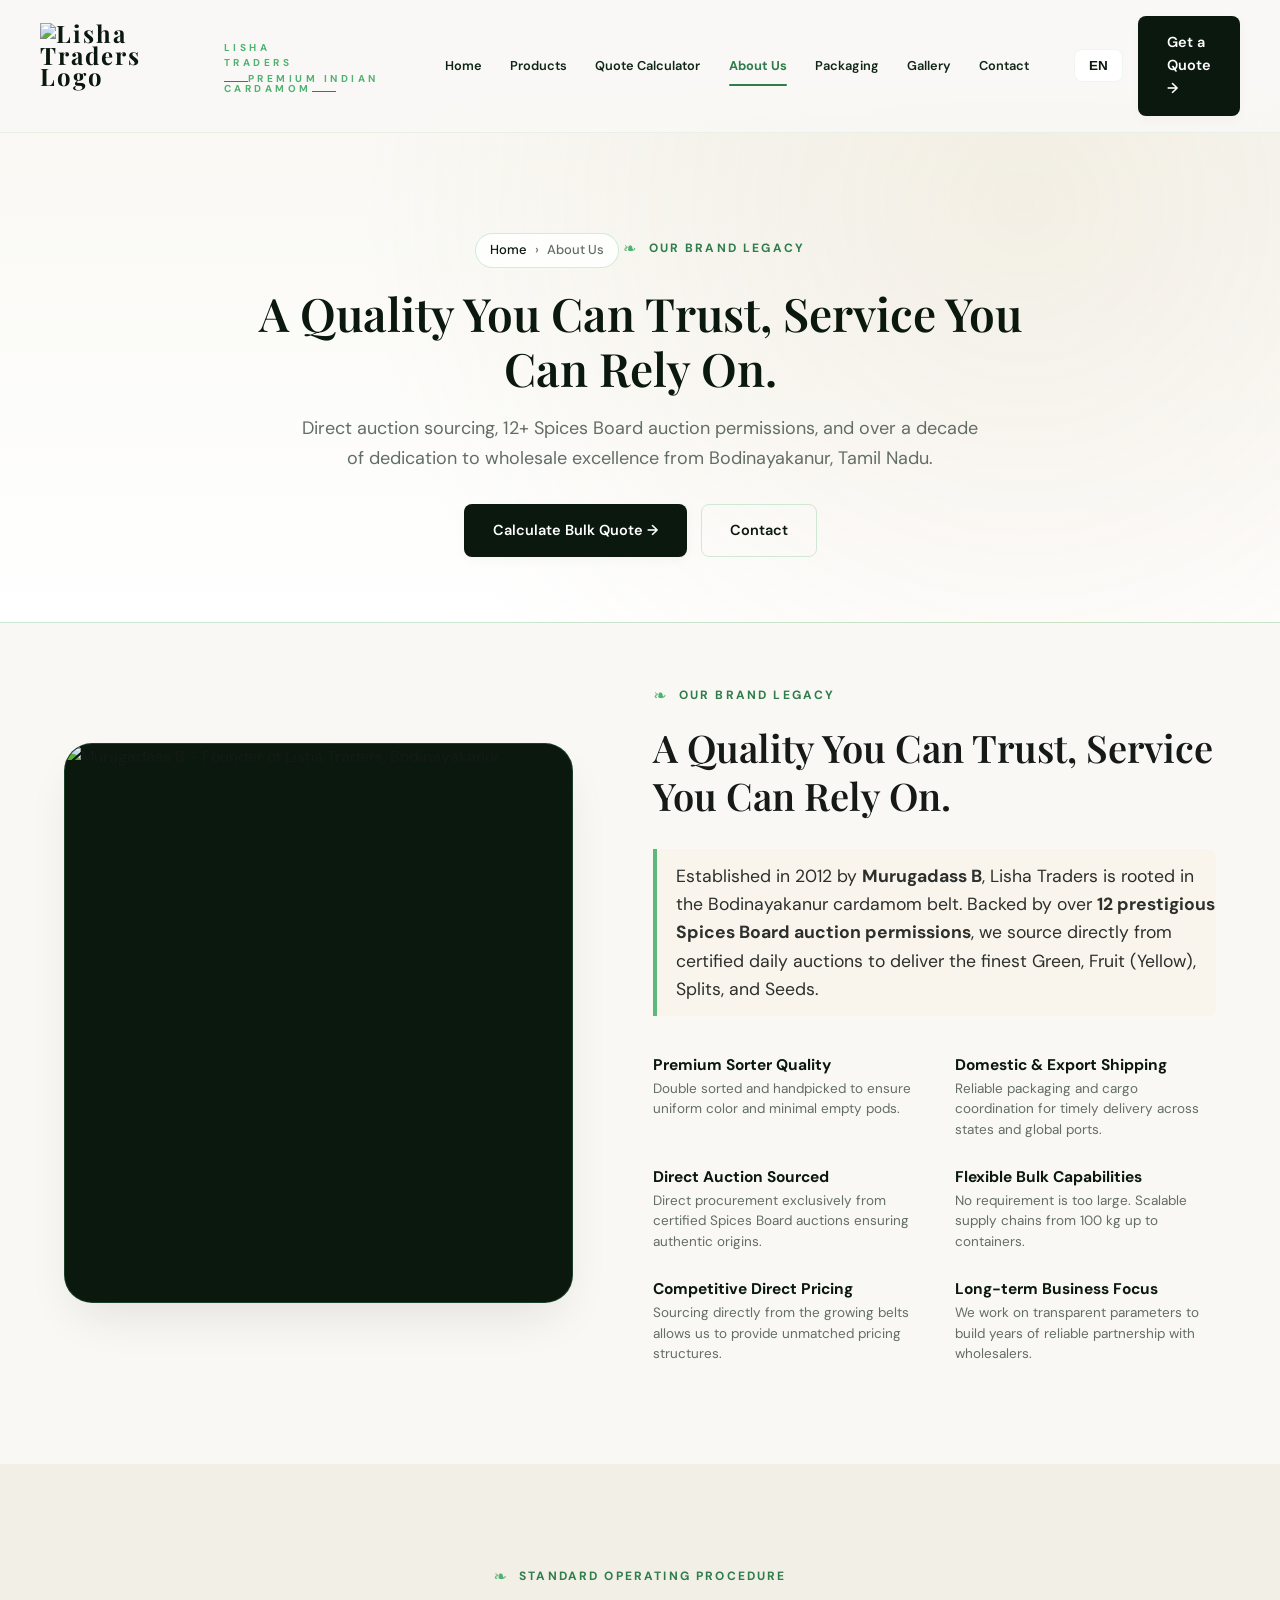
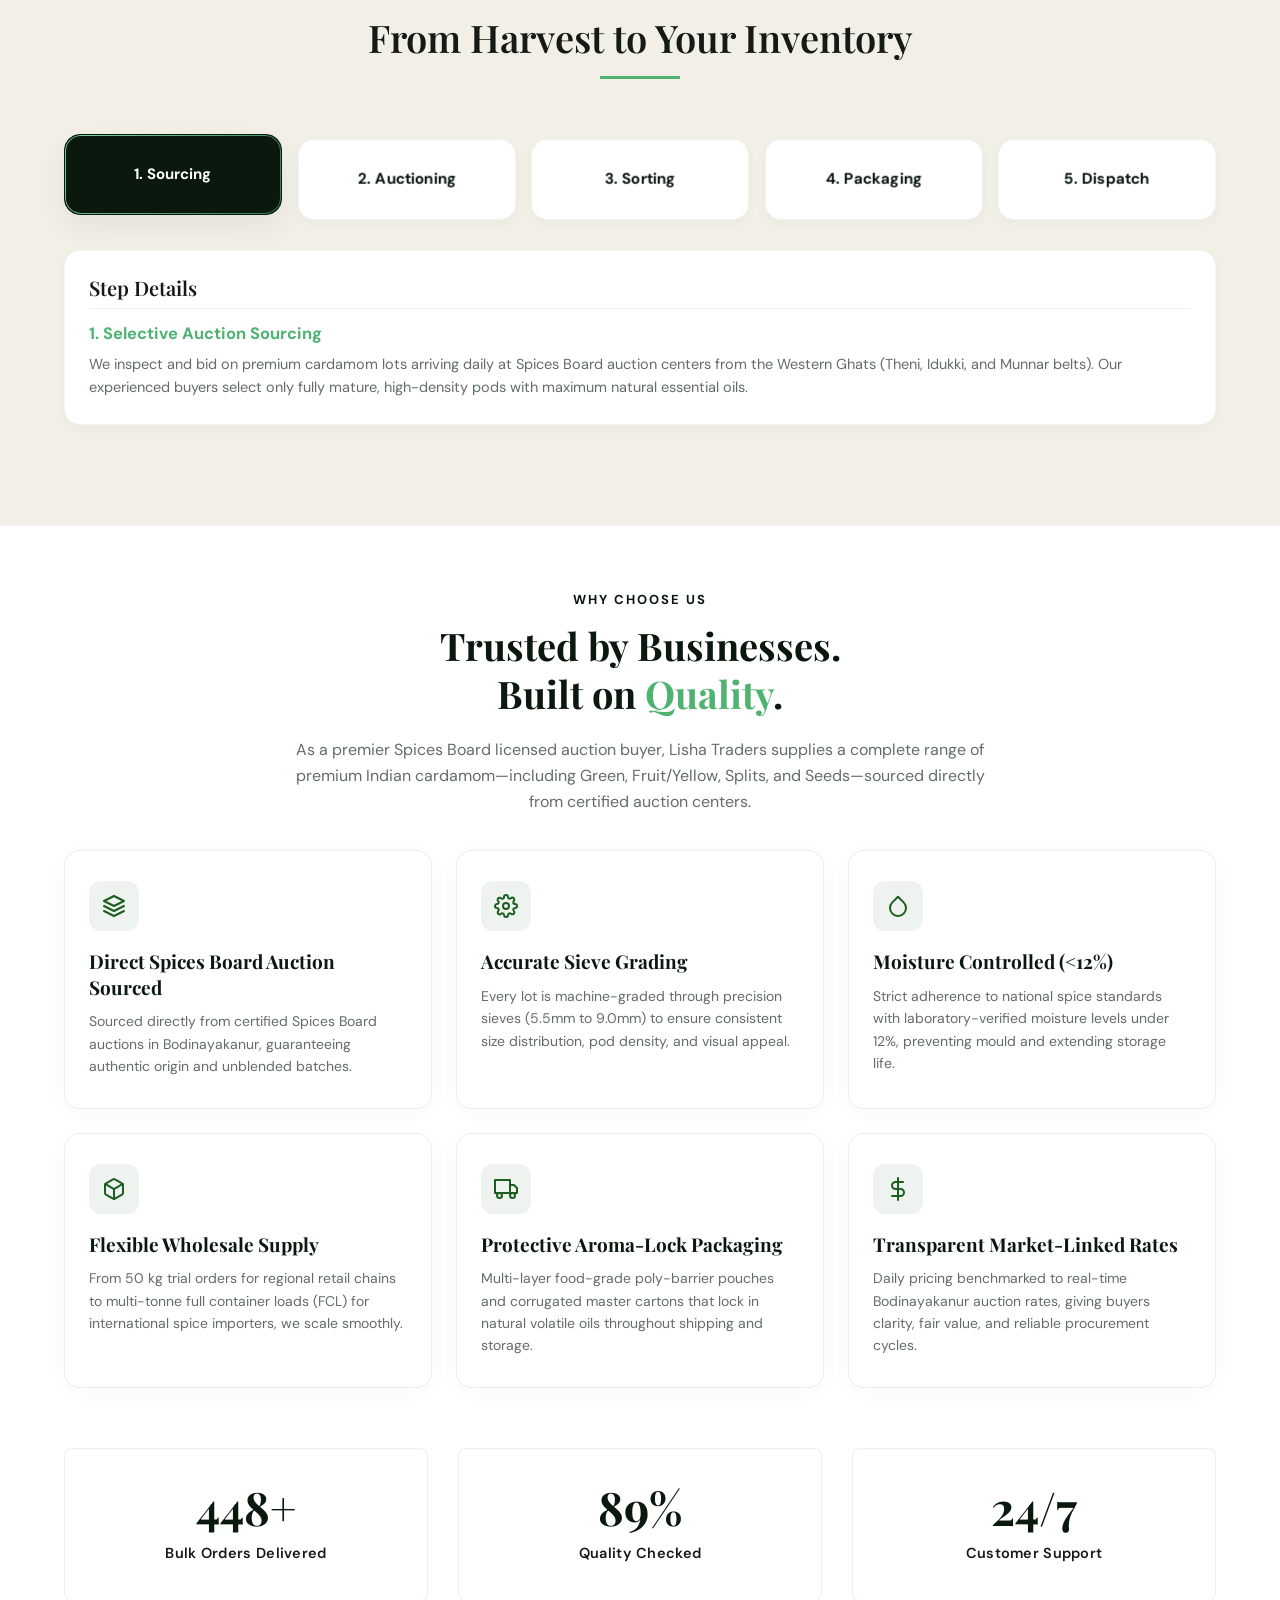
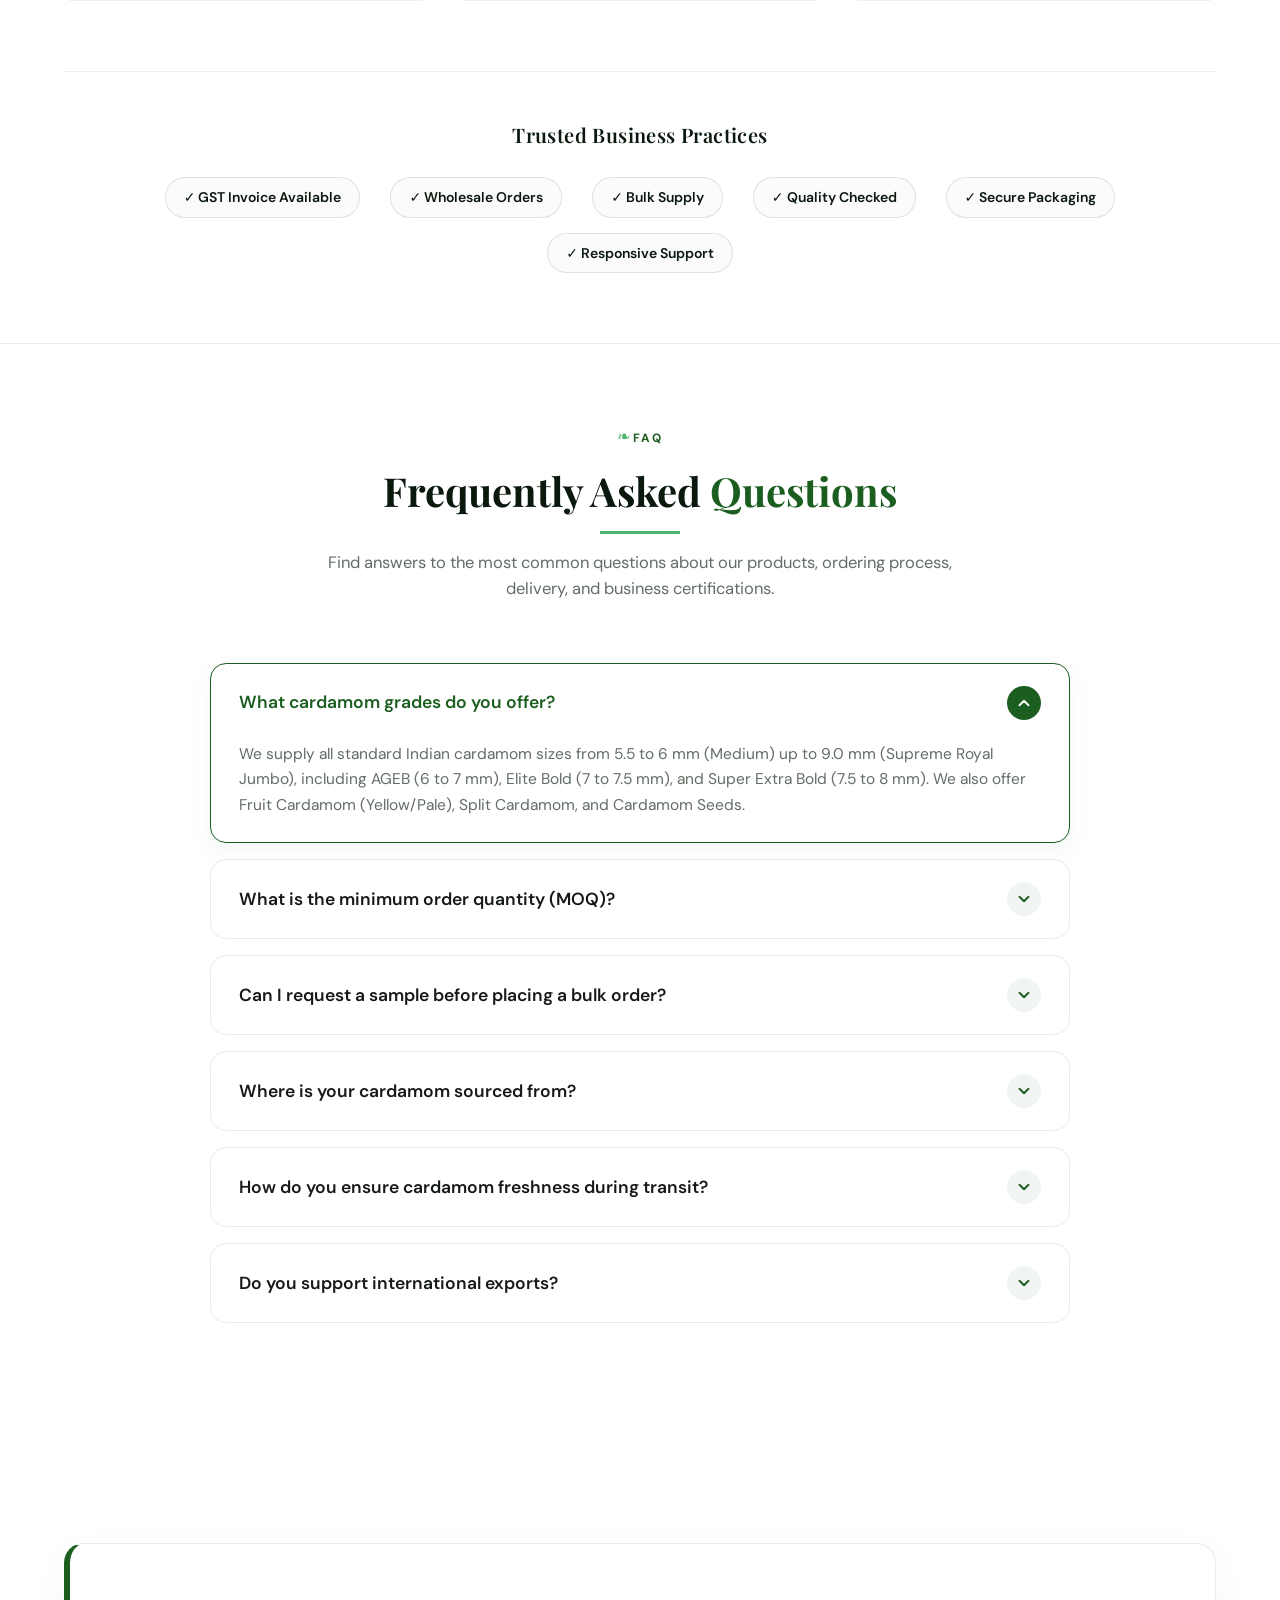
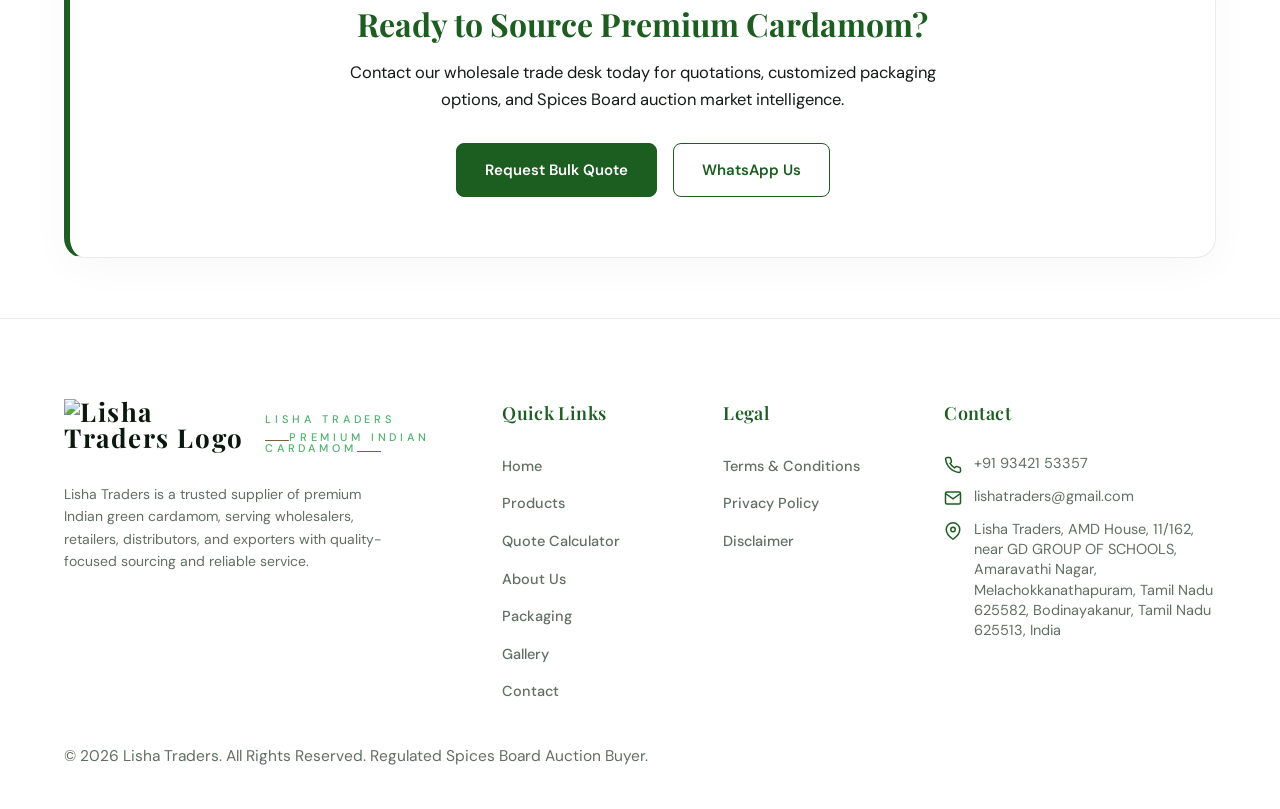
==== commit 97cb9a1a: "Move Razorpay address collection to modal triggered by Checkout button beside WhatsApp button" ====
--- a/about.html
+++ b/about.html
@@ -35,7 +35,7 @@
   <link
     href="https://fonts.googleapis.com/css2?family=Playfair+Display:ital,wght@0,500;0,600;0,700;1,500&family=Cormorant+Garamond:ital,wght@0,400;0,500;0,600;0,700;1,400;1,600&family=DM+Sans:wght@400;500;600;700&family=Mukta:wght@400;500;600;700&family=Pavanam&family=Cinzel+Decorative:wght@700&family=Praise&display=swap"
     rel="stylesheet">
-  <link rel="stylesheet" href="style.css?v=8.5">
+  <link rel="stylesheet" href="style.css?v=8.6">
   <script>
     (function() {
       try {
@@ -576,7 +576,7 @@
     </div>
   </footer>
 
-  <script src="app.js?v=8.5"></script>
+  <script src="app.js?v=8.6"></script>
 </body>
 
 </html>
--- a/style.css
+++ b/style.css
@@ -7049,20 +7049,27 @@
   animation: radarPulse 1.6s infinite ease-in-out;
 }
 
-/* Razorpay Checkout Card Styles */
-#est-razorpay-checkout-box {
-  animation: fadeIn 0.3s ease-in-out;
-}
-#btn-rzp-pay:hover {
+/* Sample Checkout Modal & Button Styles */
+#calc-sample-checkout-btn:hover {
+  background: #15803d !important;
+  border-color: #15803d !important;
+  transform: translateY(-1px);
+  box-shadow: 0 5px 16px rgba(22, 163, 74, 0.4) !important;
+}
+#calc-sample-checkout-btn:active {
+  transform: translateY(1px);
+}
+#btn-chk-proceed-rzp:hover {
   background: #15803d !important;
   transform: translateY(-1px);
   box-shadow: 0 6px 18px rgba(22, 163, 74, 0.45) !important;
 }
-#btn-rzp-pay:active {
+#btn-chk-proceed-rzp:active {
   transform: translateY(1px);
 }
-#rzp-payment-success {
+#checkout-modal-step-success {
   animation: fadeIn 0.4s ease-in-out;
 }
 
 
+
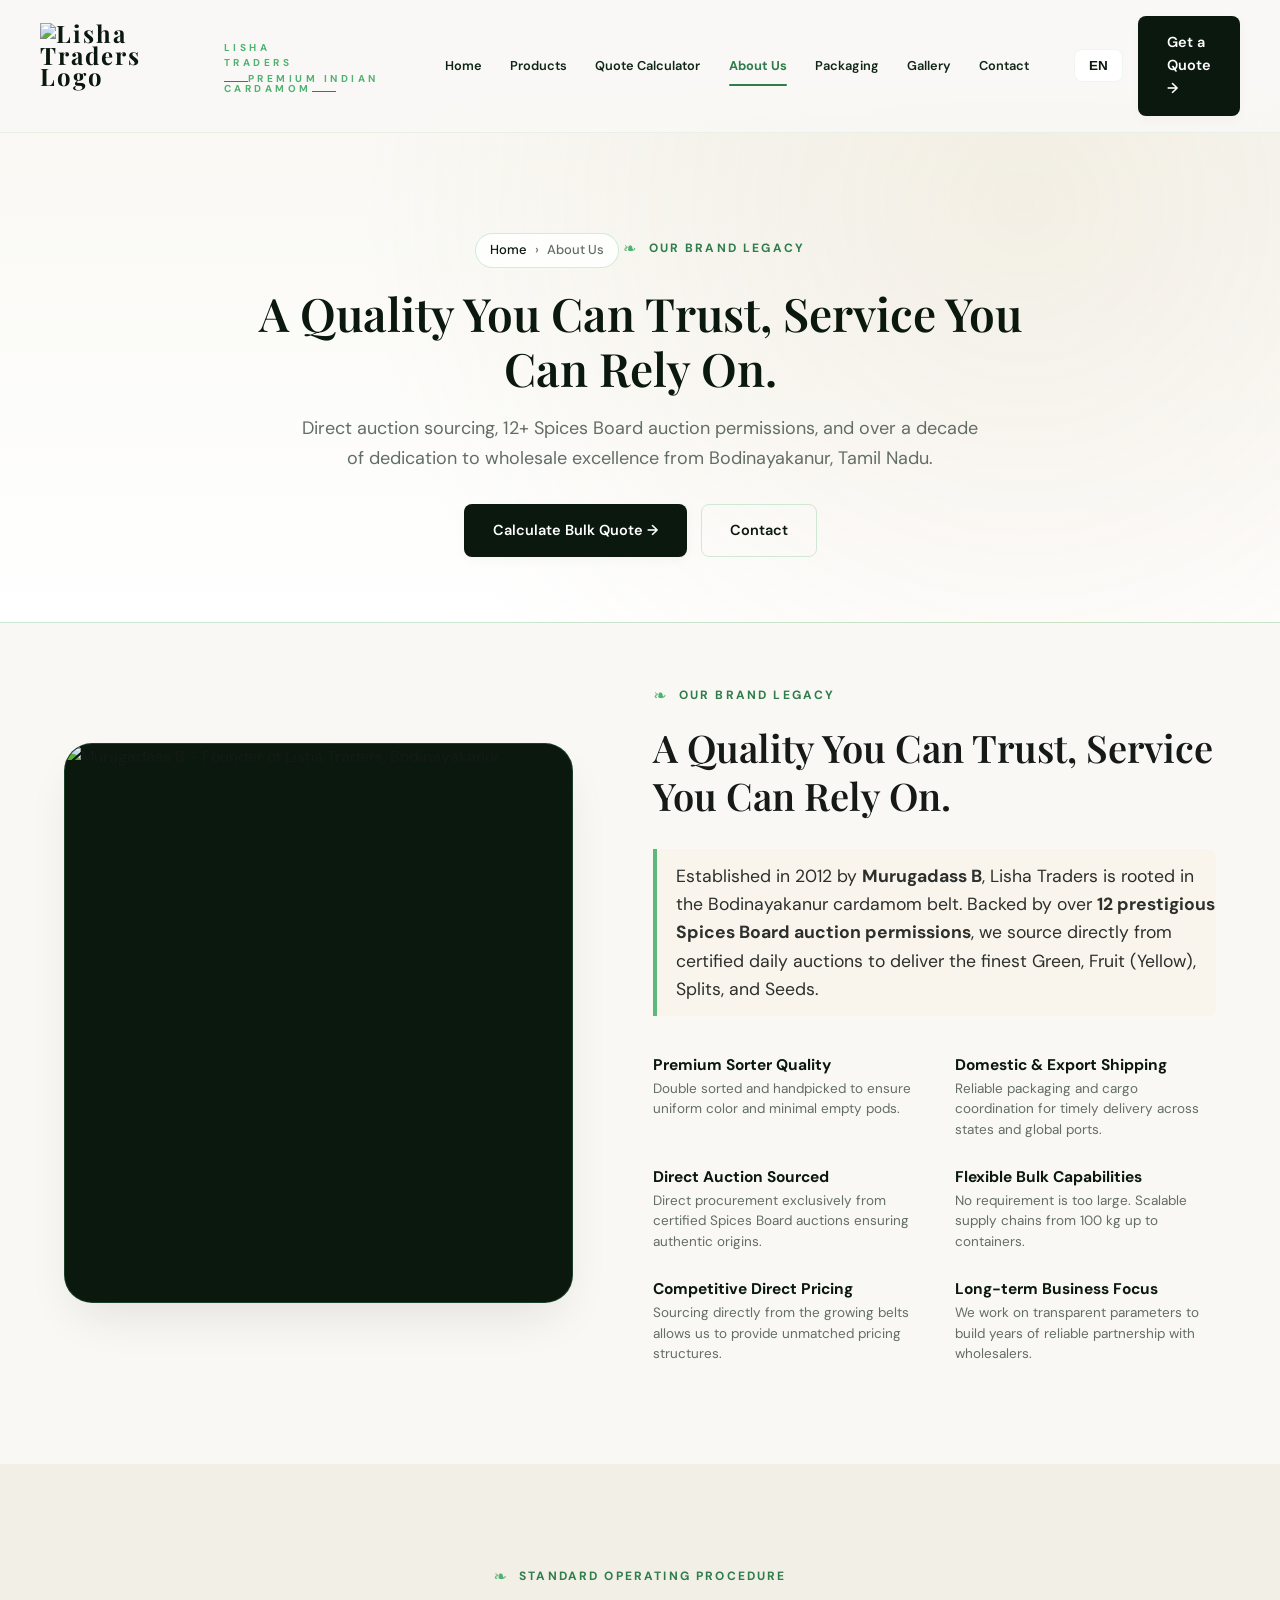
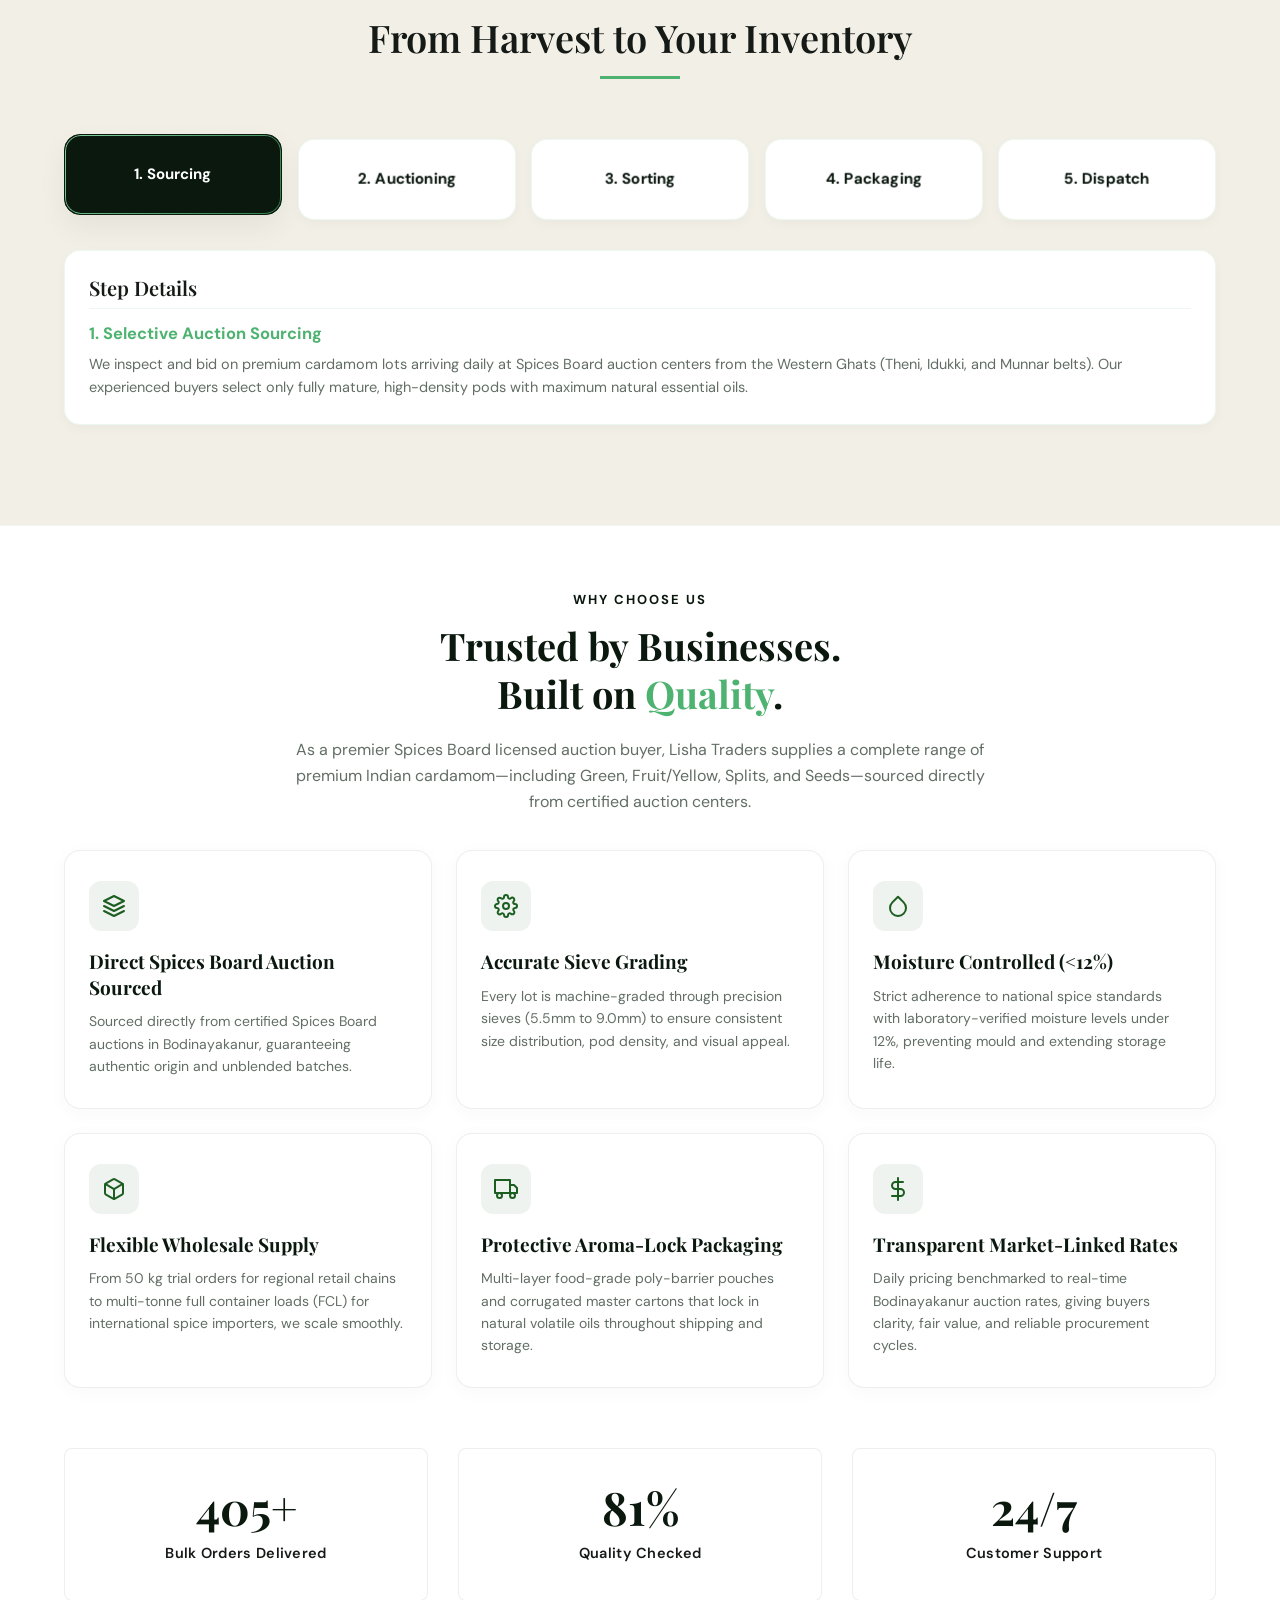
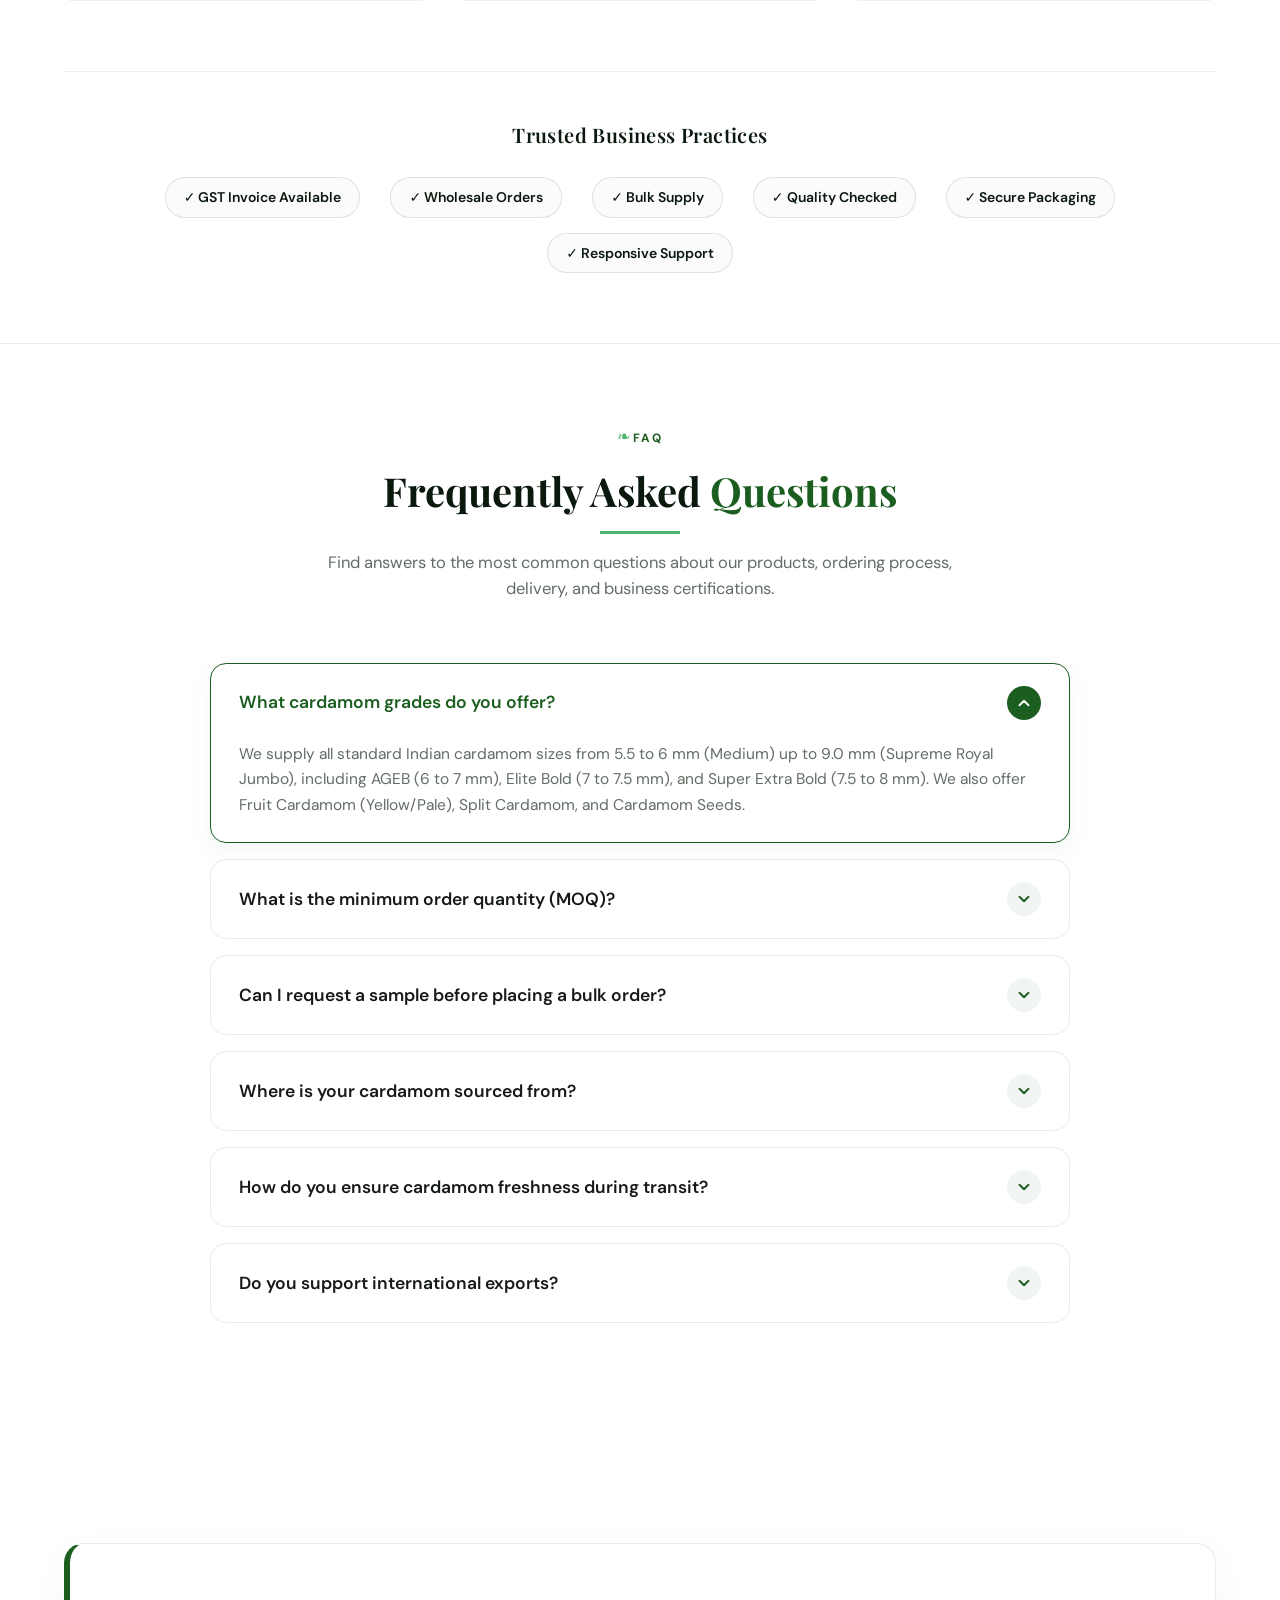
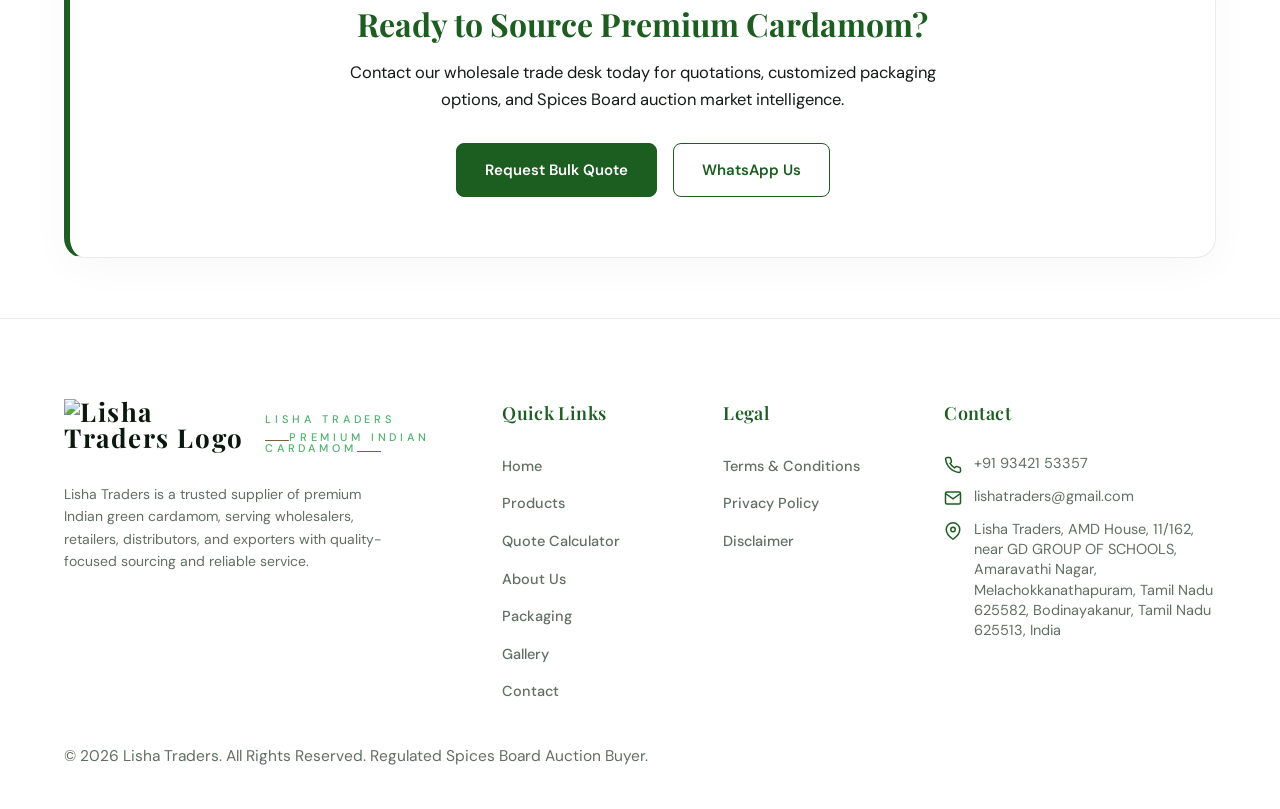
==== commit ff2abcdf: "Connect Razorpay Test Key rzp_test_U0msopzMgCuvCK for test payments" ====
--- a/about.html
+++ b/about.html
@@ -35,7 +35,7 @@
   <link
     href="https://fonts.googleapis.com/css2?family=Playfair+Display:ital,wght@0,500;0,600;0,700;1,500&family=Cormorant+Garamond:ital,wght@0,400;0,500;0,600;0,700;1,400;1,600&family=DM+Sans:wght@400;500;600;700&family=Mukta:wght@400;500;600;700&family=Pavanam&family=Cinzel+Decorative:wght@700&family=Praise&display=swap"
     rel="stylesheet">
-  <link rel="stylesheet" href="style.css?v=8.6">
+  <link rel="stylesheet" href="style.css?v=8.7">
   <script>
     (function() {
       try {
@@ -576,7 +576,7 @@
     </div>
   </footer>
 
-  <script src="app.js?v=8.6"></script>
+  <script src="app.js?v=8.7"></script>
 </body>
 
 </html>
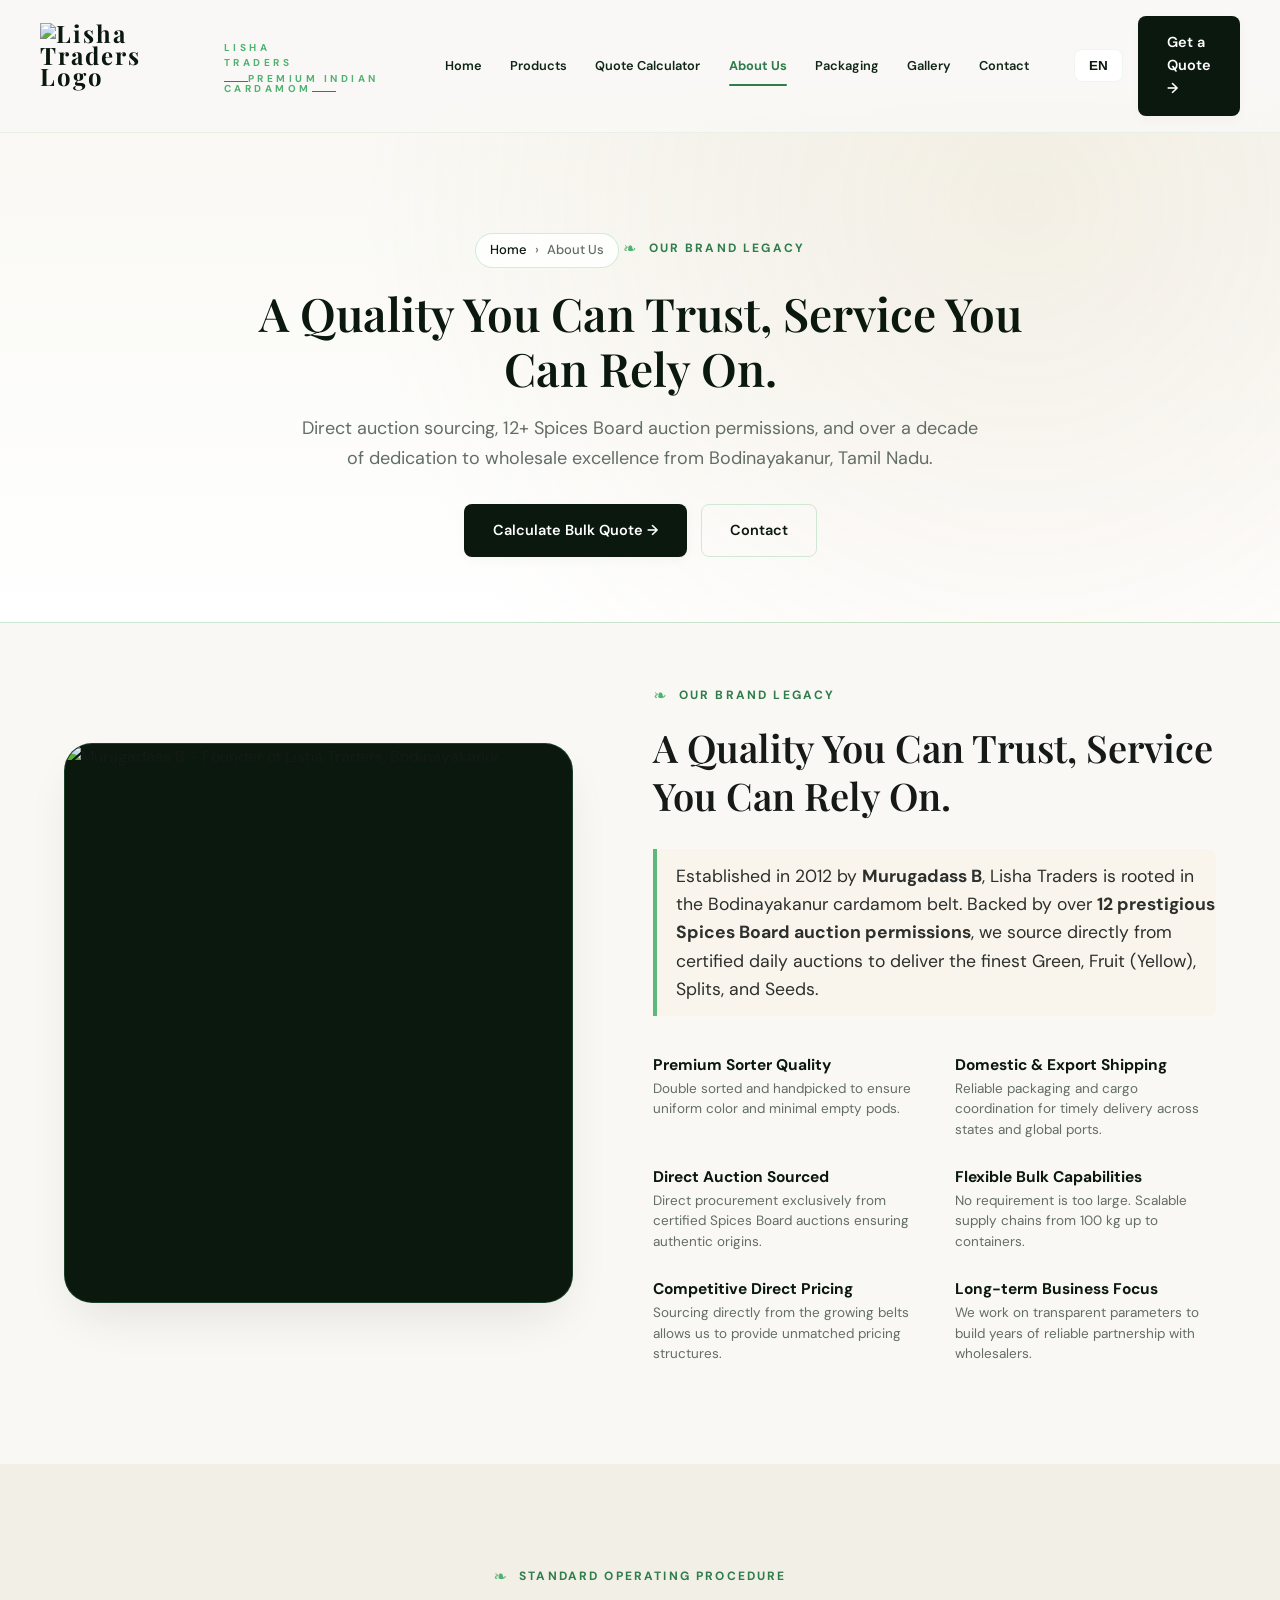
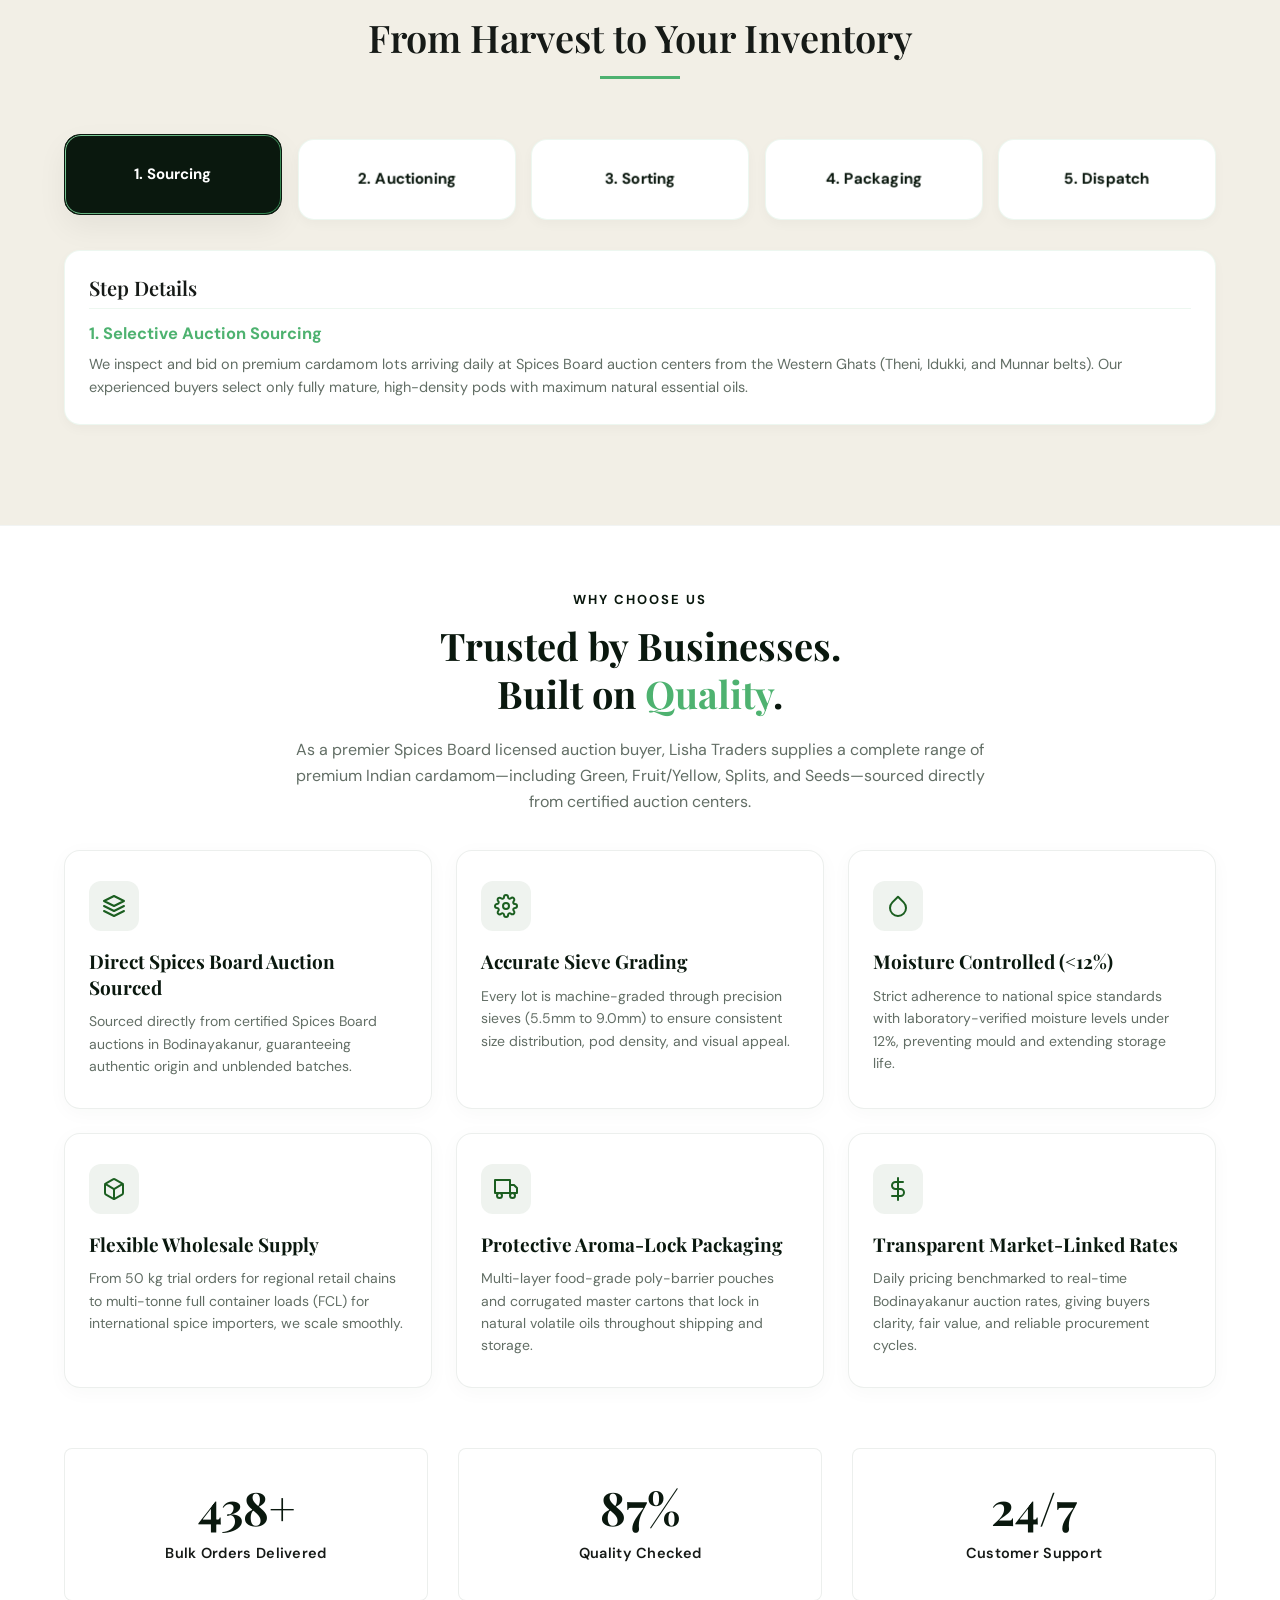
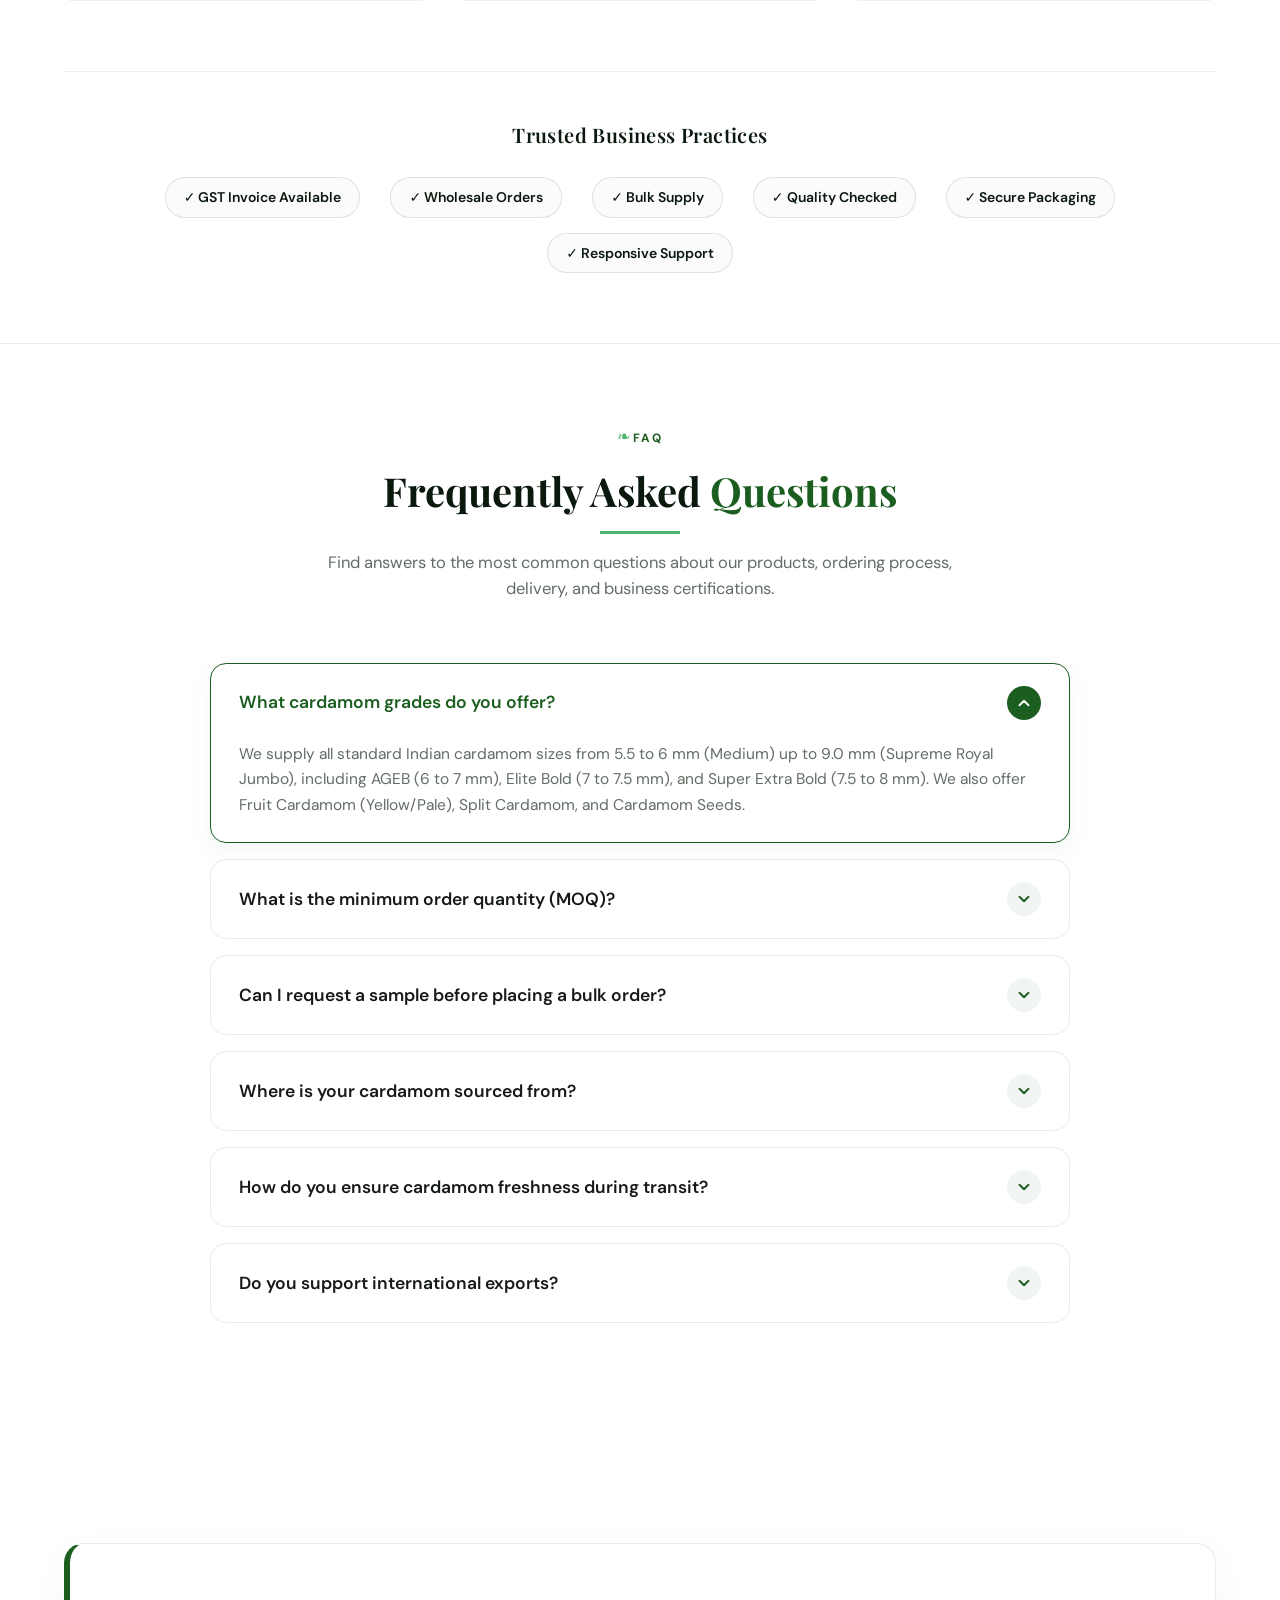
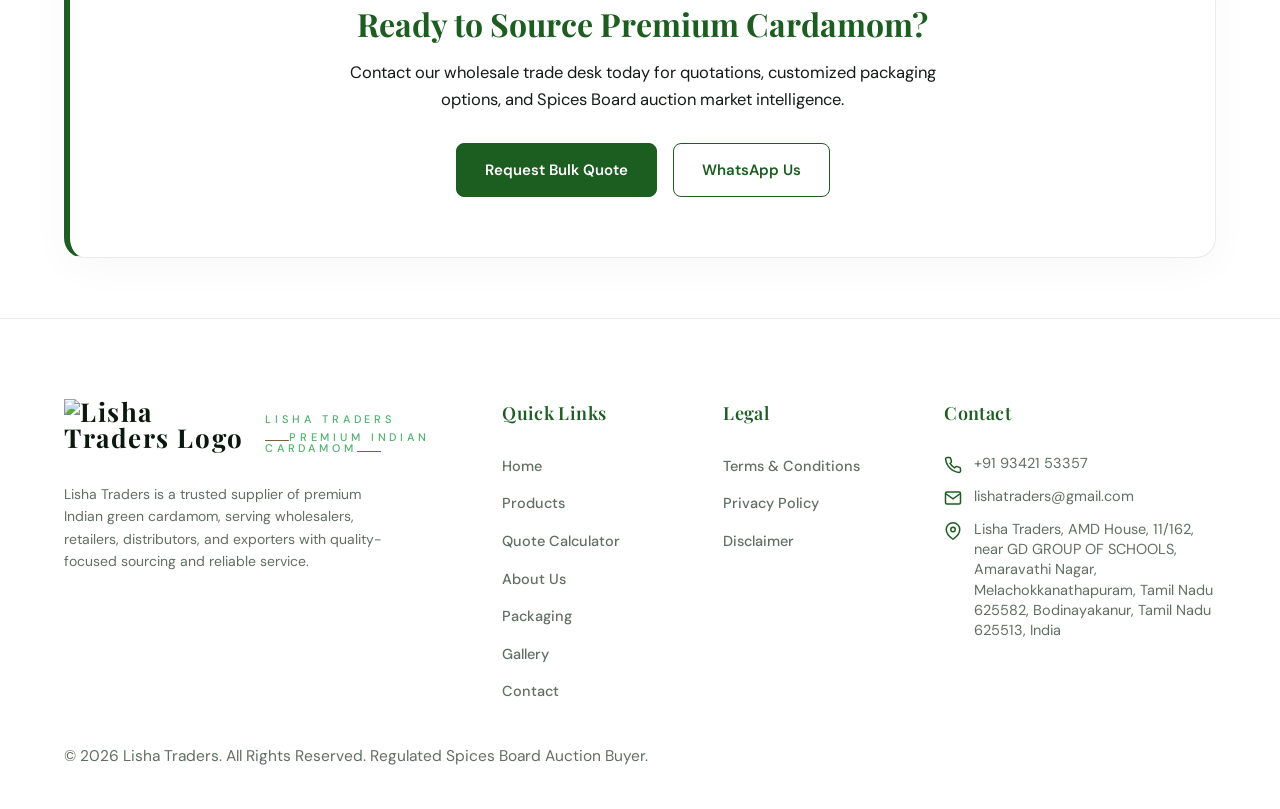
==== commit 81b9ec91: "Show only checkout button when samples are added and send address and payment status via email and w" ====
--- a/about.html
+++ b/about.html
@@ -35,7 +35,7 @@
   <link
     href="https://fonts.googleapis.com/css2?family=Playfair+Display:ital,wght@0,500;0,600;0,700;1,500&family=Cormorant+Garamond:ital,wght@0,400;0,500;0,600;0,700;1,400;1,600&family=DM+Sans:wght@400;500;600;700&family=Mukta:wght@400;500;600;700&family=Pavanam&family=Cinzel+Decorative:wght@700&family=Praise&display=swap"
     rel="stylesheet">
-  <link rel="stylesheet" href="style.css?v=8.7">
+  <link rel="stylesheet" href="style.css?v=8.8">
   <script>
     (function() {
       try {
@@ -576,7 +576,7 @@
     </div>
   </footer>
 
-  <script src="app.js?v=8.7"></script>
+  <script src="app.js?v=8.8"></script>
 </body>
 
 </html>
--- a/style.css
+++ b/style.css
@@ -7070,6 +7070,17 @@
 #checkout-modal-step-success {
   animation: fadeIn 0.4s ease-in-out;
 }
-
-
-
+#chk-receipt-wa-btn:hover {
+  background: #1eb954 !important;
+  transform: translateY(-1px);
+  box-shadow: 0 4px 12px rgba(37, 211, 102, 0.4) !important;
+}
+#chk-receipt-email-btn:hover {
+  background: #0f3d5c !important;
+  transform: translateY(-1px);
+  box-shadow: 0 4px 12px rgba(11, 77, 117, 0.4) !important;
+}
+
+
+
+
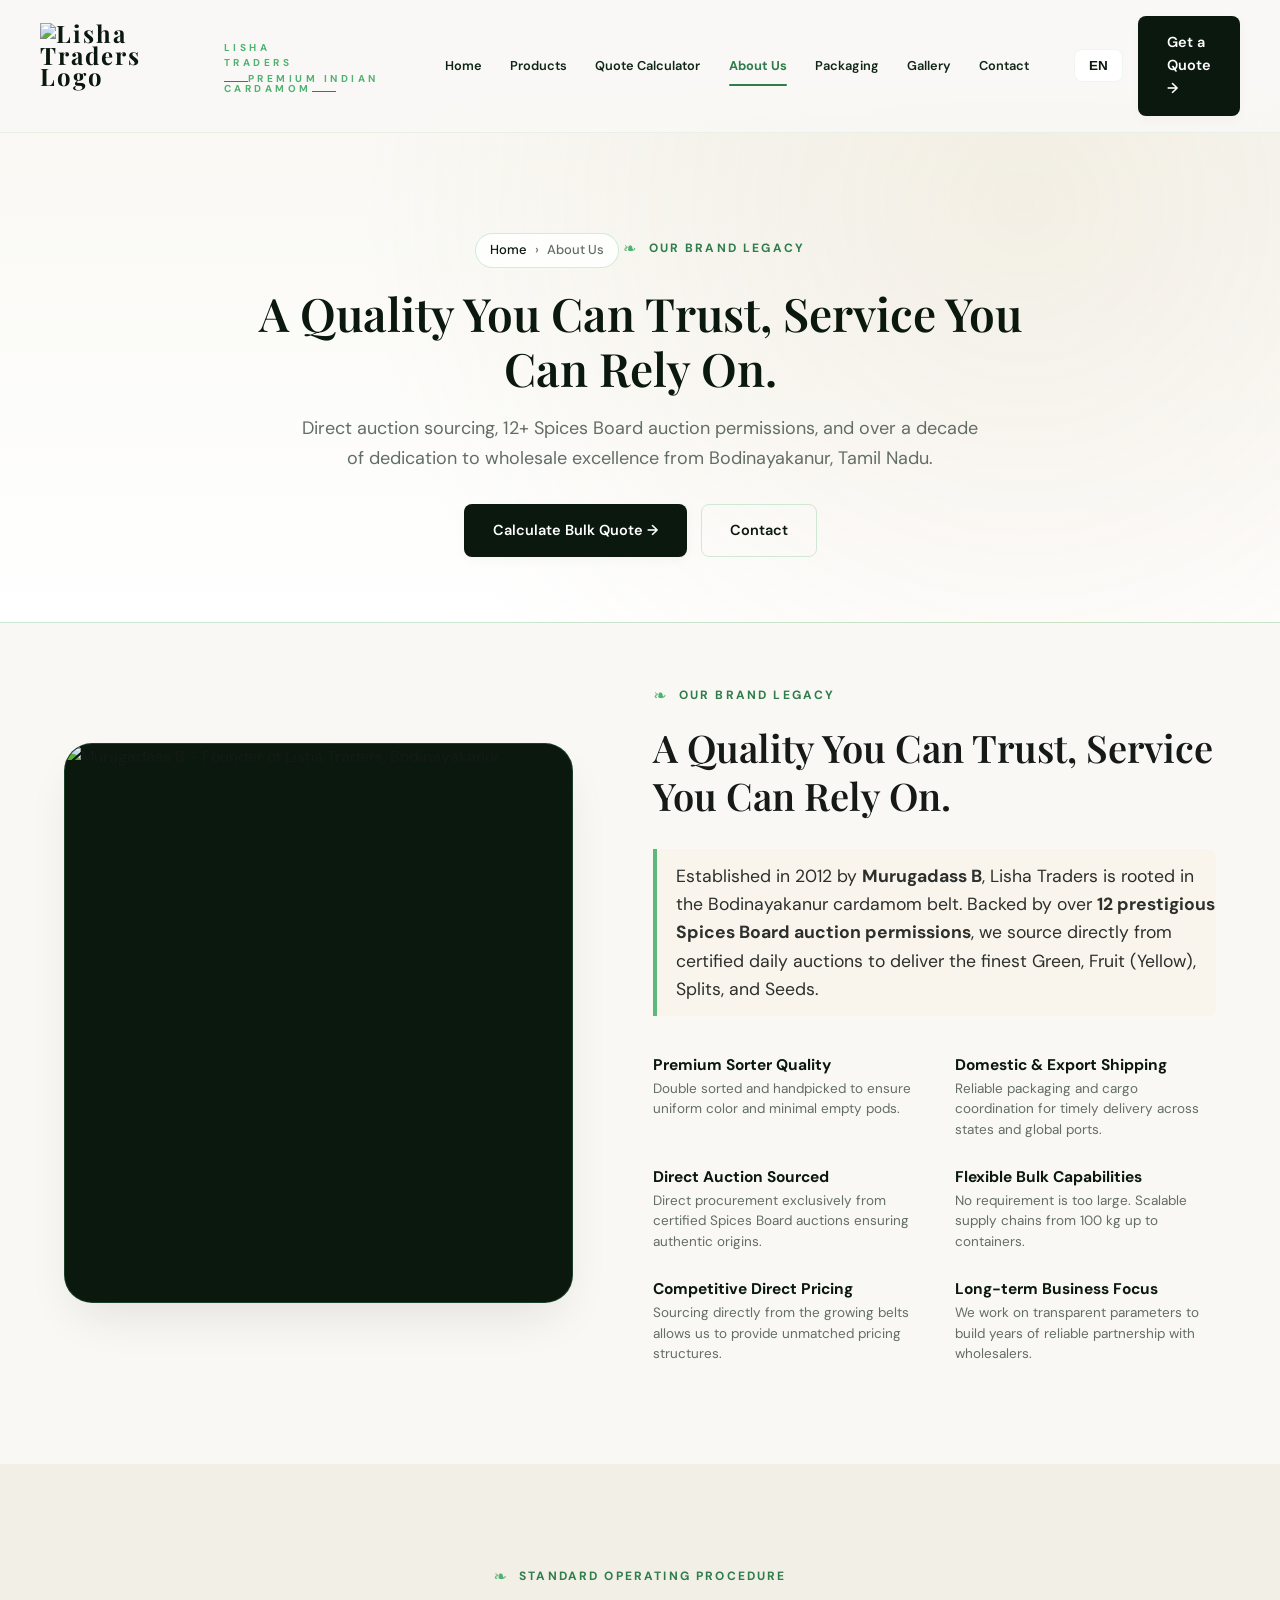
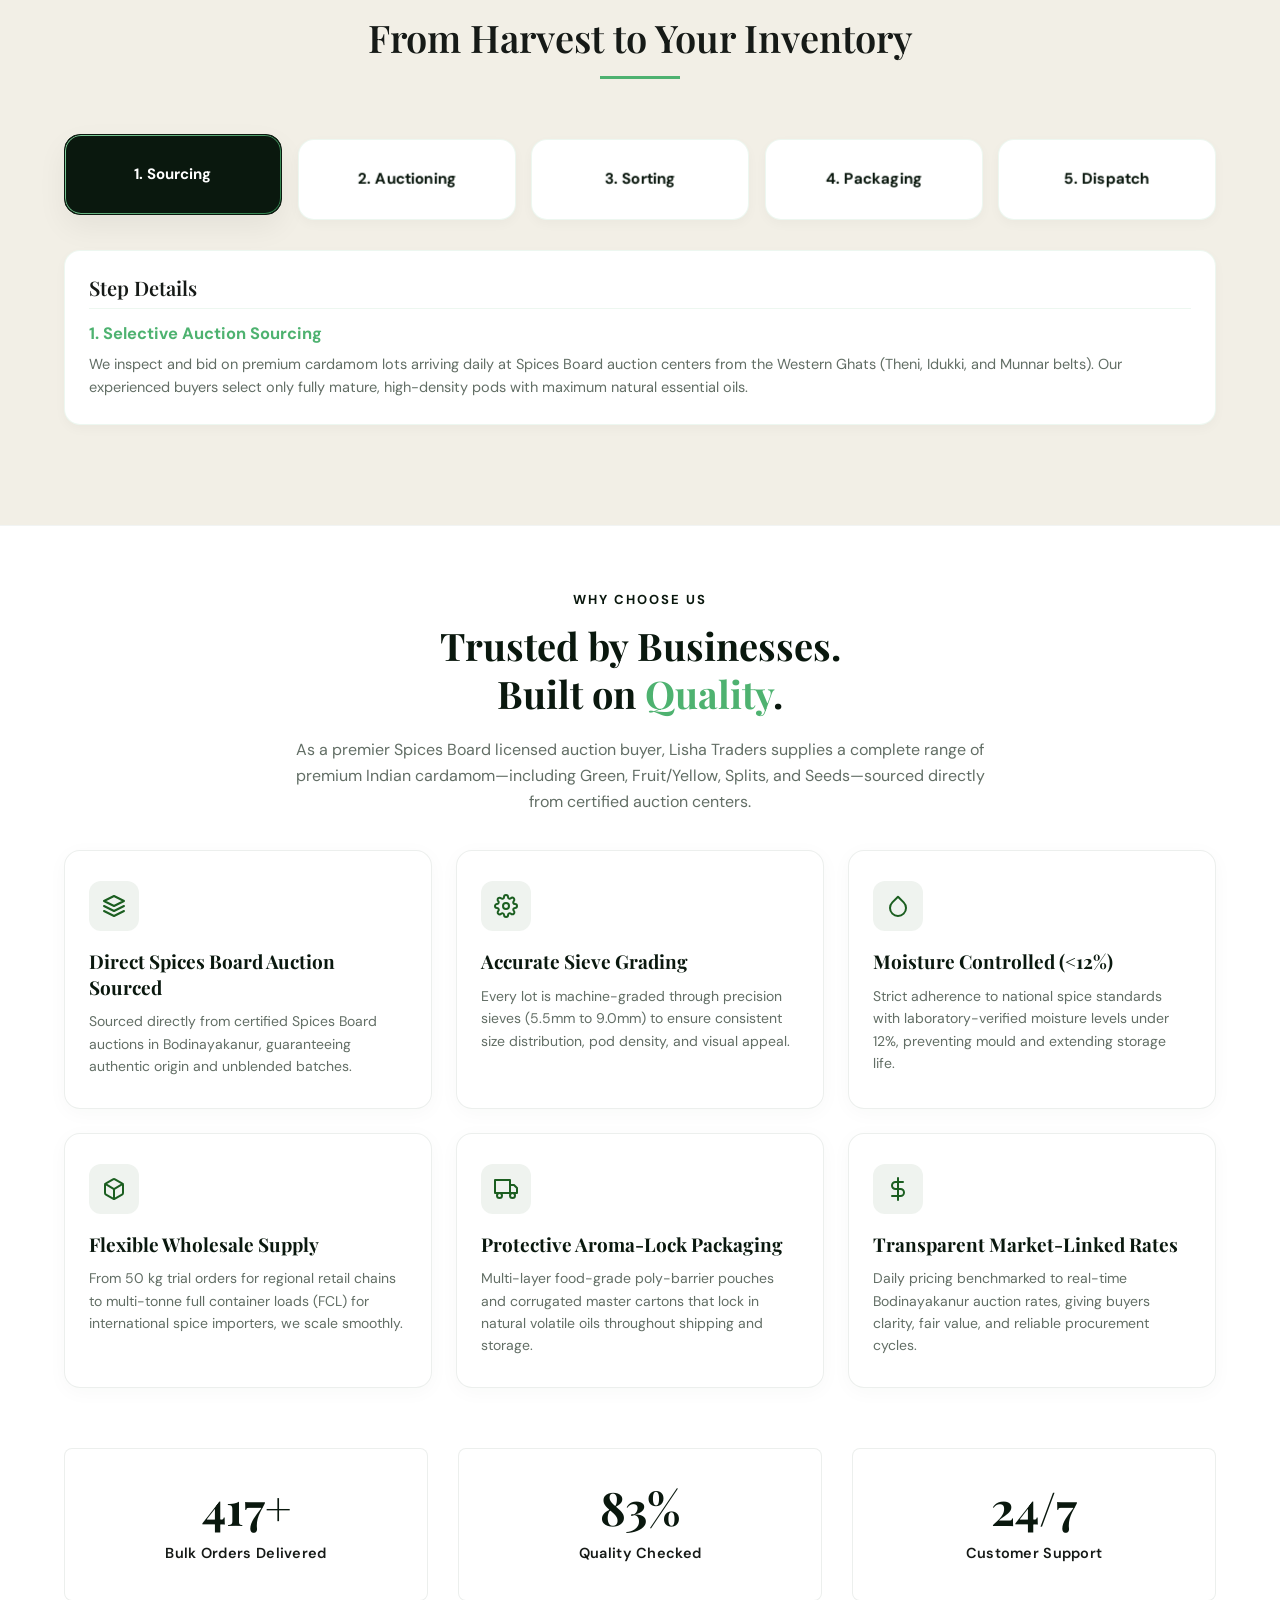
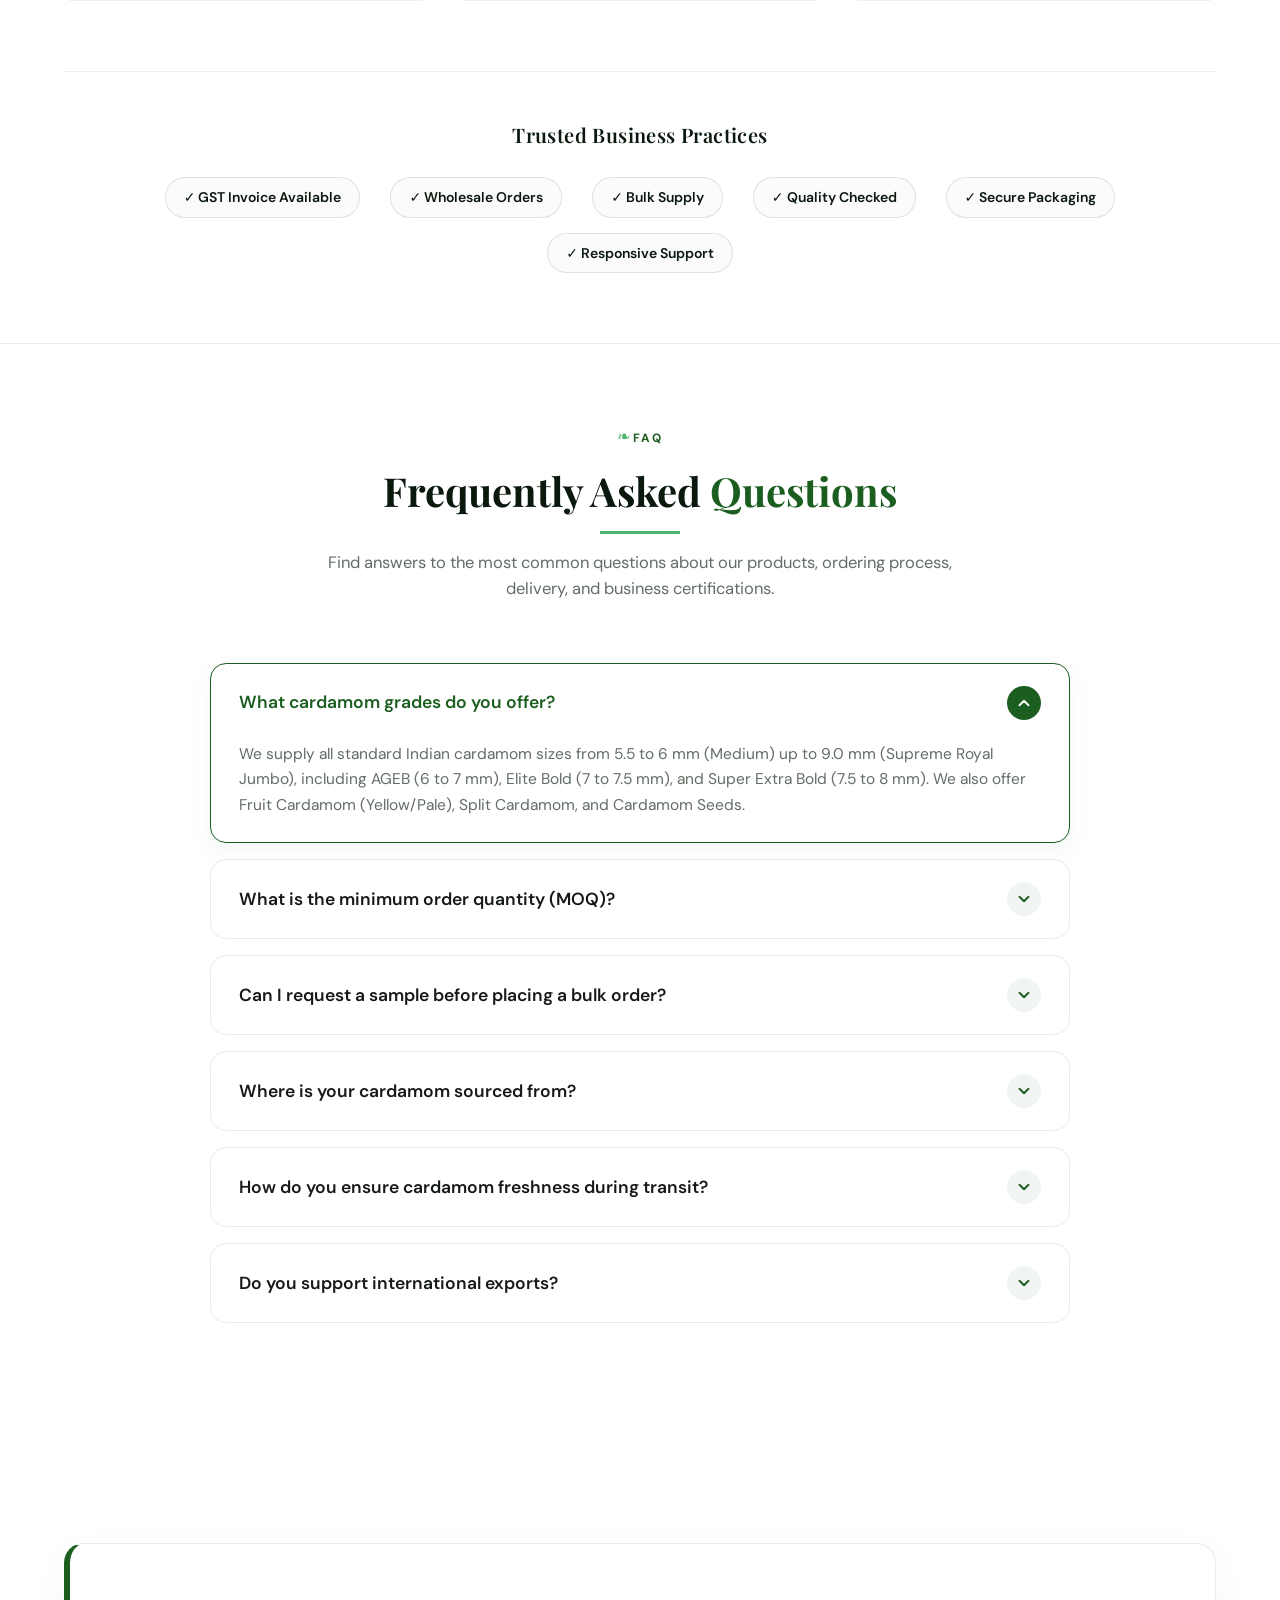
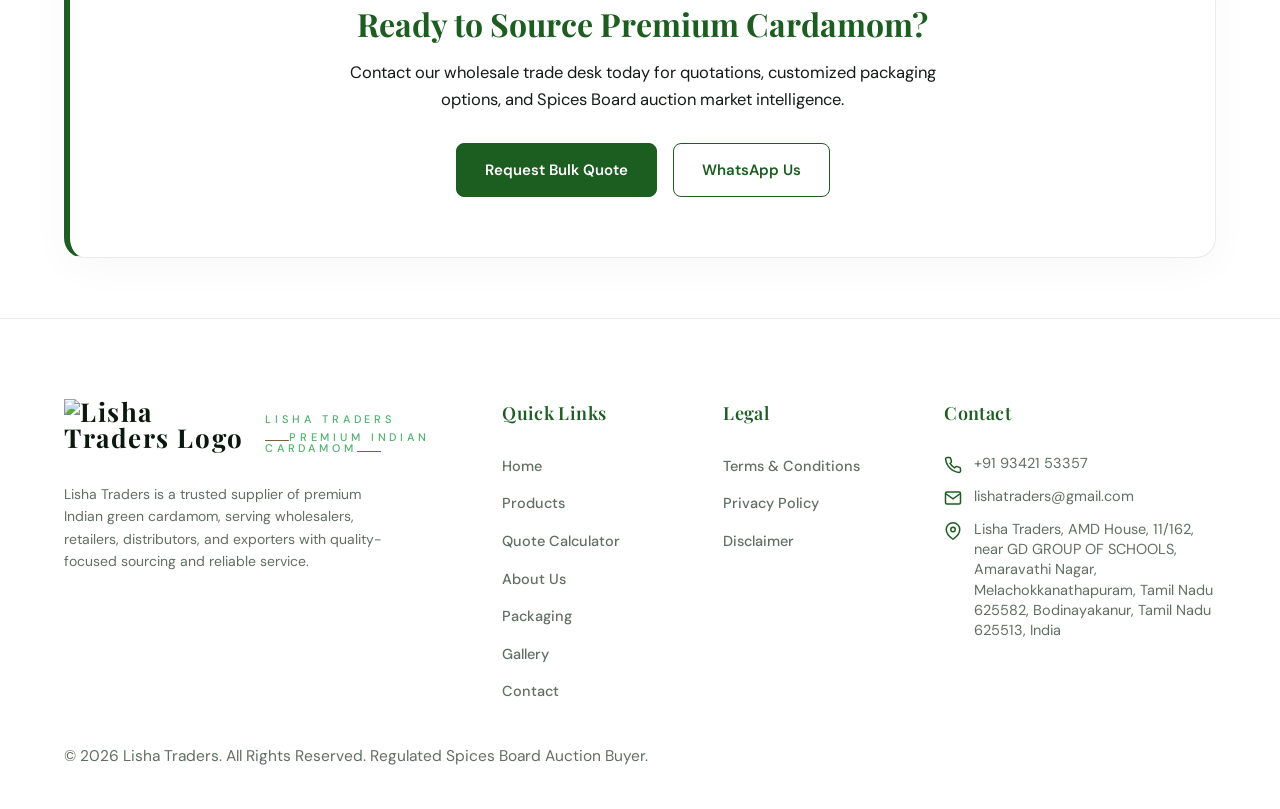
==== commit 04b3776c: "Update canonical URLs, OpenGraph, Twitter tags, and Schema to lishatraders" ====
--- a/about.html
+++ b/about.html
@@ -11,23 +11,23 @@
     content="Lisha Traders, Murugadass B, Bodinayakanur cardamom, cardamom wholesaler, Spices Board auction, green cardamom exporter, Indian cardamom supplier">
   <meta name="robots" content="index, follow">
   <link rel="icon" type="image/png" href="assets/logo.png?v=13">
-  <link rel="canonical" href="https://chandrumurugadass03052004-gif.github.io/LT/about.html">
+  <link rel="canonical" href="https://lishatraders.github.io/LT/about.html">
 
   <!-- Open Graph -->
   <meta property="og:type" content="website">
-  <meta property="og:url" content="https://chandrumurugadass03052004-gif.github.io/LT/about.html">
+  <meta property="og:url" content="https://lishatraders.github.io/LT/about.html">
   <meta property="og:title" content="About Us | Lisha Traders - Premium Indian Cardamom">
   <meta property="og:description"
     content="Established in 2012 by Murugadass B in Bodinayakanur. Direct auction sourcing with 12+ Spices Board auction permissions.">
-  <meta property="og:image" content="https://chandrumurugadass03052004-gif.github.io/LT/assets/hero_cardamom.png">
+  <meta property="og:image" content="https://lishatraders.github.io/LT/assets/hero_cardamom.png">
 
   <!-- Twitter -->
   <meta property="twitter:card" content="summary_large_image">
-  <meta property="twitter:url" content="https://chandrumurugadass03052004-gif.github.io/LT/about.html">
+  <meta property="twitter:url" content="https://lishatraders.github.io/LT/about.html">
   <meta property="twitter:title" content="About Us | Lisha Traders - Premium Indian Cardamom">
   <meta property="twitter:description"
     content="Established in 2012 by Murugadass B in Bodinayakanur. Direct auction sourcing with 12+ Spices Board auction permissions.">
-  <meta property="twitter:image" content="https://chandrumurugadass03052004-gif.github.io/LT/assets/hero_cardamom.png">
+  <meta property="twitter:image" content="https://lishatraders.github.io/LT/assets/hero_cardamom.png">
 
   <!-- Fonts -->
   <link rel="preconnect" href="https://fonts.googleapis.com">
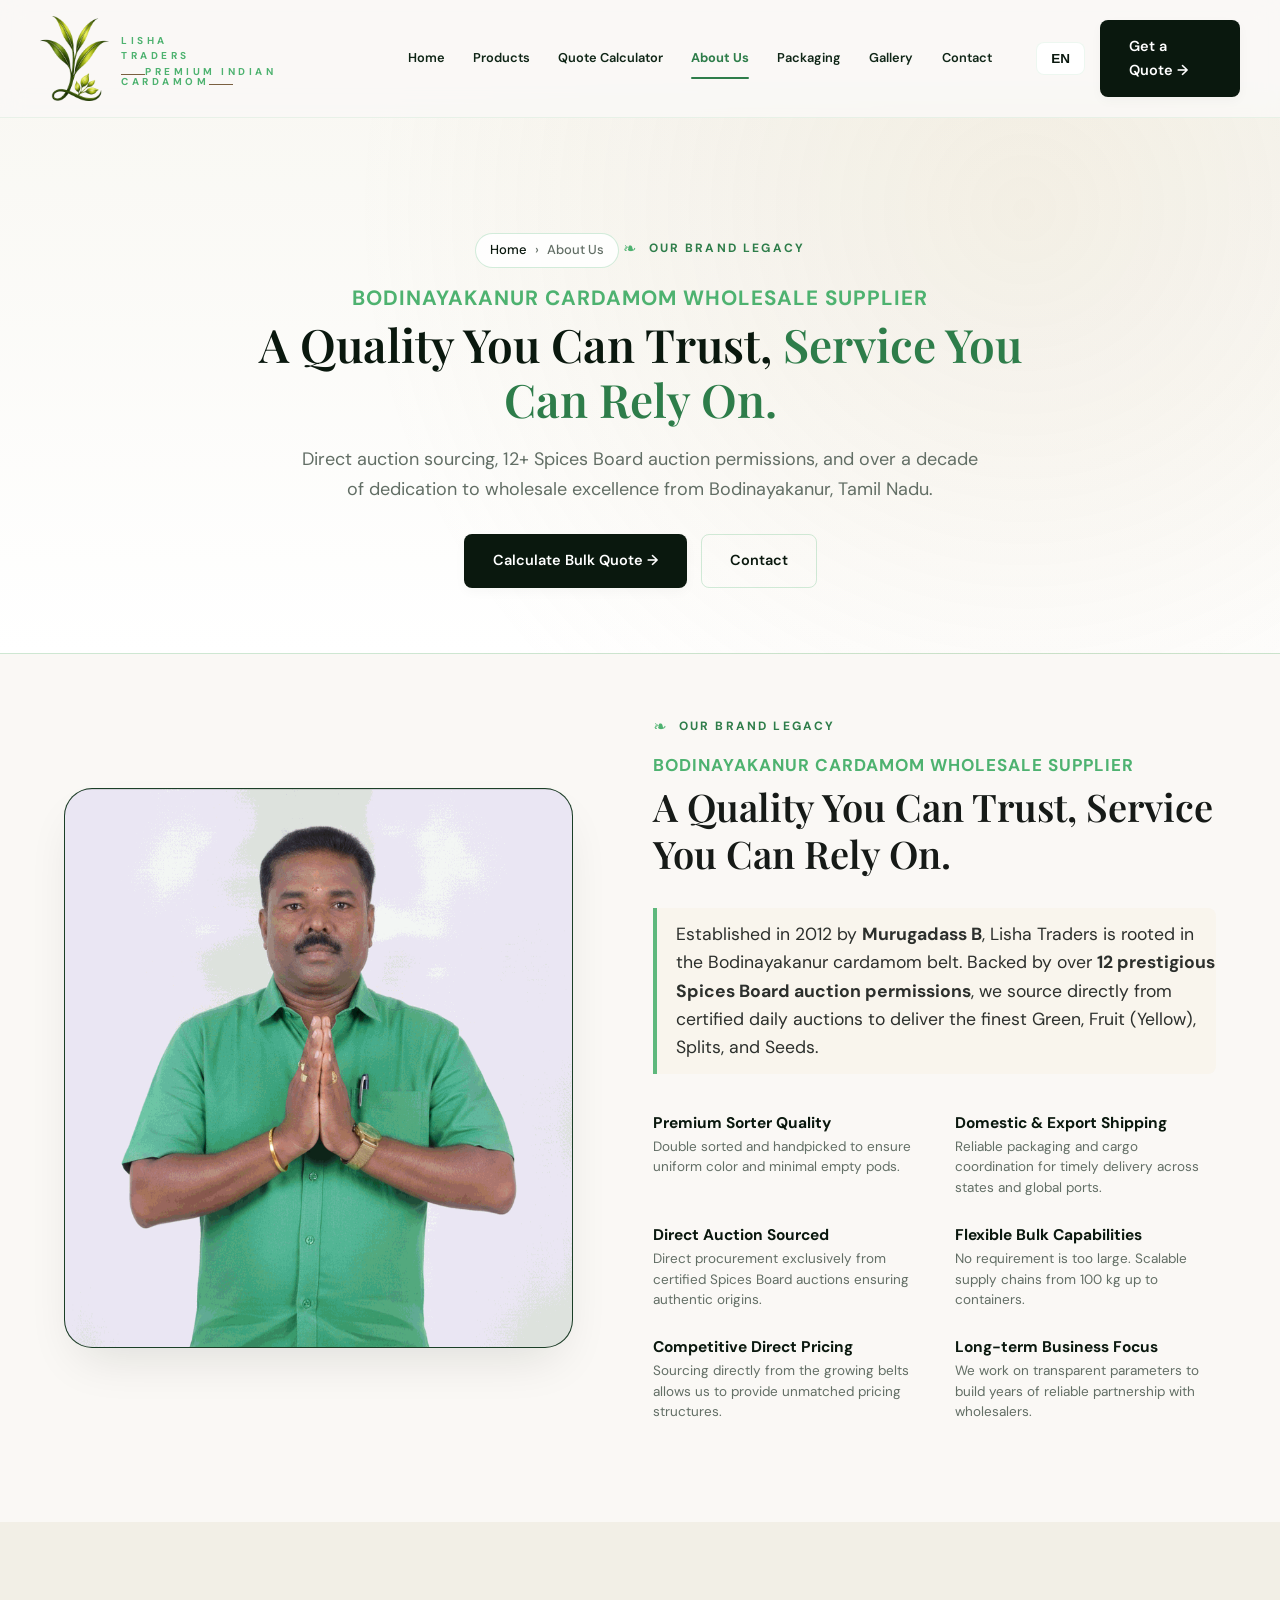
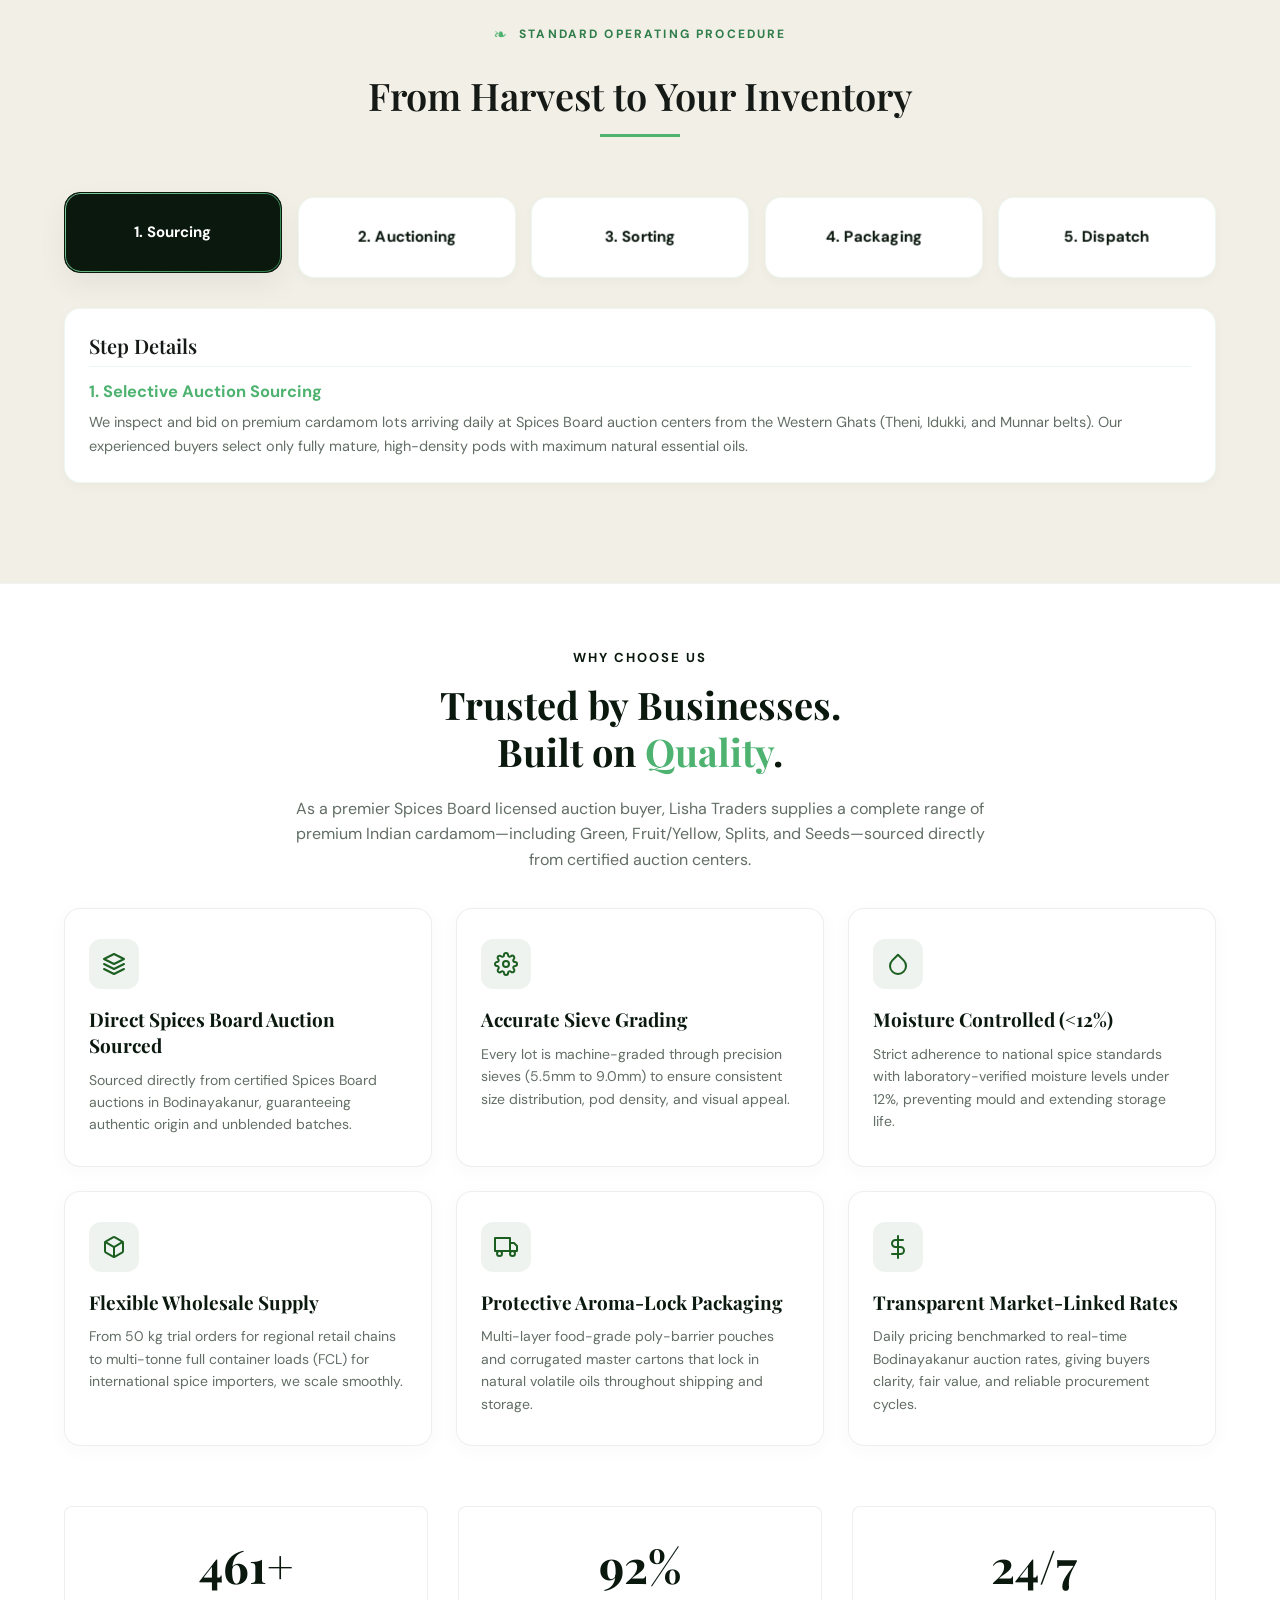
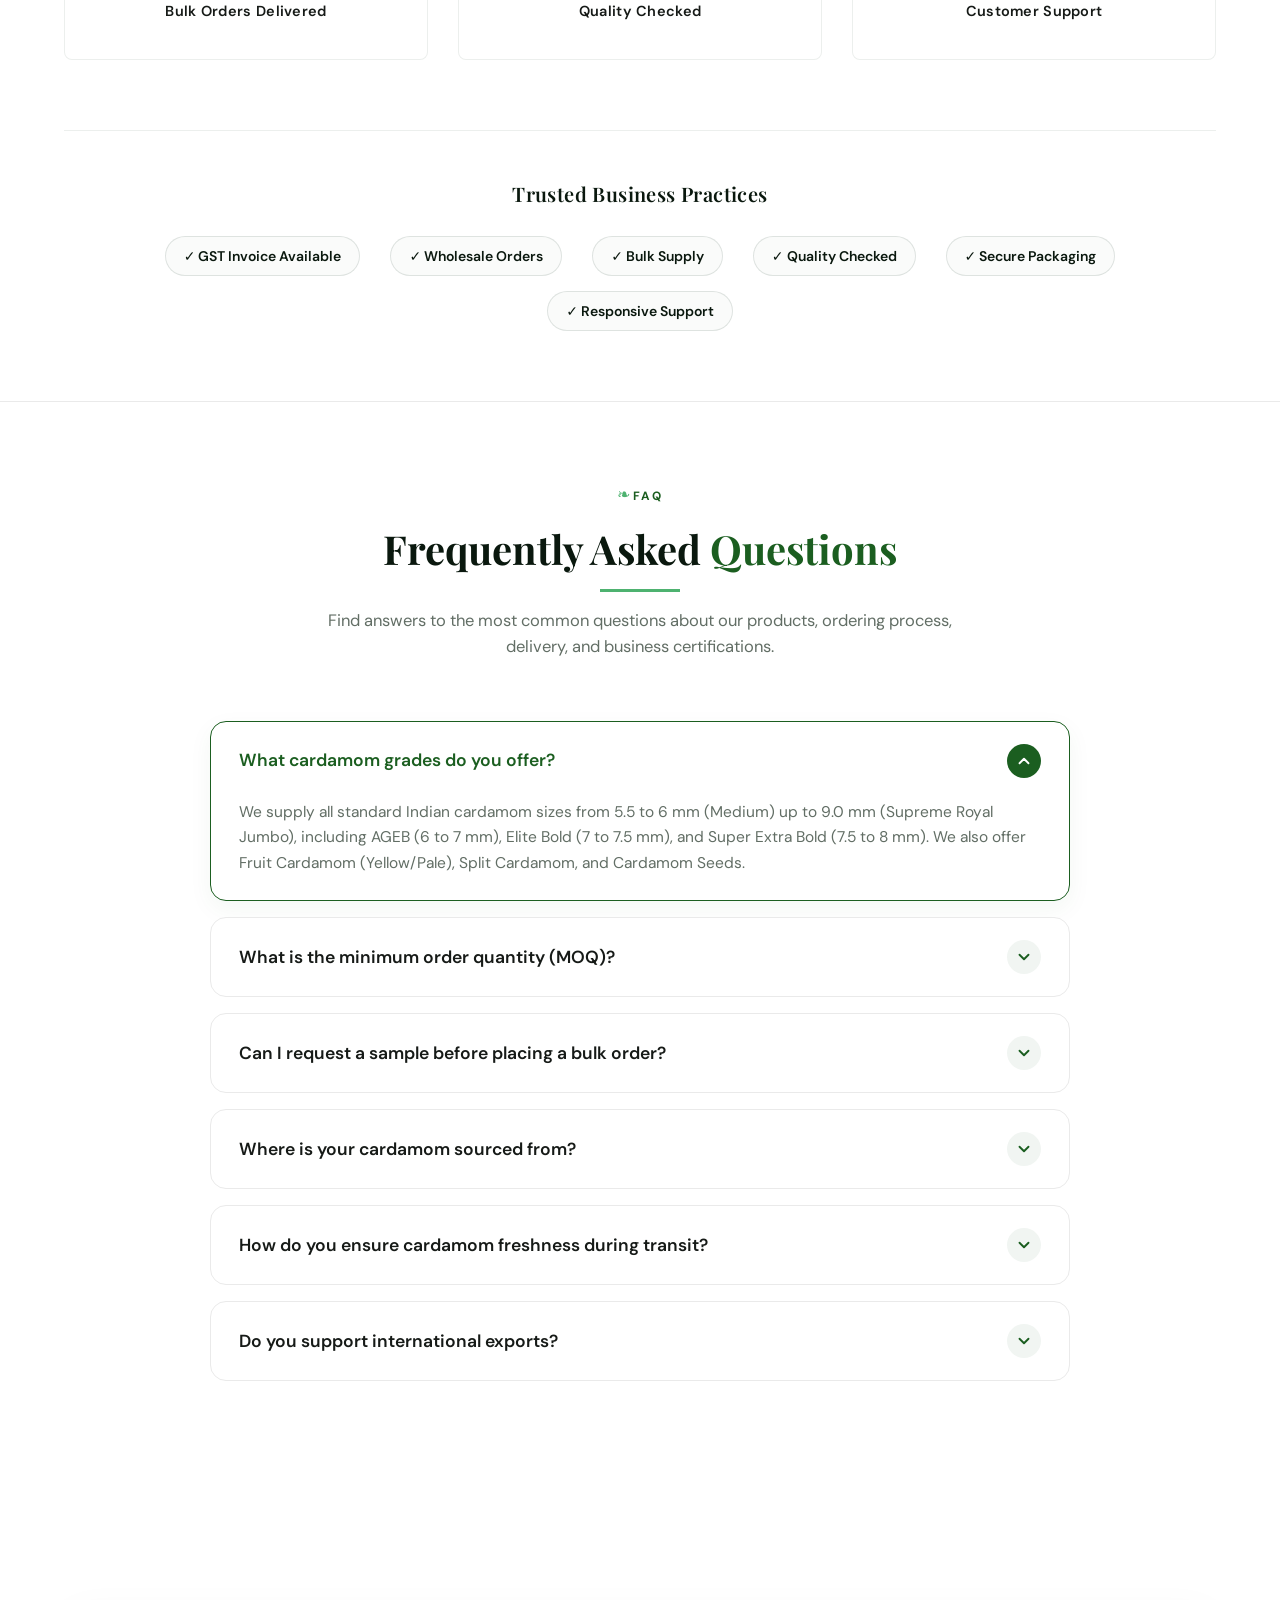
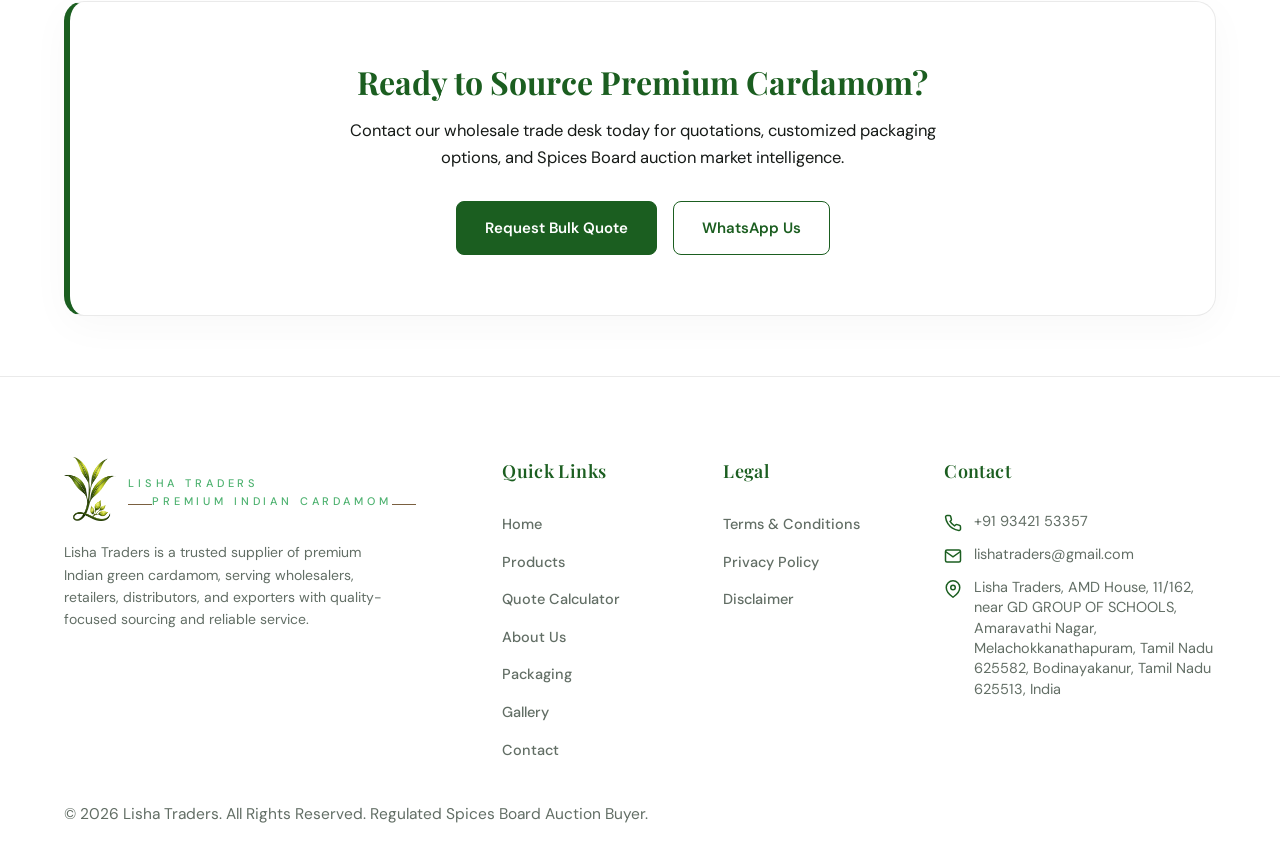
==== commit af229ee7: "SEO Overhaul: Optimize Core Web Vitals image payload, fix multilingual indexing & hreflang, enhance " ====
--- a/about.html
+++ b/about.html
@@ -35,7 +35,7 @@
   <link
     href="https://fonts.googleapis.com/css2?family=Playfair+Display:ital,wght@0,500;0,600;0,700;1,500&family=Cormorant+Garamond:ital,wght@0,400;0,500;0,600;0,700;1,400;1,600&family=DM+Sans:wght@400;500;600;700&family=Mukta:wght@400;500;600;700&family=Pavanam&family=Cinzel+Decorative:wght@700&family=Praise&display=swap"
     rel="stylesheet">
-  <link rel="stylesheet" href="style.css?v=8.8">
+  <link rel="stylesheet" href="style.css?v=8.9">
   <script>
     (function() {
       try {
@@ -56,6 +56,42 @@
       } catch (e) {}
     })();
   </script>
+  <!-- Structured Data JSON-LD -->
+  <script type="application/ld+json">
+  {
+    "@context": "https://schema.org",
+    "@graph": [
+      {
+        "@type": "AboutPage",
+        "@id": "https://lishatraders.github.io/LT/about.html#webpage",
+        "url": "https://lishatraders.github.io/LT/about.html",
+        "name": "About Lisha Traders | Bodinayakanur Cardamom Wholesaler",
+        "description": "Discover Lisha Traders, founded in 2012 by Murugadass B in Bodinayakanur. Backed by 12+ certified Spices Board auction permissions.",
+        "breadcrumb": {
+          "@id": "https://lishatraders.github.io/LT/about.html#breadcrumb"
+        }
+      },
+      {
+        "@type": "BreadcrumbList",
+        "@id": "https://lishatraders.github.io/LT/about.html#breadcrumb",
+        "itemListElement": [
+          {
+            "@type": "ListItem",
+            "position": 1,
+            "name": "Home",
+            "item": "https://lishatraders.github.io/LT/index.html"
+          },
+          {
+            "@type": "ListItem",
+            "position": 2,
+            "name": "About Us",
+            "item": "https://lishatraders.github.io/LT/about.html"
+          }
+        ]
+      }
+    ]
+  }
+  </script>
 </head>
 
 <body>
@@ -120,7 +156,7 @@
         <span>About Us</span>
       </div>
       <div class="eyebrow" data-translate="about_eyebrow">Our Brand Legacy</div>
-      <h1 data-translate="about_title">A Quality You Can Trust, <span>Service You Can Rely On.</span></h1>
+      <h1 data-translate="about_title"><span style="font-size:0.45em; display:block; letter-spacing:1px; text-transform:uppercase; font-family:'DM Sans', sans-serif; font-weight:700; color:var(--gold); margin-bottom:6px;">Bodinayakanur Cardamom Wholesale Supplier</span>A Quality You Can Trust, <span>Service You Can Rely On.</span></h1>
       <p>
         Direct auction sourcing, 12+ Spices Board auction permissions, and over a decade of dedication to wholesale excellence from Bodinayakanur, Tamil Nadu.
       </p>
@@ -576,7 +612,7 @@
     </div>
   </footer>
 
-  <script src="app.js?v=8.8"></script>
+  <script src="app.js?v=8.9"></script>
 </body>
 
 </html>
